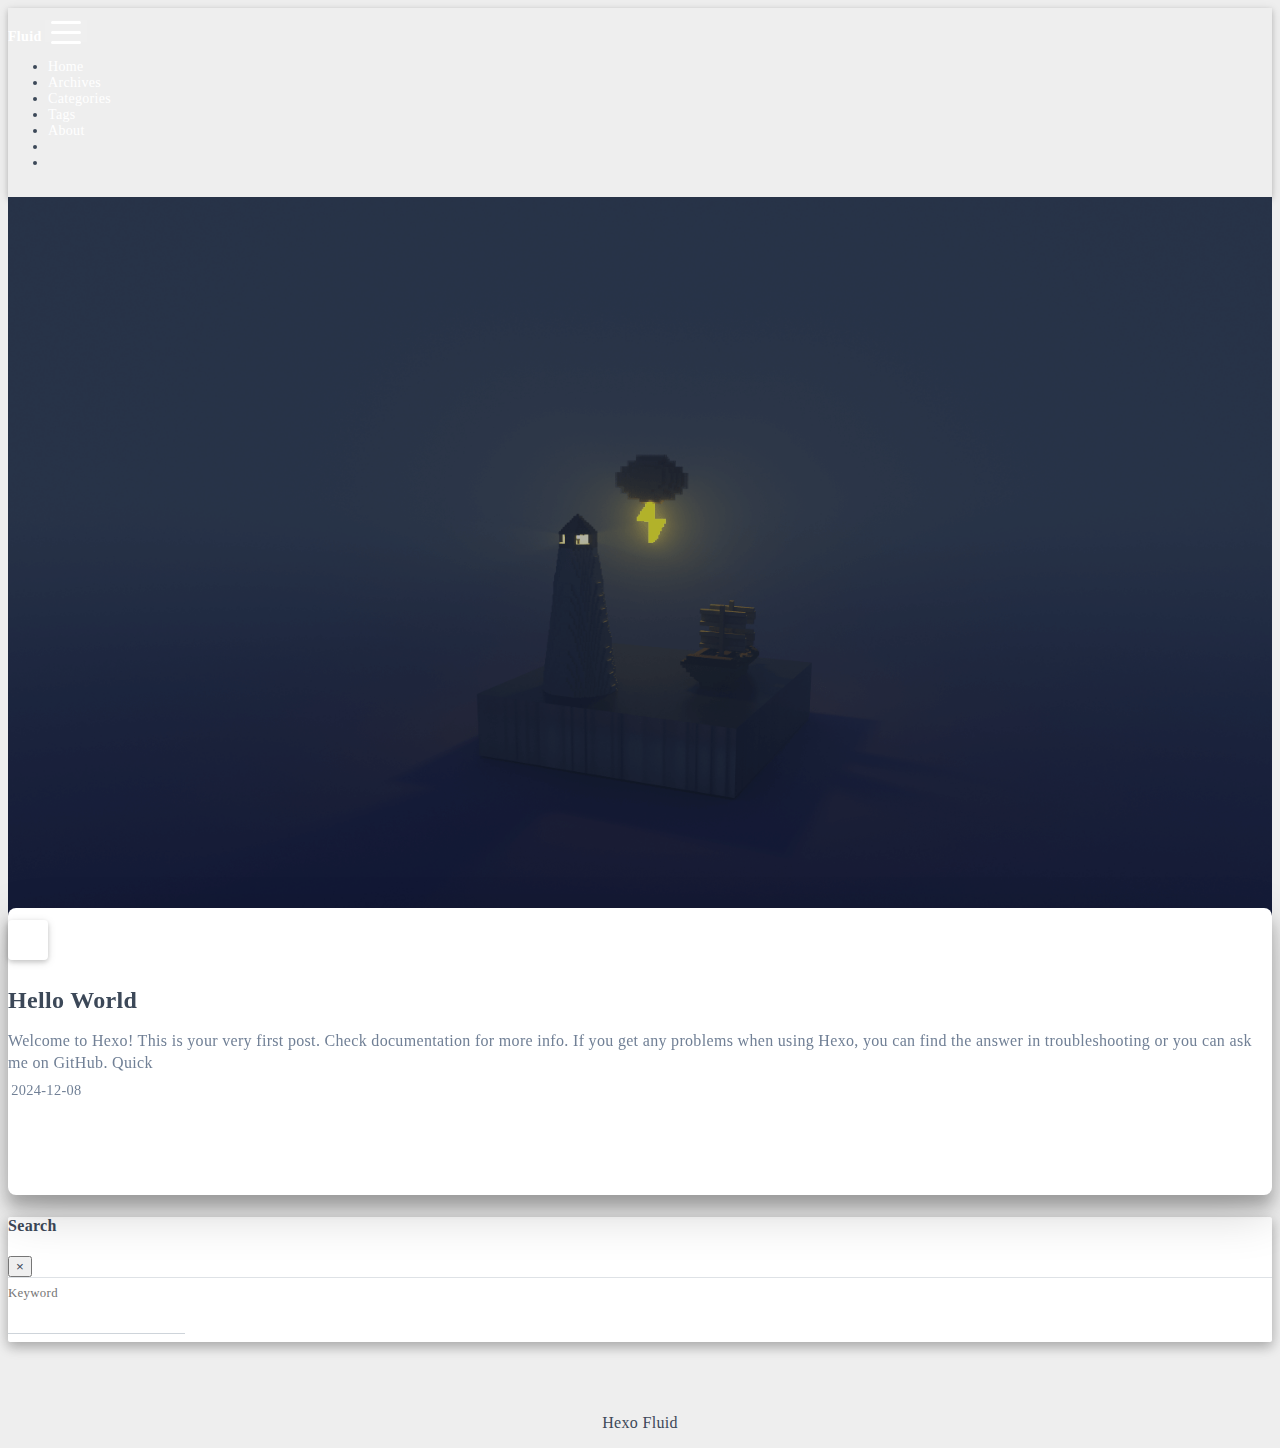
==== index.html @ 9b86484d "Site updated: 2024-12-08 21:12:47" ====
<!DOCTYPE html>
<html lang="en" data-default-color-scheme=auto>



<head>
  <meta charset="UTF-8">

  <link rel="apple-touch-icon" sizes="76x76" href="/img/fluid.png">
  <link rel="icon" href="/img/fluid.png">
  

  <meta name="viewport" content="width=device-width, initial-scale=1.0, maximum-scale=5.0, shrink-to-fit=no">
  <meta http-equiv="x-ua-compatible" content="ie=edge">
  
  <meta name="theme-color" content="#2f4154">
  <meta name="author" content="Aroma">
  <meta name="keywords" content="">
  
    <meta property="og:type" content="website">
<meta property="og:title" content="Blog test">
<meta property="og:url" content="http://example.com/">
<meta property="og:site_name" content="Blog test">
<meta property="og:locale" content="en_US">
<meta property="article:author" content="Aroma">
<meta name="twitter:card" content="summary_large_image">
  
  
  
  <title>Blog test</title>

  <link  rel="stylesheet" href="https://lib.baomitu.com/twitter-bootstrap/4.6.1/css/bootstrap.min.css" />





<!-- 主题依赖的图标库，不要自行修改 -->
<!-- Do not modify the link that theme dependent icons -->

<link rel="stylesheet" href="//at.alicdn.com/t/c/font_1749284_5i9bdhy70f8.css">



<link rel="stylesheet" href="//at.alicdn.com/t/c/font_1736178_k526ubmyhba.css">


<link  rel="stylesheet" href="/css/main.css" />


  <link id="highlight-css" rel="stylesheet" href="/css/highlight.css" />
  
    <link id="highlight-css-dark" rel="stylesheet" href="/css/highlight-dark.css" />
  




  <script id="fluid-configs">
    var Fluid = window.Fluid || {};
    Fluid.ctx = Object.assign({}, Fluid.ctx)
    var CONFIG = {"hostname":"example.com","root":"/","version":"1.9.8","typing":{"enable":true,"typeSpeed":70,"cursorChar":"𝅘𝅥𝅮","loop":false,"scope":[]},"anchorjs":{"enable":true,"element":"h1,h2,h3,h4,h5,h6","placement":"left","visible":"hover","icon":""},"progressbar":{"enable":true,"height_px":3,"color":"#29d","options":{"showSpinner":false,"trickleSpeed":100}},"code_language":{"enable":true,"default":"TEXT"},"copy_btn":true,"image_caption":{"enable":true},"image_zoom":{"enable":true,"img_url_replace":["",""]},"toc":{"enable":true,"placement":"right","headingSelector":"h1,h2,h3,h4,h5,h6","collapseDepth":0},"lazyload":{"enable":true,"loading_img":"/img/loading.gif","onlypost":false,"offset_factor":2},"web_analytics":{"enable":false,"follow_dnt":true,"baidu":null,"google":{"measurement_id":null},"tencent":{"sid":null,"cid":null},"leancloud":{"app_id":null,"app_key":null,"server_url":null,"path":"window.location.pathname","ignore_local":false},"umami":{"src":null,"website_id":null,"domains":null,"start_time":"2024-01-01T00:00:00.000Z","token":null,"api_server":null}},"search_path":"/local-search.xml","include_content_in_search":true};

    if (CONFIG.web_analytics.follow_dnt) {
      var dntVal = navigator.doNotTrack || window.doNotTrack || navigator.msDoNotTrack;
      Fluid.ctx.dnt = dntVal && (dntVal.startsWith('1') || dntVal.startsWith('yes') || dntVal.startsWith('on'));
    }
  </script>
  <script  src="/js/utils.js" ></script>
  <script  src="/js/color-schema.js" ></script>
  


  
<meta name="generator" content="Hexo 7.3.0"></head>


<body>
  

  <header>
    

<div class="header-inner" style="height: 100vh;">
  <nav id="navbar" class="navbar fixed-top  navbar-expand-lg navbar-dark scrolling-navbar">
  <div class="container">
    <a class="navbar-brand" href="/">
      <strong>Fluid</strong>
    </a>

    <button id="navbar-toggler-btn" class="navbar-toggler" type="button" data-toggle="collapse"
            data-target="#navbarSupportedContent"
            aria-controls="navbarSupportedContent" aria-expanded="false" aria-label="Toggle navigation">
      <div class="animated-icon"><span></span><span></span><span></span></div>
    </button>

    <!-- Collapsible content -->
    <div class="collapse navbar-collapse" id="navbarSupportedContent">
      <ul class="navbar-nav ml-auto text-center">
        
          
          
          
          
            <li class="nav-item">
              <a class="nav-link" href="/" target="_self">
                <i class="iconfont icon-home-fill"></i>
                <span>Home</span>
              </a>
            </li>
          
        
          
          
          
          
            <li class="nav-item">
              <a class="nav-link" href="/archives/" target="_self">
                <i class="iconfont icon-archive-fill"></i>
                <span>Archives</span>
              </a>
            </li>
          
        
          
          
          
          
            <li class="nav-item">
              <a class="nav-link" href="/categories/" target="_self">
                <i class="iconfont icon-category-fill"></i>
                <span>Categories</span>
              </a>
            </li>
          
        
          
          
          
          
            <li class="nav-item">
              <a class="nav-link" href="/tags/" target="_self">
                <i class="iconfont icon-tags-fill"></i>
                <span>Tags</span>
              </a>
            </li>
          
        
          
          
          
          
            <li class="nav-item">
              <a class="nav-link" href="/about/" target="_self">
                <i class="iconfont icon-user-fill"></i>
                <span>About</span>
              </a>
            </li>
          
        
        
          <li class="nav-item" id="search-btn">
            <a class="nav-link" target="_self" href="javascript:;" data-toggle="modal" data-target="#modalSearch" aria-label="Search">
              <i class="iconfont icon-search"></i>
            </a>
          </li>
          
        
        
          <li class="nav-item" id="color-toggle-btn">
            <a class="nav-link" target="_self" href="javascript:;" aria-label="Color Toggle">
              <i class="iconfont icon-dark" id="color-toggle-icon"></i>
            </a>
          </li>
        
      </ul>
    </div>
  </div>
</nav>

  

<div id="banner" class="banner" parallax=true
     style="background: url('/img/default.png') no-repeat center center; background-size: cover;">
  <div class="full-bg-img">
    <div class="mask flex-center" style="background-color: rgba(0, 0, 0, 0.3)">
      <div class="banner-text text-center fade-in-up">
        <div class="h2">
          
            <span id="subtitle" data-typed-text="An elegant Material-Design theme for Hexo"></span>
          
        </div>

        
      </div>

      
        <div class="scroll-down-bar">
          <i class="iconfont icon-arrowdown"></i>
        </div>
      
    </div>
  </div>
</div>

</div>

  </header>

  <main>
    
      <div class="container nopadding-x-md">
        <div id="board"
          style="margin-top: 0">
          
          <div class="container">
            <div class="row">
              <div class="col-12 col-md-10 m-auto">
                


  <div class="row mx-auto index-card">
    
    
    <article class="col-12 col-md-12 mx-auto index-info">
      <h2 class="index-header">
        
        <a href="/2024-12-08/hello-world/" target="_self">
          Hello World
        </a>
      </h2>

      
      <a class="index-excerpt index-excerpt__noimg" href="/2024-12-08/hello-world/" target="_self">
        <div>
          Welcome to Hexo! This is your very first post. Check documentation for more info. If you get any problems when using Hexo, you can find the answer in troubleshooting or you can ask me on GitHub. Quick
        </div>
      </a>

      <div class="index-btm post-metas">
        
          <div class="post-meta mr-3">
            <i class="iconfont icon-date"></i>
            <time datetime="2024-12-08 20:14" pubdate>
              2024-12-08
            </time>
          </div>
        
        
        
      </div>
    </article>
  </div>





              </div>
            </div>
          </div>
        </div>
      </div>
    

    
      <a id="scroll-top-button" aria-label="TOP" href="#" role="button">
        <i class="iconfont icon-arrowup" aria-hidden="true"></i>
      </a>
    

    
      <div class="modal fade" id="modalSearch" tabindex="-1" role="dialog" aria-labelledby="ModalLabel"
     aria-hidden="true">
  <div class="modal-dialog modal-dialog-scrollable modal-lg" role="document">
    <div class="modal-content">
      <div class="modal-header text-center">
        <h4 class="modal-title w-100 font-weight-bold">Search</h4>
        <button type="button" id="local-search-close" class="close" data-dismiss="modal" aria-label="Close">
          <span aria-hidden="true">&times;</span>
        </button>
      </div>
      <div class="modal-body mx-3">
        <div class="md-form mb-5">
          <input type="text" id="local-search-input" class="form-control validate">
          <label data-error="x" data-success="v" for="local-search-input">Keyword</label>
        </div>
        <div class="list-group" id="local-search-result"></div>
      </div>
    </div>
  </div>
</div>

    

    
  </main>

  <footer>
    <div class="footer-inner">
  
    <div class="footer-content">
       <a href="https://hexo.io" target="_blank" rel="nofollow noopener"><span>Hexo</span></a> <i class="iconfont icon-love"></i> <a href="https://github.com/fluid-dev/hexo-theme-fluid" target="_blank" rel="nofollow noopener"><span>Fluid</span></a> 
    </div>
  
  
  
</div>

  </footer>

  <!-- Scripts -->
  
  <script  src="https://lib.baomitu.com/nprogress/0.2.0/nprogress.min.js" ></script>
  <link  rel="stylesheet" href="https://lib.baomitu.com/nprogress/0.2.0/nprogress.min.css" />

  <script>
    NProgress.configure({"showSpinner":false,"trickleSpeed":100})
    NProgress.start()
    window.addEventListener('load', function() {
      NProgress.done();
    })
  </script>


<script  src="https://lib.baomitu.com/jquery/3.6.4/jquery.min.js" ></script>
<script  src="https://lib.baomitu.com/twitter-bootstrap/4.6.1/js/bootstrap.min.js" ></script>
<script  src="/js/events.js" ></script>
<script  src="/js/plugins.js" ></script>


  <script  src="https://lib.baomitu.com/typed.js/2.0.12/typed.min.js" ></script>
  <script>
    (function (window, document) {
      var typing = Fluid.plugins.typing;
      var subtitle = document.getElementById('subtitle');
      if (!subtitle || !typing) {
        return;
      }
      var text = subtitle.getAttribute('data-typed-text');
      
        typing(text);
      
    })(window, document);
  </script>




  
    <script  src="/js/img-lazyload.js" ></script>
  




  <script  src="/js/local-search.js" ></script>





<!-- 主题的启动项，将它保持在最底部 -->
<!-- the boot of the theme, keep it at the bottom -->
<script  src="/js/boot.js" ></script>


  

  <noscript>
    <div class="noscript-warning">Blog works best with JavaScript enabled</div>
  </noscript>
</body>
</html>
---- css/main.css ----
.anchorjs-link {
  text-decoration: none !important;
  transition: opacity 0.2s ease-in-out;
}
.markdown-body h1:hover > .anchorjs-link,
h2:hover > .anchorjs-link,
h3:hover > .anchorjs-link,
h4:hover > .anchorjs-link,
h5:hover > .anchorjs-link,
h6:hover > .anchorjs-link {
  opacity: 1;
}
.banner {
  height: 100%;
  position: relative;
  overflow: hidden;
  cursor: default;
}
.banner .mask {
  position: absolute;
  width: 100%;
  height: 100%;
  background-color: rgba(0,0,0,0.3);
}
.banner[parallax="true"] {
  will-change: transform;
  -webkit-transform-style: preserve-3d;
  -webkit-backface-visibility: hidden;
  transition: transform 0.05s ease-out;
}
@media (max-width: 100vh) {
  .header-inner {
    max-height: 100vw;
  }
  #board {
    margin-top: -1rem !important;
  }
}
@media (max-width: 79.99vh) {
  .scroll-down-bar {
    display: none;
  }
}
#board {
  position: relative;
  margin-top: -2rem;
  padding: 3rem 0;
  background-color: var(--board-bg-color);
  transition: background-color 0.2s ease-in-out;
  border-radius: 0.5rem;
  z-index: 3;
  -webkit-box-shadow: 0 12px 15px 0 rgba(0,0,0,0.24), 0 17px 50px 0 rgba(0,0,0,0.19);
  box-shadow: 0 12px 15px 0 rgba(0,0,0,0.24), 0 17px 50px 0 rgba(0,0,0,0.19);
}
.code-widget {
  display: inline-block;
  background-color: transparent;
  font-size: 0.75rem;
  line-height: 1;
  font-weight: bold;
  padding: 0.3rem 0.1rem 0.1rem 0.1rem;
  position: absolute;
  right: 0.45rem;
  top: 0.15rem;
  z-index: 1;
}
.code-widget-light {
  color: #999;
}
.code-widget-dark {
  color: #bababa;
}
.copy-btn {
  cursor: pointer;
  user-select: none;
  -webkit-appearance: none;
  outline: none;
}
.copy-btn > i {
  font-size: 0.75rem !important;
  font-weight: 400;
  margin-right: 0.15rem;
  opacity: 0;
  transition: opacity 0.2s ease-in-out;
}
.markdown-body pre:hover > .copy-btn > i {
  opacity: 0.9;
}
.markdown-body pre:hover > .copy-btn,
.markdown-body pre:not(:hover) > .copy-btn {
  outline: none;
}
.license-box {
  background-color: rgba(27,31,35,0.05);
  transition: background-color 0.2s ease-in-out;
  border-radius: 4px;
  font-size: 0.9rem;
  overflow: hidden;
  padding: 1.25rem;
  position: relative;
  z-index: 1;
}
.license-box .license-icon {
  position: absolute;
  top: 50%;
  left: 100%;
}
.license-box .license-icon::after {
  content: "\e8e4";
  font-size: 12.5rem;
  line-height: 1;
  opacity: 0.1;
  position: relative;
  left: -0.85em;
  bottom: 0.5em;
  z-index: -1;
}
.license-box .license-title {
  margin-bottom: 1rem;
}
.license-box .license-title div:nth-child(1) {
  line-height: 1.2;
  margin-bottom: 0.25rem;
}
.license-box .license-title div:nth-child(2) {
  color: var(--sec-text-color);
  font-size: 0.8rem;
}
.license-box .license-meta {
  align-items: center;
  display: flex;
  flex-wrap: wrap;
  justify-content: flex-start;
}
.license-box .license-meta .license-meta-item {
  align-items: center;
  justify-content: center;
  margin-right: 1.5rem;
}
.license-box .license-meta .license-meta-item div:nth-child(1) {
  color: var(--sec-text-color);
  font-size: 0.8rem;
  font-weight: normal;
}
.license-box .license-meta .license-meta-item i.iconfont {
  font-size: 1rem;
}
@media (max-width: 575px) and (min-width: 425px) {
  .license-box .license-meta .license-meta-item {
    display: flex;
    justify-content: flex-start;
    flex-wrap: wrap;
    font-size: 0.8rem;
    flex: 0 0 50%;
    max-width: 50%;
    margin-right: 0;
  }
  .license-box .license-meta .license-meta-item div:nth-child(1) {
    margin-right: 0.5rem;
  }
  .license-box .license-meta .license-meta-date {
    order: -1;
  }
}
@media (max-width: 424px) {
  .license-box::after {
    top: -65px;
  }
  .license-box .license-meta {
    flex-direction: column;
    align-items: flex-start;
  }
  .license-box .license-meta .license-meta-item {
    display: flex;
    flex-wrap: wrap;
    font-size: 0.8rem;
  }
  .license-box .license-meta .license-meta-item div:nth-child(1) {
    margin-right: 0.5rem;
  }
}
.footer-inner {
  padding: 3rem 0 1rem 0;
  text-align: center;
}
.footer-inner > div:not(:first-child) {
  margin: 0.25rem 0;
  font-size: 0.85rem;
}
.footer-inner .statistics {
  display: flex;
  flex-direction: row;
  justify-content: center;
}
.footer-inner .statistics > span {
  flex: 1;
  margin: 0 0.25rem;
}
.footer-inner .statistics > *:nth-last-child(2):first-child {
  text-align: right;
}
.footer-inner .statistics > *:nth-last-child(2):first-child ~ * {
  text-align: left;
}
.footer-inner .beian {
  display: flex;
  flex-direction: row;
  justify-content: center;
}
.footer-inner .beian > * {
  margin: 0 0.25rem;
}
.footer-inner .beian-police {
  position: relative;
  overflow: hidden;
  display: inline-flex;
  align-items: center;
  justify-content: left;
}
.footer-inner .beian-police img {
  margin-right: 3px;
  width: 1rem;
  height: 1rem;
  margin-bottom: 0.1rem;
}
@media (max-width: 424px) {
  .footer-inner .statistics {
    flex-direction: column;
  }
  .footer-inner .statistics > *:nth-last-child(2):first-child {
    text-align: center;
  }
  .footer-inner .statistics > *:nth-last-child(2):first-child ~ * {
    text-align: center;
  }
  .footer-inner .beian {
    flex-direction: column;
  }
  .footer-inner .beian .beian-police {
    justify-content: center;
  }
  .footer-inner .beian > *:nth-last-child(2):first-child {
    text-align: center;
  }
  .footer-inner .beian > *:nth-last-child(2):first-child ~ * {
    text-align: center;
  }
}
sup > a::before,
.footnote-text::before {
  display: block;
  content: "";
  margin-top: -5rem;
  height: 5rem;
  width: 1px;
  visibility: hidden;
}
sup > a::before,
.footnote-text::before {
  display: inline-block;
}
.footnote-item::before {
  display: block;
  content: "";
  margin-top: -5rem;
  height: 5rem;
  width: 1px;
  visibility: hidden;
}
.footnote-list ol {
  list-style-type: none;
  counter-reset: sectioncounter;
  padding-left: 0.5rem;
  font-size: 0.95rem;
}
.footnote-list ol li:before {
  font-family: "Helvetica Neue", monospace, "Monaco";
  content: "[" counter(sectioncounter) "]";
  counter-increment: sectioncounter;
}
.footnote-list ol li+li {
  margin-top: 0.5rem;
}
.footnote-text {
  padding-left: 0.5em;
}
.navbar {
  background-color: transparent;
  font-size: 0.875rem;
  box-shadow: 0 2px 5px 0 rgba(0,0,0,0.16), 0 2px 10px 0 rgba(0,0,0,0.12);
  -webkit-box-shadow: 0 2px 5px 0 rgba(0,0,0,0.16), 0 2px 10px 0 rgba(0,0,0,0.12);
}
.navbar .navbar-brand {
  color: var(--navbar-text-color);
}
.navbar .navbar-toggler .animated-icon span {
  background-color: var(--navbar-text-color);
}
.navbar .nav-item .nav-link {
  display: block;
  color: var(--navbar-text-color);
  transition: color 0.2s ease-in-out, background-color 0.2s ease-in-out;
}
.navbar .nav-item .nav-link:hover {
  color: var(--link-hover-color);
}
.navbar .nav-item .nav-link:focus {
  color: var(--navbar-text-color);
}
.navbar .nav-item .nav-link i {
  font-size: 0.875rem;
  line-height: inherit;
}
.navbar .nav-item .nav-link i:only-child {
  margin: 0 0.2rem;
}
.navbar .navbar-toggler {
  border-width: 0;
  outline: 0;
}
.navbar.scrolling-navbar {
  will-change: background, padding;
  -webkit-transition: background 0.5s ease-in-out, padding 0.5s ease-in-out;
  transition: background 0.5s ease-in-out, padding 0.5s ease-in-out;
}
@media (min-width: 600px) {
  .navbar.scrolling-navbar {
    padding-top: 12px;
    padding-bottom: 12px;
  }
  .navbar.scrolling-navbar .navbar-nav > li {
    -webkit-transition-duration: 1s;
    transition-duration: 1s;
  }
}
.navbar.scrolling-navbar.top-nav-collapse {
  padding-top: 5px;
  padding-bottom: 5px;
}
.navbar .dropdown-menu {
  font-size: 0.875rem;
  color: var(--navbar-text-color);
  background-color: rgba(0,0,0,0.3);
  border: none;
  min-width: 8rem;
  -webkit-transition: background 0.5s ease-in-out, padding 0.5s ease-in-out;
  transition: background 0.5s ease-in-out, padding 0.5s ease-in-out;
}
@media (max-width: 991.98px) {
  .navbar .dropdown-menu {
    text-align: center;
  }
}
.navbar .dropdown-item {
  color: var(--navbar-text-color);
}
.navbar .dropdown-item:hover,
.navbar .dropdown-item:focus {
  color: var(--link-hover-color);
  background-color: rgba(0,0,0,0.1);
}
@media (min-width: 992px) {
  .navbar .dropdown:hover > .dropdown-menu {
    display: block;
  }
  .navbar .dropdown > .dropdown-toggle:active {
    pointer-events: none;
  }
  .navbar .dropdown-menu {
    top: 95%;
  }
}
.navbar .animated-icon {
  width: 30px;
  height: 20px;
  position: relative;
  margin: 0;
  -webkit-transform: rotate(0deg);
  -moz-transform: rotate(0deg);
  -o-transform: rotate(0deg);
  transform: rotate(0deg);
  -webkit-transition: 0.5s ease-in-out;
  -moz-transition: 0.5s ease-in-out;
  -o-transition: 0.5s ease-in-out;
  transition: 0.5s ease-in-out;
  cursor: pointer;
}
.navbar .animated-icon span {
  display: block;
  position: absolute;
  height: 3px;
  width: 100%;
  border-radius: 9px;
  opacity: 1;
  left: 0;
  -webkit-transform: rotate(0deg);
  -moz-transform: rotate(0deg);
  -o-transform: rotate(0deg);
  transform: rotate(0deg);
  -webkit-transition: 0.25s ease-in-out;
  -moz-transition: 0.25s ease-in-out;
  -o-transition: 0.25s ease-in-out;
  transition: 0.25s ease-in-out;
  background: #fff;
}
.navbar .animated-icon span:nth-child(1) {
  top: 0;
}
.navbar .animated-icon span:nth-child(2) {
  top: 10px;
}
.navbar .animated-icon span:nth-child(3) {
  top: 20px;
}
.navbar .animated-icon.open span:nth-child(1) {
  top: 11px;
  -webkit-transform: rotate(135deg);
  -moz-transform: rotate(135deg);
  -o-transform: rotate(135deg);
  transform: rotate(135deg);
}
.navbar .animated-icon.open span:nth-child(2) {
  opacity: 0;
  left: -60px;
}
.navbar .animated-icon.open span:nth-child(3) {
  top: 11px;
  -webkit-transform: rotate(-135deg);
  -moz-transform: rotate(-135deg);
  -o-transform: rotate(-135deg);
  transform: rotate(-135deg);
}
@supports (-webkit-backdrop-filter: blur(3px)) or (backdrop-filter: blur(3px)) {
  .navbar .dropdown-collapse,
  .top-nav-collapse,
  .navbar-col-show {
    background: rgba(47,65,84,0.7);
    -webkit-backdrop-filter: blur(3px);
    backdrop-filter: blur(3px);
  }
}
@supports not ((-webkit-backdrop-filter: blur(3px)) or (backdrop-filter: blur(3px))) {
  .navbar .dropdown-collapse,
  .top-nav-collapse,
  .navbar-col-show {
    background: #2f4154;
  }
}
@media (max-width: 767px) {
  .navbar {
    font-size: 1rem;
    line-height: 2.5rem;
  }
}
.banner-text {
  color: var(--subtitle-color);
  max-width: calc(960px - 6rem);
  width: 80%;
  overflow-wrap: break-word;
}
.banner-text .typed-cursor {
  margin: 0 0.2rem;
}
@media (max-width: 767px) {
  #subtitle,
  .typed-cursor {
    font-size: 1.5rem;
  }
}
@media (max-width: 575px) {
  .banner-text {
    font-size: 0.9rem;
  }
  #subtitle,
  .typed-cursor {
    font-size: 1.35rem;
  }
}
.modal-dialog .modal-content {
  background-color: var(--board-bg-color);
  border: 0;
  border-radius: 0.125rem;
  -webkit-box-shadow: 0 5px 11px 0 rgba(0,0,0,0.18), 0 4px 15px 0 rgba(0,0,0,0.15);
  box-shadow: 0 5px 11px 0 rgba(0,0,0,0.18), 0 4px 15px 0 rgba(0,0,0,0.15);
}
.modal-dialog .modal-content .modal-header {
  border-bottom-color: var(--line-color);
  transition: border-bottom-color 0.2s ease-in-out;
}
.close {
  color: var(--text-color);
}
.close:hover {
  color: var(--link-hover-color);
}
.close:focus {
  outline: 0;
}
.modal-dialog .modal-content .modal-header {
  border-top-left-radius: 0.125rem;
  border-top-right-radius: 0.125rem;
  border-bottom: 1px solid #dee2e6;
}
.md-form {
  position: relative;
  margin-top: 1.5rem;
  margin-bottom: 1.5rem;
}
.md-form input[type] {
  -webkit-box-sizing: content-box;
  box-sizing: content-box;
  background-color: transparent;
  border: none;
  border-bottom: 1px solid #ced4da;
  border-radius: 0;
  outline: none;
  -webkit-box-shadow: none;
  box-shadow: none;
  transition: border-color 0.15s ease-in-out, box-shadow 0.15s ease-in-out, -webkit-box-shadow 0.15s ease-in-out;
}
.md-form input[type]:focus:not([readonly]) {
  border-bottom: 1px solid #4285f4;
  -webkit-box-shadow: 0 1px 0 0 #4285f4;
  box-shadow: 0 1px 0 0 #4285f4;
}
.md-form input[type]:focus:not([readonly]) + label {
  color: #4285f4;
}
.md-form input[type].valid,
.md-form input[type]:focus.valid {
  border-bottom: 1px solid #00c851;
  -webkit-box-shadow: 0 1px 0 0 #00c851;
  box-shadow: 0 1px 0 0 #00c851;
}
.md-form input[type].valid + label,
.md-form input[type]:focus.valid + label {
  color: #00c851;
}
.md-form input[type].invalid,
.md-form input[type]:focus.invalid {
  border-bottom: 1px solid #f44336;
  -webkit-box-shadow: 0 1px 0 0 #f44336;
  box-shadow: 0 1px 0 0 #f44336;
}
.md-form input[type].invalid + label,
.md-form input[type]:focus.invalid + label {
  color: #f44336;
}
.md-form input[type].validate {
  margin-bottom: 2.5rem;
}
.md-form input[type].form-control {
  height: auto;
  padding: 0.6rem 0 0.4rem 0;
  margin: 0 0 0.5rem 0;
  color: var(--text-color);
  background-color: transparent;
  border-radius: 0;
}
.md-form label {
  font-size: 0.8rem;
  position: absolute;
  top: -1rem;
  left: 0;
  color: #757575;
  cursor: text;
  transition: color 0.2s ease-out;
}
.modal-open[style] {
  padding-right: 0 !important;
  overflow: auto;
}
.modal-open[style] #navbar[style] {
  padding-right: 1rem !important;
}
#nprogress .bar {
  height: 3px !important;
  background-color: #29d !important;
}
#nprogress .peg {
  box-shadow: 0 0 14px #29d, 0 0 8px #29d !important;
}
@media (max-width: 575px) {
  #nprogress .bar {
    display: none;
  }
}
.noscript-warning {
  background-color: #f55;
  color: #fff;
  font-family: sans-serif;
  font-size: 1rem;
  font-weight: bold;
  position: fixed;
  left: 0;
  bottom: 0;
  text-align: center;
  width: 100%;
  z-index: 99;
}
.pagination {
  margin-top: 3rem;
  justify-content: center;
}
.pagination .space {
  align-self: flex-end;
}
.pagination .page-number,
.pagination .current,
.pagination .extend {
  outline: 0;
  border: 0;
  background-color: transparent;
  font-size: 0.9rem;
  padding: 0.5rem 0.75rem;
  line-height: 1.25;
  border-radius: 0.125rem;
}
.pagination .page-number {
  margin: 0 0.05rem;
}
.pagination .page-number:hover,
.pagination .current {
  transition: background-color 0.2s ease-in-out;
  background-color: var(--link-hover-bg-color);
}
.qr-trigger {
  cursor: pointer;
  position: relative;
}
.qr-trigger:hover .qr-img {
  display: block;
  transition: all 0.3s;
}
.qr-img {
  max-width: 12rem;
  position: absolute;
  right: -5.25rem;
  z-index: 99;
  display: none;
  border-radius: 0.2rem;
  background-color: transparent;
  box-shadow: 0 0 20px -5px rgba(158,158,158,0.2);
}
.scroll-down-bar {
  position: absolute;
  width: 100%;
  height: 6rem;
  text-align: center;
  cursor: pointer;
  bottom: 0;
}
.scroll-down-bar i.iconfont {
  font-size: 2rem;
  font-weight: bold;
  display: inline-block;
  position: relative;
  padding-top: 2rem;
  color: var(--subtitle-color);
  transform: translateZ(0);
  animation: scroll-down 1.5s infinite;
}
#scroll-top-button {
  position: fixed;
  z-index: 99;
  background: var(--board-bg-color);
  transition: background-color 0.2s ease-in-out, bottom 0.3s ease;
  border-radius: 4px;
  min-width: 40px;
  min-height: 40px;
  bottom: -60px;
  outline: none;
  display: flex;
  display: -webkit-flex;
  align-items: center;
  box-shadow: 0 2px 5px 0 rgba(0,0,0,0.16), 0 2px 10px 0 rgba(0,0,0,0.12);
}
#scroll-top-button i {
  font-size: 32px;
  margin: auto;
  color: var(--sec-text-color);
}
#scroll-top-button:hover i,
#scroll-top-button:active i {
  animation-name: scroll-top;
  animation-duration: 1s;
  animation-delay: 0.1s;
  animation-timing-function: ease-in-out;
  animation-iteration-count: infinite;
  animation-fill-mode: forwards;
  animation-direction: alternate;
}
#local-search-result .search-list-title {
  border-left: 3px solid #0d47a1;
}
#local-search-result .search-list-content {
  padding: 0 1.25rem;
}
#local-search-result .search-word {
  color: #ff4500;
}
#toc {
  visibility: hidden;
}
.toc-header {
  margin-bottom: 0.5rem;
  font-weight: bold;
  line-height: 1.2;
}
.toc-header,
.toc-header > i {
  font-size: 1.25rem;
}
.toc-body {
  max-height: 75vh;
  overflow-y: auto;
  overflow: -moz-scrollbars-none;
  -ms-overflow-style: none;
}
.toc-body ol {
  list-style: none;
  padding-inline-start: 1rem;
}
.toc-body::-webkit-scrollbar {
  display: none;
}
.tocbot-list {
  position: relative;
}
.tocbot-list ol {
  list-style: none;
  padding-left: 1rem;
}
.tocbot-list a {
  font-size: 0.95rem;
}
.tocbot-link {
  color: var(--text-color);
}
.tocbot-active-link {
  font-weight: bold;
  color: var(--link-hover-color);
}
.tocbot-is-collapsed {
  max-height: 0;
}
.tocbot-is-collapsible {
  overflow: hidden;
  transition: all 0.3s ease-in-out;
}
.toc-list-item {
  white-space: nowrap;
  overflow: hidden;
  text-overflow: ellipsis;
}
.toc-list-item.is-active-li::before {
  height: 1rem;
  margin: 0.25rem 0;
  visibility: visible;
}
.toc-list-item::before {
  width: 0.15rem;
  height: 0.2rem;
  position: absolute;
  left: 0.25rem;
  content: "";
  border-radius: 2px;
  margin: 0.65rem 0;
  background: var(--link-hover-color);
  visibility: hidden;
  transition: height 0.1s ease-in-out, margin 0.1s ease-in-out, visibility 0.1s ease-in-out;
}
.sidebar {
  position: -webkit-sticky;
  position: sticky;
  top: 2rem;
  padding: 3rem 0;
}
html {
  font-size: 16px;
  letter-spacing: 0.02em;
}
html,
body {
  height: 100%;
  font-family: var(--font-family-sans-serif);
  overflow-wrap: break-word;
}
body {
  transition: color 0.2s ease-in-out, background-color 0.2s ease-in-out;
  background-color: var(--body-bg-color);
  color: var(--text-color);
  -webkit-font-smoothing: antialiased;
  -moz-osx-font-smoothing: grayscale;
}
body a {
  color: var(--text-color);
  text-decoration: none;
  cursor: pointer;
  transition: color 0.2s ease-in-out, background-color 0.2s ease-in-out;
}
body a:hover {
  color: var(--link-hover-color);
  text-decoration: none;
  transition: color 0.2s ease-in-out, background-color 0.2s ease-in-out;
}
code {
  color: inherit;
}
table {
  font-size: inherit;
  color: var(--post-text-color);
}
img[lazyload] {
  object-fit: cover;
}
*[align="left"] {
  text-align: left;
}
*[align="center"] {
  text-align: center;
}
*[align="right"] {
  text-align: right;
}
::-webkit-scrollbar {
  width: 6px;
  height: 6px;
}
::-webkit-scrollbar-thumb {
  background-color: var(--scrollbar-color);
  border-radius: 6px;
}
::-webkit-scrollbar-thumb:hover {
  background-color: var(--scrollbar-hover-color);
}
::-webkit-scrollbar-corner {
  background-color: transparent;
}
label {
  margin-bottom: 0;
}
i.iconfont {
  font-size: 1em;
  line-height: 1;
}
:root {
  --color-mode: "light";
  --body-bg-color: #eee;
  --board-bg-color: #fff;
  --text-color: #3c4858;
  --sec-text-color: #718096;
  --post-text-color: #2c3e50;
  --post-heading-color: #1a202c;
  --post-link-color: #0366d6;
  --link-hover-color: #30a9de;
  --link-hover-bg-color: #f8f9fa;
  --line-color: #eaecef;
  --navbar-bg-color: #2f4154;
  --navbar-text-color: #fff;
  --subtitle-color: #fff;
  --scrollbar-color: #c4c6c9;
  --scrollbar-hover-color: #a6a6a6;
  --button-bg-color: transparent;
  --button-hover-bg-color: #f2f3f5;
  --highlight-bg-color: #f6f6f6;
  --inlinecode-bg-color: rgba(175,184,193,0.2);
  --fold-title-color: #3c4858;
  --fold-border-color: #eaecef;
}
@media (prefers-color-scheme: dark) {
  :root {
    --color-mode: "dark";
  }
  :root:not([data-user-color-scheme]) {
    --body-bg-color: #181c27;
    --board-bg-color: #252d38;
    --text-color: #c4c6c9;
    --sec-text-color: #a7a9ad;
    --post-text-color: #c4c6c9;
    --post-heading-color: #c4c6c9;
    --post-link-color: #1589e9;
    --link-hover-color: #30a9de;
    --link-hover-bg-color: #364151;
    --line-color: #435266;
    --navbar-bg-color: #1f3144;
    --navbar-text-color: #d0d0d0;
    --subtitle-color: #d0d0d0;
    --scrollbar-color: #687582;
    --scrollbar-hover-color: #9da8b3;
    --button-bg-color: transparent;
    --button-hover-bg-color: #46647e;
    --highlight-bg-color: #1a1b26;
    --inlinecode-bg-color: rgba(99,110,123,0.4);
    --fold-title-color: #c4c6c9;
    --fold-border-color: #435266;
  }
  :root:not([data-user-color-scheme]) img {
    -webkit-filter: brightness(0.9);
    filter: brightness(0.9);
    transition: filter 0.2s ease-in-out;
  }
  @supports (-webkit-backdrop-filter: blur(3px)) or (backdrop-filter: blur(3px)) {
    :root:not([data-user-color-scheme]) .navbar .dropdown-collapse,
    :root:not([data-user-color-scheme]) .top-nav-collapse,
    :root:not([data-user-color-scheme]) .navbar-col-show {
      background: rgba(31,49,68,0.7);
      -webkit-backdrop-filter: blur(3px);
      backdrop-filter: blur(3px);
    }
  }
  @supports not ((-webkit-backdrop-filter: blur(3px)) or (backdrop-filter: blur(3px))) {
    :root:not([data-user-color-scheme]) .navbar .dropdown-collapse,
    :root:not([data-user-color-scheme]) .top-nav-collapse,
    :root:not([data-user-color-scheme]) .navbar-col-show {
      background: #1f3144;
    }
  }
  :root:not([data-user-color-scheme]) .license-box {
    background-color: rgba(62,75,94,0.35);
    transition: background-color 0.2s ease-in-out;
  }
  :root:not([data-user-color-scheme]) .gt-comment-admin .gt-comment-content {
    background-color: transparent;
    transition: background-color 0.2s ease-in-out;
  }
}
@media not print {
  [data-user-color-scheme="dark"] {
    --body-bg-color: #181c27;
    --board-bg-color: #252d38;
    --text-color: #c4c6c9;
    --sec-text-color: #a7a9ad;
    --post-text-color: #c4c6c9;
    --post-heading-color: #c4c6c9;
    --post-link-color: #1589e9;
    --link-hover-color: #30a9de;
    --link-hover-bg-color: #364151;
    --line-color: #435266;
    --navbar-bg-color: #1f3144;
    --navbar-text-color: #d0d0d0;
    --subtitle-color: #d0d0d0;
    --scrollbar-color: #687582;
    --scrollbar-hover-color: #9da8b3;
    --button-bg-color: transparent;
    --button-hover-bg-color: #46647e;
    --highlight-bg-color: #1a1b26;
    --inlinecode-bg-color: rgba(99,110,123,0.4);
    --fold-title-color: #c4c6c9;
    --fold-border-color: #435266;
  }
  [data-user-color-scheme="dark"] img {
    -webkit-filter: brightness(0.9);
    filter: brightness(0.9);
    transition: filter 0.2s ease-in-out;
  }
  @supports (-webkit-backdrop-filter: blur(3px)) or (backdrop-filter: blur(3px)) {
    [data-user-color-scheme="dark"] .navbar .dropdown-collapse,
    [data-user-color-scheme="dark"] .top-nav-collapse,
    [data-user-color-scheme="dark"] .navbar-col-show {
      background: rgba(31,49,68,0.7);
      -webkit-backdrop-filter: blur(3px);
      backdrop-filter: blur(3px);
    }
  }
  @supports not ((-webkit-backdrop-filter: blur(3px)) or (backdrop-filter: blur(3px))) {
    [data-user-color-scheme="dark"] .navbar .dropdown-collapse,
    [data-user-color-scheme="dark"] .top-nav-collapse,
    [data-user-color-scheme="dark"] .navbar-col-show {
      background: #1f3144;
    }
  }
  [data-user-color-scheme="dark"] .license-box {
    background-color: rgba(62,75,94,0.35);
    transition: background-color 0.2s ease-in-out;
  }
  [data-user-color-scheme="dark"] .gt-comment-admin .gt-comment-content {
    background-color: transparent;
    transition: background-color 0.2s ease-in-out;
  }
}
@media print {
  :root {
    --color-mode: "light";
  }
}
.fade-in-up {
  -webkit-animation-name: fade-in-up;
  animation-name: fade-in-up;
}
.hidden-mobile {
  display: block;
}
.visible-mobile {
  display: none;
}
@media (max-width: 575px) {
  .hidden-mobile {
    display: none;
  }
  .visible-mobile {
    display: block;
  }
}
.nomargin-x {
  margin-left: 0 !important;
  margin-right: 0 !important;
}
.nopadding-x {
  padding-left: 0 !important;
  padding-right: 0 !important;
}
@media (max-width: 767px) {
  .nopadding-x-md {
    padding-left: 0 !important;
    padding-right: 0 !important;
  }
}
.flex-center {
  display: -webkit-box;
  display: -ms-flexbox;
  display: flex;
  -webkit-box-align: center;
  -ms-flex-align: center;
  align-items: center;
  -webkit-box-pack: center;
  -ms-flex-pack: center;
  justify-content: center;
  height: 100%;
}
.hover-with-bg {
  display: inline-block;
  line-height: 1;
}
.hover-with-bg:hover {
  background-color: var(--link-hover-bg-color);
  transition-duration: 0.2s;
  transition-timing-function: ease-in-out;
  border-radius: 0.2rem;
}
@-moz-keyframes fade-in-up {
  from {
    opacity: 0;
    -webkit-transform: translate3d(0, 100%, 0);
    transform: translate3d(0, 100%, 0);
  }
  to {
    opacity: 1;
    -webkit-transform: translate3d(0, 0, 0);
    transform: translate3d(0, 0, 0);
  }
}
@-webkit-keyframes fade-in-up {
  from {
    opacity: 0;
    -webkit-transform: translate3d(0, 100%, 0);
    transform: translate3d(0, 100%, 0);
  }
  to {
    opacity: 1;
    -webkit-transform: translate3d(0, 0, 0);
    transform: translate3d(0, 0, 0);
  }
}
@-o-keyframes fade-in-up {
  from {
    opacity: 0;
    -webkit-transform: translate3d(0, 100%, 0);
    transform: translate3d(0, 100%, 0);
  }
  to {
    opacity: 1;
    -webkit-transform: translate3d(0, 0, 0);
    transform: translate3d(0, 0, 0);
  }
}
@keyframes fade-in-up {
  from {
    opacity: 0;
    -webkit-transform: translate3d(0, 100%, 0);
    transform: translate3d(0, 100%, 0);
  }
  to {
    opacity: 1;
    -webkit-transform: translate3d(0, 0, 0);
    transform: translate3d(0, 0, 0);
  }
}
@-moz-keyframes scroll-down {
  0% {
    opacity: 0.8;
    top: 0;
  }
  50% {
    opacity: 0.4;
    top: -1em;
  }
  100% {
    opacity: 0.8;
    top: 0;
  }
}
@-webkit-keyframes scroll-down {
  0% {
    opacity: 0.8;
    top: 0;
  }
  50% {
    opacity: 0.4;
    top: -1em;
  }
  100% {
    opacity: 0.8;
    top: 0;
  }
}
@-o-keyframes scroll-down {
  0% {
    opacity: 0.8;
    top: 0;
  }
  50% {
    opacity: 0.4;
    top: -1em;
  }
  100% {
    opacity: 0.8;
    top: 0;
  }
}
@keyframes scroll-down {
  0% {
    opacity: 0.8;
    top: 0;
  }
  50% {
    opacity: 0.4;
    top: -1em;
  }
  100% {
    opacity: 0.8;
    top: 0;
  }
}
@-moz-keyframes scroll-top {
  0% {
    -webkit-transform: translateY(0);
    transform: translateY(0);
  }
  50% {
    -webkit-transform: translateY(-0.35rem);
    transform: translateY(-0.35rem);
  }
  100% {
    -webkit-transform: translateY(0);
    transform: translateY(0);
  }
}
@-webkit-keyframes scroll-top {
  0% {
    -webkit-transform: translateY(0);
    transform: translateY(0);
  }
  50% {
    -webkit-transform: translateY(-0.35rem);
    transform: translateY(-0.35rem);
  }
  100% {
    -webkit-transform: translateY(0);
    transform: translateY(0);
  }
}
@-o-keyframes scroll-top {
  0% {
    -webkit-transform: translateY(0);
    transform: translateY(0);
  }
  50% {
    -webkit-transform: translateY(-0.35rem);
    transform: translateY(-0.35rem);
  }
  100% {
    -webkit-transform: translateY(0);
    transform: translateY(0);
  }
}
@keyframes scroll-top {
  0% {
    -webkit-transform: translateY(0);
    transform: translateY(0);
  }
  50% {
    -webkit-transform: translateY(-0.35rem);
    transform: translateY(-0.35rem);
  }
  100% {
    -webkit-transform: translateY(0);
    transform: translateY(0);
  }
}
@media print {
  header,
  footer,
  .side-col,
  #scroll-top-button,
  .post-prevnext,
  #comments {
    display: none !important;
  }
  .markdown-body a:not([href^='#']):not([href^='javascript:']):not(.print-no-link)::after {
    content: ' (' attr(href) ')';
    font-size: 0.8rem;
    color: var(--post-text-color);
    opacity: 0.8;
  }
  .markdown-body > h1,
  .markdown-body h2 {
    border-bottom-color: transparent !important;
  }
  .markdown-body > h1,
  .markdown-body h2,
  .markdown-body h3,
  .markdown-body h4,
  .markdown-body h5,
  .markdown-body h6 {
    margin-top: 1.25em !important;
    margin-bottom: 0.25em !important;
  }
  .markdown-body [data-anchorjs-icon]::after {
    display: none;
  }
  .markdown-body figure.highlight table,
  .markdown-body figure.highlight tbody,
  .markdown-body figure.highlight tr,
  .markdown-body figure.highlight td.code,
  .markdown-body figure.highlight td.code pre {
    width: 100% !important;
    display: block !important;
  }
  .markdown-body figure.highlight pre > code {
    white-space: pre-wrap;
  }
  .markdown-body figure.highlight .gutter,
  .markdown-body figure.highlight .code-widget {
    display: none !important;
  }
  .post-metas a {
    text-decoration: none;
  }
}
@media not print {
  #seo-header {
    display: none;
  }
}
.index-card {
  margin-bottom: 2.5rem;
}
.index-img img {
  display: block;
  width: 100%;
  height: 10rem;
  object-fit: cover;
  box-shadow: 0 5px 11px 0 rgba(0,0,0,0.18), 0 4px 15px 0 rgba(0,0,0,0.15);
  border-radius: 0.25rem;
  background-color: transparent;
}
.index-info {
  display: flex;
  flex-direction: column;
  justify-content: space-between;
  padding-top: 0.5rem;
  padding-bottom: 0.5rem;
}
.index-header {
  color: var(--text-color);
  font-size: 1.5rem;
  font-weight: bold;
  line-height: 1.4;
  white-space: nowrap;
  overflow: hidden;
  text-overflow: ellipsis;
  margin-bottom: 0.25rem;
}
.index-header .index-pin {
  color: var(--text-color);
  font-size: 1.5rem;
  margin-right: 0.15rem;
}
.index-btm {
  color: var(--sec-text-color);
}
.index-btm a {
  color: var(--sec-text-color);
}
.index-excerpt {
  color: var(--sec-text-color);
  margin: 0.5rem 0;
  height: calc(1.4rem * 3);
  overflow: hidden;
  display: flex;
}
.index-excerpt > div {
  width: 100%;
  line-height: 1.4rem;
  word-break: break-word;
  display: -webkit-box;
  -webkit-box-orient: vertical;
  -webkit-line-clamp: 3;
}
.index-excerpt__noimg {
  height: auto;
  max-height: calc(1.4rem * 3);
}
@media (max-width: 767px) {
  .index-info {
    padding-top: 1.25rem;
  }
  .index-header {
    font-size: 1.25rem;
    white-space: normal;
    overflow: hidden;
    word-break: break-word;
    display: -webkit-box;
    -webkit-box-orient: vertical;
    -webkit-line-clamp: 2;
  }
  .index-header .index-pin {
    font-size: 1.25rem;
  }
  .index-excerpt {
    height: auto;
    max-height: calc(1.4rem * 3);
    margin: 0.25rem 0;
  }
}
#valine.v[data-class=v] .status-bar,
#valine.v[data-class=v] .veditor,
#valine.v[data-class=v] .vinput,
#valine.v[data-class=v] .vbtn,
#valine.v[data-class=v] p,
#valine.v[data-class=v] pre code {
  color: var(--text-color);
}
#valine.v[data-class=v] .vinput::placeholder {
  color: var(--sec-text-color);
}
#valine.v[data-class=v] .vicon {
  fill: var(--text-color);
}
.gt-container .gt-comment-content:hover {
  -webkit-box-shadow: none;
  box-shadow: none;
}
.gt-container .gt-comment-body {
  color: var(--text-color) !important;
  transition: color 0.2s ease-in-out;
}
#remark-km423lmfdslkm34-back {
  z-index: 1030;
}
#remark-km423lmfdslkm34-node {
  z-index: 1031;
}
.markdown-body .highlight pre,
.markdown-body pre {
  padding: 1.45rem 1rem;
}
.markdown-body pre code.hljs {
  padding: 0;
}
.markdown-body pre[class*="language-"] {
  padding-top: 1.45rem;
  padding-bottom: 1.45rem;
  padding-right: 1rem;
  line-height: 1.5;
  margin-bottom: 1rem;
}
.markdown-body .code-wrapper {
  position: relative;
  border-radius: 4px;
  margin-bottom: 1rem;
}
.markdown-body .hljs,
.markdown-body .highlight pre,
.markdown-body .code-wrapper pre,
.markdown-body figure.highlight td.gutter {
  transition: color 0.2s ease-in-out, background-color 0.2s ease-in-out;
  background-color: var(--highlight-bg-color);
}
pre[class*=language-].line-numbers {
  position: initial;
}
figure {
  margin: 1rem 0;
}
figure.highlight {
  position: relative;
}
figure.highlight table {
  border: 0;
  margin: 0;
  width: auto;
  border-radius: 4px;
}
figure.highlight td {
  border: 0;
  padding: 0;
}
figure.highlight tr {
  border: 0;
}
figure.highlight td.code {
  width: 100%;
}
figure.highlight td.gutter {
  display: table-cell;
  position: -webkit-sticky;
  position: sticky;
  left: 0;
  z-index: 1;
}
figure.highlight td.gutter pre {
  text-align: right;
  padding: 0 0.75rem;
  border-radius: initial;
  border-right: 1px solid #999;
}
figure.highlight td.gutter pre span.line {
  color: #999;
}
figure.highlight td.code > pre {
  border-top-left-radius: 0;
  border-bottom-left-radius: 0;
}
.markdown-body {
  font-size: 1rem;
  line-height: 1.6;
  font-family: var(--font-family-sans-serif);
  margin-bottom: 2rem;
  color: var(--post-text-color);
}
.markdown-body > h1,
.markdown-body h2 {
  border-bottom-color: var(--line-color);
}
.markdown-body > h1,
.markdown-body h2,
.markdown-body h3,
.markdown-body h4,
.markdown-body h5,
.markdown-body h6 {
  color: var(--post-heading-color);
  transition: color 0.2s ease-in-out, border-bottom-color 0.2s ease-in-out;
  font-weight: bold;
  margin-bottom: 0.75em;
  margin-top: 2em;
}
.markdown-body > h1::before,
.markdown-body h2::before,
.markdown-body h3::before,
.markdown-body h4::before,
.markdown-body h5::before,
.markdown-body h6::before {
  display: block;
  content: "";
  margin-top: -5rem;
  height: 5rem;
  width: 1px;
  visibility: hidden;
}
.markdown-body > h1:focus,
.markdown-body h2:focus,
.markdown-body h3:focus,
.markdown-body h4:focus,
.markdown-body h5:focus,
.markdown-body h6:focus {
  outline: none;
}
.markdown-body a {
  color: var(--post-link-color);
}
.markdown-body strong {
  font-weight: bold;
}
.markdown-body code {
  tab-size: 4;
  background-color: var(--inlinecode-bg-color);
  transition: background-color 0.2s ease-in-out;
}
.markdown-body table tr {
  background-color: var(--board-bg-color);
  transition: background-color 0.2s ease-in-out;
}
.markdown-body table tr:nth-child(2n) {
  background-color: var(--board-bg-color);
  transition: background-color 0.2s ease-in-out;
}
.markdown-body table th,
.markdown-body table td {
  border-color: var(--line-color);
  transition: border-color 0.2s ease-in-out;
}
.markdown-body pre {
  font-size: 85% !important;
}
.markdown-body pre .mermaid {
  text-align: center;
}
.markdown-body pre .mermaid > svg {
  min-width: 100%;
}
.markdown-body p > img,
.markdown-body p > a > img,
.markdown-body figure > img,
.markdown-body figure > a > img {
  max-width: 90%;
  margin: 1.5rem auto;
  display: block;
  box-shadow: 0 5px 11px 0 rgba(0,0,0,0.18), 0 4px 15px 0 rgba(0,0,0,0.15);
  border-radius: 4px;
  background-color: transparent;
}
.markdown-body blockquote {
  color: var(--sec-text-color);
}
.markdown-body details {
  cursor: pointer;
}
.markdown-body details summary {
  outline: none;
}
hr,
.markdown-body hr {
  background-color: initial;
  border-top: 1px solid var(--line-color);
  transition: border-top-color 0.2s ease-in-out;
}
.markdown-body hr {
  height: 0;
  margin: 2rem 0;
}
.markdown-body figcaption.image-caption {
  font-size: 0.8rem;
  color: var(--post-text-color);
  opacity: 0.65;
  line-height: 1;
  margin: -0.75rem auto 2rem;
  text-align: center;
}
.markdown-body figcaption:not(.image-caption) {
  display: none;
}
.post-content,
post-custom {
  box-sizing: border-box;
  padding-left: 10%;
  padding-right: 10%;
}
@media (max-width: 767px) {
  .post-content,
  post-custom {
    padding-left: 2rem;
    padding-right: 2rem;
  }
  .page-content,
  .post-content {
    overflow: hidden;
  }
}
@media (max-width: 424px) {
  .post-content,
  post-custom {
    padding-left: 1rem;
    padding-right: 1rem;
  }
  .page-content,
  .post-content {
    overflow: hidden;
  }
  .anchorjs-link-left {
    opacity: 0 !important;
  }
}
.page-content strong,
.post-content strong {
  font-weight: bold;
}
.page-content > *:nth-child(2),
.post-content > *:nth-child(2) {
  margin-top: 0;
}
.page-content img,
.post-content img {
  object-fit: cover;
  max-width: 100%;
}
.post-metas {
  display: flex;
  flex-wrap: wrap;
  font-size: 0.9rem;
}
.post-meta > *:not(.hover-with-bg) {
  margin-right: 0.2rem;
}
.post-prevnext {
  display: flex;
  flex-wrap: wrap;
  justify-content: space-between;
  font-size: 0.9rem;
  margin-left: -0.35rem;
  margin-right: -0.35rem;
}
.post-prevnext .post-prev,
.post-prevnext .post-next {
  display: flex;
  padding-left: 0;
  padding-right: 0;
}
.post-prevnext .post-prev i,
.post-prevnext .post-next i {
  font-size: 1.5rem;
}
.post-prevnext .post-prev a,
.post-prevnext .post-next a {
  display: flex;
  align-items: center;
}
.post-prevnext .post-prev .hidden-mobile,
.post-prevnext .post-next .hidden-mobile {
  display: -webkit-box;
  -webkit-box-orient: vertical;
  -webkit-line-clamp: 2;
  text-overflow: ellipsis;
  overflow: hidden;
}
@media (max-width: 575px) {
  .post-prevnext .post-prev .hidden-mobile,
  .post-prevnext .post-next .hidden-mobile {
    display: none;
  }
}
.post-prevnext .post-prev:hover i,
.post-prevnext .post-prev:active i,
.post-prevnext .post-next:hover i,
.post-prevnext .post-next:active i {
  -webkit-animation-duration: 1s;
  animation-duration: 1s;
  -webkit-animation-delay: 0.1s;
  animation-delay: 0.1s;
  -webkit-animation-timing-function: ease-in-out;
  animation-timing-function: ease-in-out;
  -webkit-animation-iteration-count: infinite;
  animation-iteration-count: infinite;
  -webkit-animation-fill-mode: forwards;
  animation-fill-mode: forwards;
  -webkit-animation-direction: alternate;
  animation-direction: alternate;
}
.post-prevnext .post-prev:hover i,
.post-prevnext .post-prev:active i {
  -webkit-animation-name: post-prev-anim;
  animation-name: post-prev-anim;
}
.post-prevnext .post-next:hover i,
.post-prevnext .post-next:active i {
  -webkit-animation-name: post-next-anim;
  animation-name: post-next-anim;
}
.post-prevnext .post-next {
  justify-content: flex-end;
}
.post-prevnext .fa-chevron-left {
  margin-right: 0.5rem;
}
.post-prevnext .fa-chevron-right {
  margin-left: 0.5rem;
}
#seo-header {
  color: var(--post-heading-color);
  font-weight: bold;
  margin-top: 0.5em;
  margin-bottom: 0.75em;
  border-bottom-color: var(--line-color);
  border-bottom-style: solid;
  border-bottom-width: 2px;
  line-height: 1.5;
}
.custom,
#comments {
  margin-top: 2rem;
}
#comments noscript {
  display: block;
  text-align: center;
  padding: 2rem 0;
}
.visitors {
  font-size: 0.8em;
  padding: 0.45rem;
  float: right;
}
a.fancybox:hover {
  text-decoration: none;
}
mjx-container,
.mjx-container {
  overflow-x: auto;
  overflow-y: hidden !important;
  padding: 0.5em 0;
}
mjx-container:focus,
.mjx-container:focus,
mjx-container svg:focus,
.mjx-container svg:focus {
  outline: none;
}
.mjx-char {
  line-height: 1;
}
.katex-block {
  overflow-x: auto;
}
.katex,
.mjx-mrow {
  white-space: pre-wrap !important;
}
.footnote-ref [class*=hint--][aria-label]:after {
  max-width: 12rem;
  white-space: nowrap;
  overflow: hidden;
  text-overflow: ellipsis;
}
@-moz-keyframes post-prev-anim {
  0% {
    -webkit-transform: translateX(0);
    transform: translateX(0);
  }
  50% {
    -webkit-transform: translateX(-0.35rem);
    transform: translateX(-0.35rem);
  }
  100% {
    -webkit-transform: translateX(0);
    transform: translateX(0);
  }
}
@-webkit-keyframes post-prev-anim {
  0% {
    -webkit-transform: translateX(0);
    transform: translateX(0);
  }
  50% {
    -webkit-transform: translateX(-0.35rem);
    transform: translateX(-0.35rem);
  }
  100% {
    -webkit-transform: translateX(0);
    transform: translateX(0);
  }
}
@-o-keyframes post-prev-anim {
  0% {
    -webkit-transform: translateX(0);
    transform: translateX(0);
  }
  50% {
    -webkit-transform: translateX(-0.35rem);
    transform: translateX(-0.35rem);
  }
  100% {
    -webkit-transform: translateX(0);
    transform: translateX(0);
  }
}
@keyframes post-prev-anim {
  0% {
    -webkit-transform: translateX(0);
    transform: translateX(0);
  }
  50% {
    -webkit-transform: translateX(-0.35rem);
    transform: translateX(-0.35rem);
  }
  100% {
    -webkit-transform: translateX(0);
    transform: translateX(0);
  }
}
@-moz-keyframes post-next-anim {
  0% {
    -webkit-transform: translateX(0);
    transform: translateX(0);
  }
  50% {
    -webkit-transform: translateX(0.35rem);
    transform: translateX(0.35rem);
  }
  100% {
    -webkit-transform: translateX(0);
    transform: translateX(0);
  }
}
@-webkit-keyframes post-next-anim {
  0% {
    -webkit-transform: translateX(0);
    transform: translateX(0);
  }
  50% {
    -webkit-transform: translateX(0.35rem);
    transform: translateX(0.35rem);
  }
  100% {
    -webkit-transform: translateX(0);
    transform: translateX(0);
  }
}
@-o-keyframes post-next-anim {
  0% {
    -webkit-transform: translateX(0);
    transform: translateX(0);
  }
  50% {
    -webkit-transform: translateX(0.35rem);
    transform: translateX(0.35rem);
  }
  100% {
    -webkit-transform: translateX(0);
    transform: translateX(0);
  }
}
@keyframes post-next-anim {
  0% {
    -webkit-transform: translateX(0);
    transform: translateX(0);
  }
  50% {
    -webkit-transform: translateX(0.35rem);
    transform: translateX(0.35rem);
  }
  100% {
    -webkit-transform: translateX(0);
    transform: translateX(0);
  }
}
.fold {
  margin: 1rem 0;
  border: 0.5px solid var(--fold-border-color);
  position: relative;
  clear: both;
  border-radius: 0.125rem;
}
.fold .fold-title {
  color: var(--fold-title-color);
  padding: 0.5rem 0.75rem;
  font-size: 0.9rem;
  font-weight: bold;
  border-radius: 0.125rem;
}
.fold .fold-title:not(.collapsed) > .fold-arrow {
  transform: rotate(90deg);
  transform-origin: center center;
}
.fold .fold-title .fold-arrow {
  display: inline-block;
  margin-right: 0.35rem;
  transition: transform 0.3s ease-out;
}
.fold .fold-content {
  padding: 1rem 1rem;
}
.fold .fold-content > *:last-child {
  margin-bottom: 0;
}
.fold-default,
.fold-secondary {
  background-color: rgba(187,187,187,0.25);
}
.fold-primary {
  background-color: rgba(183,160,224,0.25);
}
.fold-info {
  background-color: rgba(160,197,228,0.25);
}
.fold-success {
  background-color: rgba(174,220,174,0.25);
}
.fold-warning {
  background-color: rgba(248,214,166,0.25);
}
.fold-danger {
  background-color: rgba(236,169,167,0.25);
}
.fold-light {
  background-color: rgba(254,254,254,0.25);
}
.note {
  padding: 0.75rem;
  border-left: 0.35rem solid;
  border-radius: 0.25rem;
  margin: 1.5rem 0;
  color: var(--text-color);
  transition: color 0.2s ease-in-out;
  font-size: 0.9rem;
}
.note a {
  color: var(--text-color);
  transition: color 0.2s ease-in-out;
}
.note *:last-child {
  margin-bottom: 0;
}
.note-default,
.note-secondary {
  background-color: rgba(187,187,187,0.25);
  border-color: #777;
}
.note-primary {
  background-color: rgba(183,160,224,0.25);
  border-color: #6f42c1;
}
.note-success {
  background-color: rgba(174,220,174,0.25);
  border-color: #5cb85c;
}
.note-danger {
  background-color: rgba(236,169,167,0.25);
  border-color: #d9534f;
}
.note-warning {
  background-color: rgba(248,214,166,0.25);
  border-color: #f0ad4e;
}
.note-info {
  background-color: rgba(160,197,228,0.25);
  border-color: #428bca;
}
.note-light {
  background-color: rgba(254,254,254,0.25);
  border-color: #0f0f0f;
}
.label {
  display: inline;
  border-radius: 3px;
  font-size: 85%;
  margin: 0;
  padding: 0.2em 0.4em;
  color: var(--text-color);
  transition: color 0.2s ease-in-out;
}
.label-default,
.label-secondary {
  background-color: rgba(187,187,187,0.25);
}
.label-primary {
  background-color: rgba(183,160,224,0.25);
}
.label-info {
  background-color: rgba(160,197,228,0.25);
}
.label-success {
  background-color: rgba(174,220,174,0.25);
}
.label-warning {
  background-color: rgba(248,214,166,0.25);
}
.label-danger {
  background-color: rgba(236,169,167,0.25);
}
.markdown-body .btn {
  border: 1px solid var(--line-color);
  background-color: var(--button-bg-color);
  color: var(--text-color);
  transition: color 0.2s ease-in-out, background 0.2s ease-in-out, border-color 0.2s ease-in-out;
  border-radius: 0.25rem;
  display: inline-block;
  font-size: 0.875em;
  line-height: 2;
  padding: 0 0.75rem;
  margin-bottom: 1rem;
}
.markdown-body .btn:hover {
  background-color: var(--button-hover-bg-color);
  text-decoration: none;
}
.group-image-container {
  margin: 1.5rem auto;
}
.group-image-container img {
  margin: 0 auto;
  border-radius: 3px;
  background-color: transparent;
  box-shadow: 0 3px 9px 0 rgba(0,0,0,0.15), 0 3px 9px 0 rgba(0,0,0,0.15);
}
.group-image-row {
  margin-bottom: 0.5rem;
  display: flex;
  justify-content: center;
}
.group-image-wrap {
  flex: 1;
  display: flex;
  justify-content: center;
}
.group-image-wrap:not(:last-child) {
  margin-right: 0.25rem;
}
input[type=checkbox] {
  margin: 0 0.2em 0.2em 0;
  vertical-align: middle;
}
.list-group a ~ p.h5 {
  margin-top: 1rem;
}
.list-group-item {
  display: flex;
  background-color: transparent;
  border: 0;
}
.list-group-item time {
  flex: 0 0 5rem;
}
.list-group-item .list-group-item-title {
  white-space: nowrap;
  overflow: hidden;
  text-overflow: ellipsis;
}
@media (max-width: 575px) {
  .list-group-item {
    font-size: 0.95rem;
    padding: 0.5rem 0.75rem;
  }
  .list-group-item time {
    flex: 0 0 4rem;
  }
}
.list-group-item-action {
  color: var(--text-color);
}
.list-group-item-action:focus,
.list-group-item-action:hover {
  color: var(--link-hover-color);
  background-color: var(--link-hover-bg-color);
}
.about-avatar {
  position: relative;
  margin: -8rem auto 1rem;
  width: 10rem;
  height: 10rem;
  z-index: 3;
}
.about-avatar img {
  width: 100%;
  height: 100%;
  border-radius: 50%;
  background-color: transparent;
  object-fit: cover;
  box-shadow: 0 2px 5px 0 rgba(0,0,0,0.16), 0 2px 10px 0 rgba(0,0,0,0.12);
}
.about-info > div {
  margin-bottom: 0.5rem;
}
.about-name {
  font-size: 1.75rem;
  font-weight: bold;
}
.about-intro {
  font-size: 1rem;
}
.about-icons > a:not(:last-child) {
  margin-right: 0.5rem;
}
.about-icons > a > i {
  font-size: 1.5rem;
}
.category-bar .category-list {
  max-height: 85vh;
  overflow-y: auto;
  overflow-x: hidden;
}
.category-bar .category-list::-webkit-scrollbar {
  display: none;
}
.category-bar .category-list > .category-sub > a {
  font-weight: bold;
  font-size: 1.2rem;
}
.category-bar .category-list .category-item-action i {
  margin: 0;
}
.category-bar .category-list .category-subitem.list-group-item {
  padding-left: 0.5rem;
  padding-right: 0;
}
.category-bar .category-list .category-collapse .category-post-list {
  margin-top: 0.25rem;
  margin-bottom: 0.5rem;
}
.category-bar .category-list .category-collapse .category-post {
  font-size: 0.9rem;
  line-height: 1.75;
}
.category-bar .category-list .category-item-action:hover {
  background-color: initial;
}
.category-bar .list-group-item {
  padding: 0;
}
.category-bar .list-group-item.active {
  color: var(--link-hover-color);
  background-color: initial;
  font-weight: bold;
  font-family: "iconfont";
  font-style: normal;
  -webkit-font-smoothing: antialiased;
}
.category-bar .list-group-item.active::before {
  content: "\e61f";
  font-weight: initial;
  margin-right: 0.25rem;
}
.category-bar .list-group-count {
  margin-left: 0.2rem;
  margin-right: 0.2rem;
  font-size: 0.9em;
}
.category-bar .list-group-item-action:focus,
.category-bar .list-group-item-action:hover {
  background-color: initial;
}
.category-chains {
  display: flex;
  flex-wrap: wrap;
}
.category-chains > *:not(:last-child) {
  margin-right: 1em;
}
.category:not(:last-child) {
  margin-bottom: 1rem;
}
.category .category-item,
.category .category-subitem {
  font-weight: bold;
  display: flex;
  align-items: center;
}
.category .category-item {
  font-size: 1.25rem;
}
.category .category-subitem {
  font-size: 1.1rem;
}
.category .category-collapse {
  padding-left: 1.25rem;
  width: 100%;
}
.category .category-count {
  font-size: 0.9rem;
  font-weight: initial;
  min-width: 1.3em;
  line-height: 1.3em;
  display: flex;
  align-items: center;
}
.category .category-count i {
  padding-right: 0.25rem;
}
.category .category-count span {
  width: 2rem;
}
.category .category-post {
  white-space: nowrap;
  overflow: hidden;
  text-overflow: ellipsis;
}
.category .category-item-action:not(.collapsed) > i {
  transform: rotate(90deg);
  transform-origin: center center;
}
.category .category-item-action i {
  transition: transform 0.3s ease-out;
  display: inline-block;
  margin-left: 0.25rem;
}
.category .category-item-action .category:hover {
  z-index: 1;
  color: var(--link-hover-color);
  text-decoration: none;
  background-color: var(--link-hover-bg-color);
}
.category .row {
  margin-left: 0;
  margin-right: 0;
}
.tagcloud {
  padding: 1rem 5%;
}
.tagcloud a {
  display: inline-block;
  padding: 0.5rem;
}
.tagcloud a:hover {
  color: var(--link-hover-color) !important;
}
.links .card {
  box-shadow: none;
  min-width: 33%;
  background-color: transparent;
  border: 0;
}
.links .card-body {
  margin: 1rem 0;
  padding: 1rem;
  border-radius: 0.3rem;
  display: block;
  width: 100%;
  height: 100%;
}
.links .card-body:hover .link-avatar {
  transform: scale(1.1);
}
.links .card-content {
  display: flex;
  flex-wrap: nowrap;
  width: 100%;
  height: 3.5rem;
}
.link-avatar {
  flex: none;
  width: 3rem;
  height: 3rem;
  margin-right: 0.75rem;
  object-fit: cover;
  transition-duration: 0.2s;
  transition-timing-function: ease-in-out;
}
.link-avatar img {
  width: 100%;
  height: 100%;
  border-radius: 50%;
  background-color: transparent;
  object-fit: cover;
}
.link-text {
  flex: 1;
  display: grid;
  flex-direction: column;
  line-height: 1.5;
}
.link-title {
  overflow: hidden;
  text-overflow: ellipsis;
  white-space: nowrap;
  color: var(--text-color);
  font-weight: bold;
}
.link-intro {
  max-height: 2rem;
  font-size: 0.85rem;
  line-height: 1.2;
  color: var(--sec-text-color);
  display: -webkit-box;
  -webkit-box-orient: vertical;
  -webkit-line-clamp: 2;
  text-overflow: ellipsis;
  overflow: hidden;
}
@media (max-width: 767px) {
  .links {
    display: flex;
    flex-direction: column;
    justify-content: center;
    align-items: center;
  }
  .links .card {
    padding-left: 2rem;
    padding-right: 2rem;
  }
}
@media (min-width: 768px) {
  .link-text:only-child {
    margin-left: 1rem;
  }
}
---- css/highlight.css ----
pre code.hljs {
  display: block;
  overflow-x: auto;
  padding: 1em
}
code.hljs {
  padding: 3px 5px
}
/*!
  Theme: StackOverflow Light
  Description: Light theme as used on stackoverflow.com
  Author: stackoverflow.com
  Maintainer: @Hirse
  Website: https://github.com/StackExchange/Stacks
  License: MIT
  Updated: 2021-05-15

  Updated for @stackoverflow/stacks v0.64.0
  Code Blocks: /blob/v0.64.0/lib/css/components/_stacks-code-blocks.less
  Colors: /blob/v0.64.0/lib/css/exports/_stacks-constants-colors.less
*/
.hljs {
  /* var(--highlight-color) */
  color: #2f3337;
  /* var(--highlight-bg) */
  background: #f6f6f6
}
.hljs-subst {
  /* var(--highlight-color) */
  color: #2f3337
}
.hljs-comment {
  /* var(--highlight-comment) */
  color: #656e77
}
.hljs-keyword,
.hljs-selector-tag,
.hljs-meta .hljs-keyword,
.hljs-doctag,
.hljs-section {
  /* var(--highlight-keyword) */
  color: #015692
}
.hljs-attr {
  /* var(--highlight-attribute); */
  color: #015692
}
.hljs-attribute {
  /* var(--highlight-symbol) */
  color: #803378
}
.hljs-name,
.hljs-type,
.hljs-number,
.hljs-selector-id,
.hljs-quote,
.hljs-template-tag {
  /* var(--highlight-namespace) */
  color: #b75501
}
.hljs-selector-class {
  /* var(--highlight-keyword) */
  color: #015692
}
.hljs-string,
.hljs-regexp,
.hljs-symbol,
.hljs-variable,
.hljs-template-variable,
.hljs-link,
.hljs-selector-attr {
  /* var(--highlight-variable) */
  color: #54790d
}
.hljs-meta,
.hljs-selector-pseudo {
  /* var(--highlight-keyword) */
  color: #015692
}
.hljs-built_in,
.hljs-title,
.hljs-literal {
  /* var(--highlight-literal) */
  color: #b75501
}
.hljs-bullet,
.hljs-code {
  /* var(--highlight-punctuation) */
  color: #535a60
}
.hljs-meta .hljs-string {
  /* var(--highlight-variable) */
  color: #54790d
}
.hljs-deletion {
  /* var(--highlight-deletion) */
  color: #c02d2e
}
.hljs-addition {
  /* var(--highlight-addition) */
  color: #2f6f44
}
.hljs-emphasis {
  font-style: italic
}
.hljs-strong {
  font-weight: bold
}
.hljs-formula,
.hljs-operator,
.hljs-params,
.hljs-property,
.hljs-punctuation,
.hljs-tag {
  /* purposely ignored */
  
}
---- css/highlight-dark.css ----
pre code.hljs {
  display: block;
  overflow-x: auto;
  padding: 1em
}
code.hljs {
  padding: 3px 5px
}
/*!
  Theme: Tokyo-night-Dark
  origin: https://github.com/enkia/tokyo-night-vscode-theme
  Description: Original highlight.js style
  Author: (c) Henri Vandersleyen <hvandersleyen@gmail.com>
  License: see project LICENSE
  Touched: 2022
*/
/*  Comment */
.hljs-meta,
.hljs-comment {
  color: #565f89
}
/* Red */
/*INFO: This keyword, HTML elements, Regex group symbol, CSS units, Terminal Red */
.hljs-tag,
.hljs-doctag,
.hljs-selector-id,
.hljs-selector-class,
.hljs-regexp,
.hljs-template-tag,
.hljs-selector-pseudo,
.hljs-selector-attr,
.hljs-variable.language_,
.hljs-deletion {
  color: #f7768e
}
/*Orange */
/*INFO: Number and Boolean constants, Language support constants */
.hljs-variable,
.hljs-template-variable,
.hljs-number,
.hljs-literal,
.hljs-type,
.hljs-params,
.hljs-link {
  color: #ff9e64
}
/*  Yellow */
/* INFO:  	Function parameters, Regex character sets, Terminal Yellow */
.hljs-built_in,
.hljs-attribute {
  color: #e0af68
}
/* cyan */
/* INFO: Language support functions, CSS HTML elements */
.hljs-selector-tag {
  color: #2ac3de
}
/* light blue */
/* INFO: Object properties, Regex quantifiers and flags, Markdown headings, Terminal Cyan, Markdown code, Import/export keywords */
.hljs-keyword,
.hljs-title.function_,
.hljs-title,
.hljs-title.class_,
.hljs-title.class_.inherited__,
.hljs-subst,
.hljs-property {
  color: #7dcfff
}
/*Green*/
/* INFO: Object literal keys, Markdown links, Terminal Green */
.hljs-selector-tag {
  color: #73daca
}
/*Green(er) */
/* INFO: Strings, CSS class names */
.hljs-quote,
.hljs-string,
.hljs-symbol,
.hljs-bullet,
.hljs-addition {
  color: #9ece6a
}
/* Blue */
/* INFO:  	Function names, CSS property names, Terminal Blue */
.hljs-code,
.hljs-formula,
.hljs-section {
  color: #7aa2f7
}
/* Magenta */
/*INFO: Control Keywords, Storage Types, Regex symbols and operators, HTML Attributes, Terminal Magenta */
.hljs-name,
.hljs-keyword,
.hljs-operator,
.hljs-keyword,
.hljs-char.escape_,
.hljs-attr {
  color: #bb9af7
}
/* white*/
/* INFO: Variables, Class names, Terminal White */
.hljs-punctuation {
  color: #c0caf5
}
.hljs {
  background: #1a1b26;
  color: #9aa5ce
}
.hljs-emphasis {
  font-style: italic
}
.hljs-strong {
  font-weight: bold
}
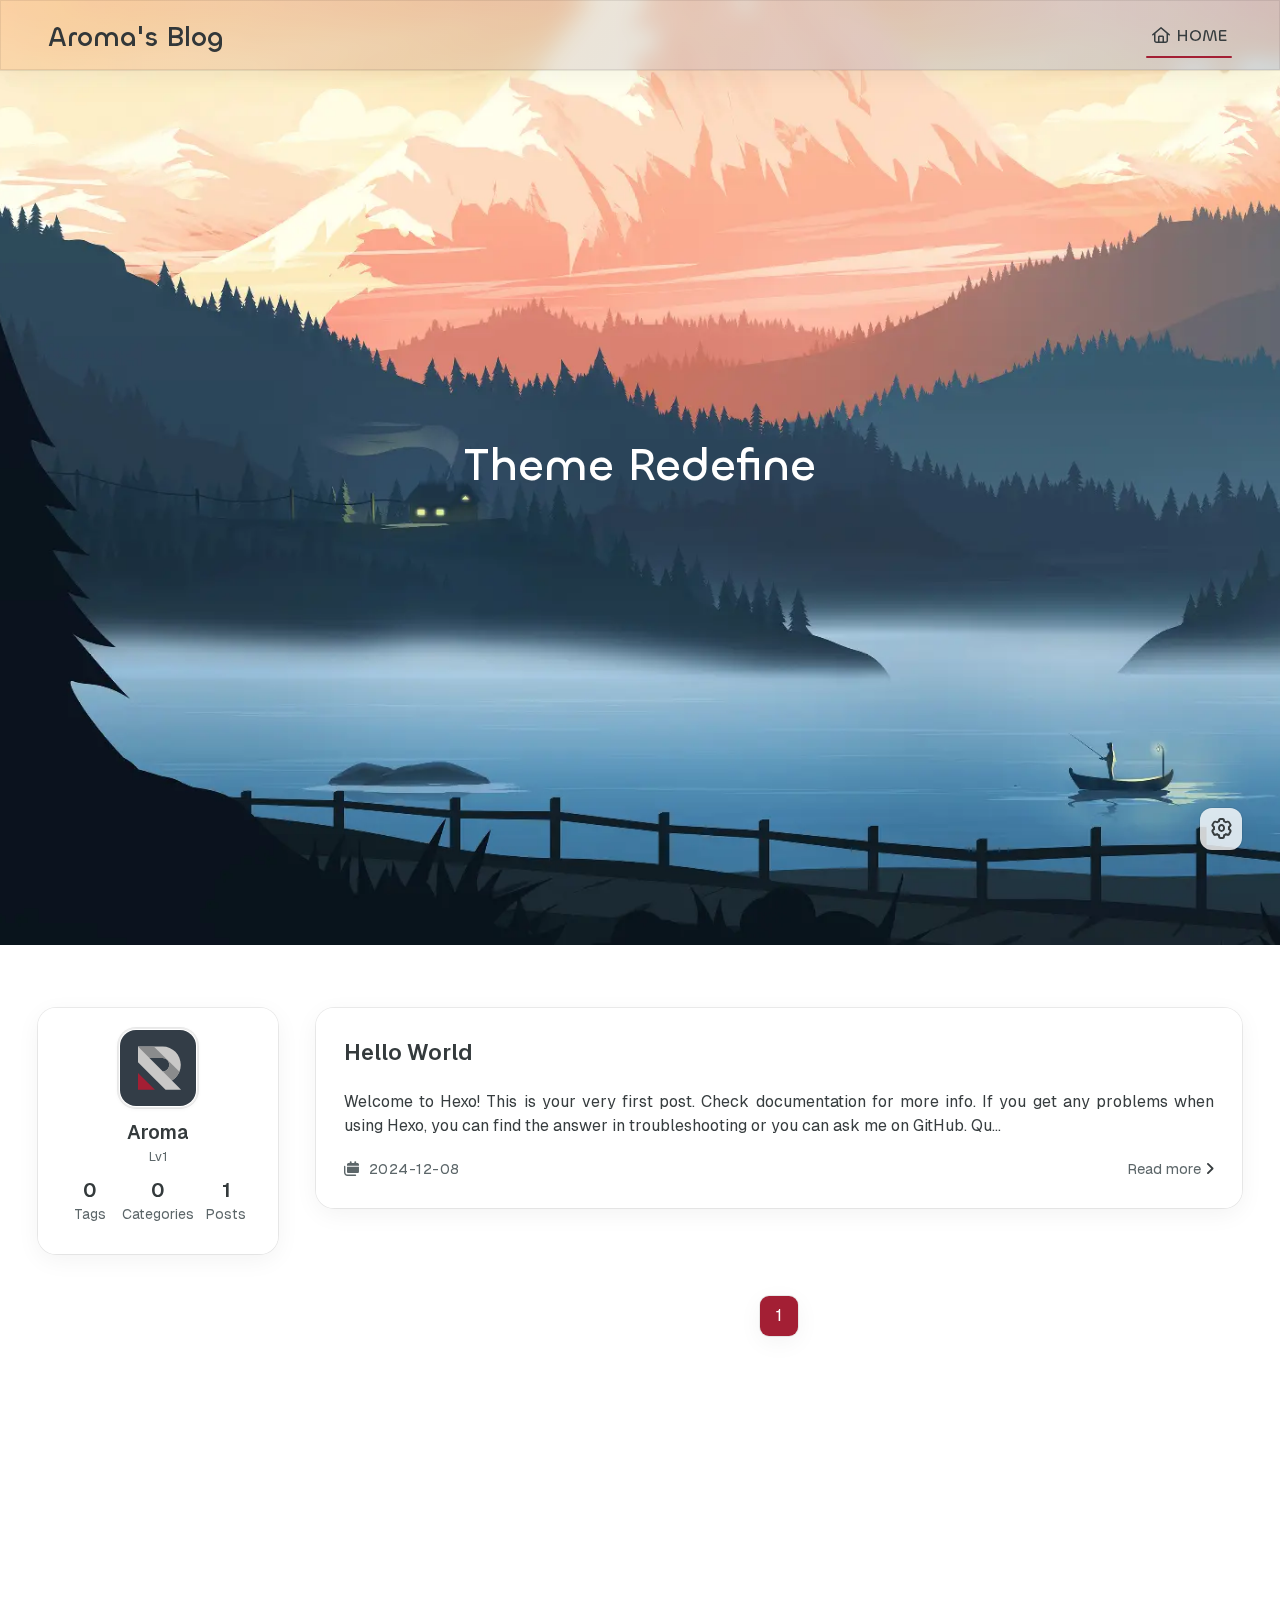
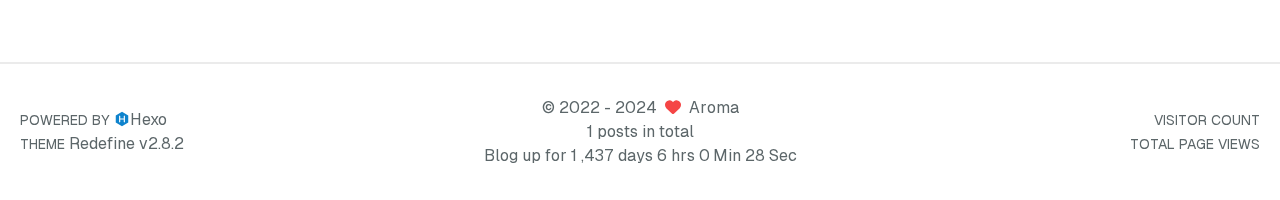
==== commit 8631aec7: "Site updated: 2024-12-19 12:42:32" ====
--- a/index.html
+++ b/index.html
@@ -1,376 +1,637 @@
-
-
 <!DOCTYPE html>
-<html lang="en" data-default-color-scheme=auto>
-
-
-
+<html lang="en">
 <head>
-  <meta charset="UTF-8">
-
-  <link rel="apple-touch-icon" sizes="76x76" href="/img/fluid.png">
-  <link rel="icon" href="/img/fluid.png">
+    <meta charset="utf-8">
+    <meta name="viewport" content="width=device-width, initial-scale=1">
+    <meta name="keywords" content="Hexo Theme Redefine">
+    
+    <meta name="author" content="Aroma">
+    <!-- preconnect -->
+    <link rel="preconnect" href="https://fonts.googleapis.com">
+    <link rel="preconnect" href="https://fonts.gstatic.com" crossorigin>
+
+    
+    <!--- Seo Part-->
+    
+    <link rel="canonical" href="https://recynie.github.io/"/>
+    <meta name="robots" content="index,follow">
+    <meta name="googlebot" content="index,follow">
+    <meta name="revisit-after" content="1 days">
+    
+    
+    
+        
+        <meta name="description" content="Welcome!">
+<meta property="og:type" content="website">
+<meta property="og:title" content="Blog">
+<meta property="og:url" content="https://recynie.github.io/">
+<meta property="og:site_name" content="Blog">
+<meta property="og:description" content="Welcome!">
+<meta property="og:locale" content="en_US">
+<meta property="og:image" content="https://recynie.github.io/images/redefine-og.webp">
+<meta property="article:author" content="Aroma">
+<meta name="twitter:card" content="summary">
+<meta name="twitter:image" content="https://recynie.github.io/images/redefine-og.webp">
+    
+    
+    <!--- Icon Part-->
+    <link rel="icon" type="image/png" href="/images/redefine-favicon.svg" sizes="192x192">
+    <link rel="apple-touch-icon" sizes="180x180" href="/images/redefine-favicon.svg">
+    <meta name="theme-color" content="#A31F34">
+    <link rel="shortcut icon" href="/images/redefine-favicon.svg">
+    <!--- Page Info-->
+    
+    <title>
+        
+            Aroma&#39;s Blog - Writer, Thinker.
+        
+    </title>
+
+    
+<link rel="stylesheet" href="/fonts/Chillax/chillax.css">
+
+
+    <!--- Inject Part-->
+    
+
+    
+<link rel="stylesheet" href="/css/style.css">
+
+
+    
+        
+<link rel="stylesheet" href="/css/build/tailwind.css">
+
+    
+
+    
+<link rel="stylesheet" href="/fonts/GeistMono/geist-mono.css">
+
+    
+<link rel="stylesheet" href="/fonts/Geist/geist.css">
+
+    <!--- Font Part-->
+    
+    
+    
+    
+    
+    
+
+    <script id="hexo-configurations">
+    window.config = {"hostname":"recynie.github.io","root":"/","language":"en"};
+    window.theme = {"articles":{"style":{"font_size":"16px","line_height":1.5,"image_border_radius":"14px","image_alignment":"center","image_caption":false,"link_icon":true,"delete_mask":false,"title_alignment":"left","headings_top_spacing":{"h1":"3.2rem","h2":"2.4rem","h3":"1.9rem","h4":"1.6rem","h5":"1.4rem","h6":"1.3rem"}},"word_count":{"enable":true,"count":true,"min2read":true},"author_label":{"enable":true,"auto":false,"list":[]},"code_block":{"copy":true,"style":"mac","highlight_theme":{"light":"github","dark":"vs2015"},"font":{"enable":false,"family":null,"url":null}},"toc":{"enable":true,"max_depth":3,"number":false,"expand":true,"init_open":true},"copyright":{"enable":true,"default":"cc_by_nc_sa"},"lazyload":true,"pangu_js":false,"recommendation":{"enable":false,"title":"推荐阅读","limit":3,"mobile_limit":2,"placeholder":"/images/wallhaven-wqery6-light.webp","skip_dirs":[]}},"colors":{"primary":"#A31F34","secondary":null,"default_mode":"light"},"global":{"fonts":{"chinese":{"enable":false,"family":null,"url":null},"english":{"enable":false,"family":null,"url":null},"title":{"enable":false,"family":null,"url":null}},"content_max_width":"1000px","sidebar_width":"210px","hover":{"shadow":true,"scale":false},"scroll_progress":{"bar":false,"percentage":true},"website_counter":{"url":"https://cn.vercount.one/js","enable":true,"site_pv":true,"site_uv":true,"post_pv":true},"single_page":true,"preloader":{"enable":false,"custom_message":null},"open_graph":{"enable":true,"image":"/images/redefine-og.webp","description":"Welcome!"},"google_analytics":{"enable":false,"id":null}},"home_banner":{"enable":true,"style":"fixed","image":{"light":"/images/wallhaven-wqery6-light.webp","dark":"/images/wallhaven-wqery6-dark.webp"},"title":"Theme Redefine","subtitle":{"text":[],"hitokoto":{"enable":false,"show_author":false,"api":"https://v1.hitokoto.cn"},"typing_speed":100,"backing_speed":80,"starting_delay":500,"backing_delay":1500,"loop":true,"smart_backspace":true},"text_color":{"light":"#fff","dark":"#d1d1b6"},"text_style":{"title_size":"2.8rem","subtitle_size":"1.5rem","line_height":1.2},"custom_font":{"enable":false,"family":null,"url":null},"social_links":{"enable":false,"style":"default","links":{"github":null,"instagram":null,"zhihu":null,"twitter":null,"email":null},"qrs":{"weixin":null}}},"plugins":{"feed":{"enable":false},"aplayer":{"enable":false,"type":"fixed","audios":[{"name":null,"artist":null,"url":null,"cover":null,"lrc":null}]},"mermaid":{"enable":true,"version":"11.4.1"}},"version":"2.8.2","navbar":{"auto_hide":false,"color":{"left":"#f78736","right":"#367df7","transparency":35},"width":{"home":"1200px","pages":"1000px"},"links":{"Home":{"path":"/","icon":"fa-regular fa-house"}},"search":{"enable":false,"preload":true}},"page_templates":{"friends_column":2,"tags_style":"blur"},"home":{"sidebar":{"enable":true,"position":"left","first_item":"menu","announcement":null,"show_on_mobile":true,"links":null},"article_date_format":"auto","excerpt_length":200,"categories":{"enable":true,"limit":3},"tags":{"enable":true,"limit":3}},"footerStart":"2022/8/17 11:45:14"};
+    window.lang_ago = {"second":"%s seconds ago","minute":"%s minutes ago","hour":"%s hours ago","day":"%s days ago","week":"%s weeks ago","month":"%s months ago","year":"%s years ago"};
+    window.data = {"masonry":false};
+  </script>
+    
+    <!--- Fontawesome Part-->
+    
+<link rel="stylesheet" href="/fontawesome/fontawesome.min.css">
+
+    
+<link rel="stylesheet" href="/fontawesome/brands.min.css">
+
+    
+<link rel="stylesheet" href="/fontawesome/solid.min.css">
+
+    
+<link rel="stylesheet" href="/fontawesome/regular.min.css">
+
+    
+    
+    
+    
+<meta name="generator" content="Hexo 7.3.0"></head>
+
+
+
+<body>
+	<div class="progress-bar-container">
+	
+
+	
+	<span class="pjax-progress-bar"></span>
+	<!--        <span class="swup-progress-icon">-->
+	<!--            <i class="fa-solid fa-circle-notch fa-spin"></i>-->
+	<!--        </span>-->
+	
+</div>
+
+<main class="page-container" id="swup">
+
+	
+	
+    <style>
+        .home-banner-container {
+            background: none !important;
+        }
+        .home-article-item,
+        .sidebar-links,
+        .sidebar-content,
+        a.page-number,
+        a.extend,
+        .sidebar-links .links:hover,
+        .right-bottom-tools,
+        footer.footer {
+            background-color: var(--background-color-transparent-80) !important;
+        }
+        .right-bottom-tools:hover,
+        a.page-number:hover,
+        a.extend:hover {
+            background-color: var(--primary-color) !important;
+        }
+        .site-info,
+        .home-article-sticky-label {
+            background-color: var(--background-color-transparent-15) !important;
+        }
+        .home-article-sticky-label {
+            backdrop-filter: none !important;
+        }
+    </style>
+    <div class="home-banner-background transition-fade fixed top-0 left-0 w-screen h-screen scale-125 sm:scale-110 box-border will-change-transform bg-cover">
+        <img src="/images/wallhaven-wqery6-light.webp" alt="home-banner-background" class="w-full h-full object-cover dark:hidden">
+        <img src="/images/wallhaven-wqery6-dark.webp" alt="home-banner-background" class="w-full h-full object-cover hidden dark:block">
+    </div>
+
+
+<div class="home-banner-container flex justify-center items-center transition-fade relative">
+    
+    <div class="content mt-8 flex flex-col justify-center items-center transition-fade-down">
+        <div class="description flex flex-col justify-center items-center w-screen font-medium text-center"
+        
+        >
+            Theme Redefine
+            
+            
+                <p><i id="subtitle"></i></p>
+            
+        </div>
+        
+    </div>
+    <script>
+        const scrollToMain = ()=> {
+            console.log('scroll');
+            const target = document.querySelector('.main-content-container');
+            target.scrollIntoView({ behavior: 'smooth'});
+        }
+    </script>
+</div>
+	
+
+	<div class="main-content-container flex flex-col justify-between min-h-dvh">
+		<div class="main-content-header">
+			<header class="navbar-container px-6 md:px-12">
+    <div class="navbar-content transition-navbar has-home-banner">
+        <div class="left">
+            
+            <a class="logo-title" href="/">
+                <h1>
+                Aroma&#39;s Blog
+                </h1>
+            </a>
+        </div>
+
+        <div class="right">
+            <!-- PC -->
+            <div class="desktop">
+                <ul class="navbar-list">
+                    
+                        
+                            
+
+                            <li class="navbar-item">
+                                <!-- Menu -->
+                                <a class="active"
+                                   href="/"
+                                        >
+                                    <i class="fa-regular fa-house fa-fw"></i>
+                                    HOME
+                                    
+                                </a>
+
+                                <!-- Submenu -->
+                                
+                            </li>
+                    
+                    
+                </ul>
+            </div>
+            <!-- Mobile -->
+            <div class="mobile">
+                
+                <div class="icon-item navbar-bar">
+                    <div class="navbar-bar-middle"></div>
+                </div>
+            </div>
+        </div>
+    </div>
+
+    <!-- Mobile sheet -->
+    <div class="navbar-drawer h-dvh w-full absolute top-0 left-0 bg-background-color flex flex-col justify-between">
+        <ul class="drawer-navbar-list flex flex-col px-4 justify-center items-start">
+            
+                
+                    
+
+                    <li class="drawer-navbar-item text-base my-1.5 flex flex-col w-full">
+                        
+                        <a class="py-1.5 px-2 flex flex-row items-center justify-between gap-1 hover:!text-primary active:!text-primary text-2xl font-semibold group border-b border-border-color hover:border-primary w-full active"
+                           href="/"
+                        >
+                            <span>
+                                HOME
+                            </span>
+                            
+                                <i class="fa-regular fa-house fa-sm fa-fw"></i>
+                            
+                        </a>
+                        
+
+                        
+                    </li>
+            
+
+            
+            
+        </ul>
+
+        <div class="statistics flex justify-around my-2.5">
+    <a class="item tag-count-item flex flex-col justify-center items-center w-20" href="/tags">
+        <div class="number text-2xl sm:text-xl text-second-text-color font-semibold">0</div>
+        <div class="label text-third-text-color text-sm">Tags</div>
+    </a>
+    <a class="item tag-count-item flex flex-col justify-center items-center w-20" href="/categories">
+        <div class="number text-2xl sm:text-xl text-second-text-color font-semibold">0</div>
+        <div class="label text-third-text-color text-sm">Categories</div>
+    </a>
+    <a class="item tag-count-item flex flex-col justify-center items-center w-20" href="/archives">
+        <div class="number text-2xl sm:text-xl text-second-text-color font-semibold">1</div>
+        <div class="label text-third-text-color text-sm">Posts</div>
+    </a>
+</div>
+    </div>
+
+    <div class="window-mask"></div>
+
+</header>
+
+
+		</div>
+
+		<div class="main-content-body transition-fade-up">
+			
+			<div class="home-sidebar-container">
+    <div class="sticky-container sticky">
+        
+        
+            
+            <div class="sidebar-content" >
+                <div class="avatar flex justify-center">
+    <img src="/images/redefine-avatar.svg">
+</div>
+                <div class="author flex flex-col justify-center my-2.5 mx-0">
+    <div class="name">Aroma</div>
+    
+        <div class="label">Lv1</div>
+    
+</div>
+                <div class="statistics flex justify-around my-2.5">
+    <a class="item tag-count-item flex flex-col justify-center items-center w-20" href="/tags">
+        <div class="number text-2xl sm:text-xl text-second-text-color font-semibold">0</div>
+        <div class="label text-third-text-color text-sm">Tags</div>
+    </a>
+    <a class="item tag-count-item flex flex-col justify-center items-center w-20" href="/categories">
+        <div class="number text-2xl sm:text-xl text-second-text-color font-semibold">0</div>
+        <div class="label text-third-text-color text-sm">Categories</div>
+    </a>
+    <a class="item tag-count-item flex flex-col justify-center items-center w-20" href="/archives">
+        <div class="number text-2xl sm:text-xl text-second-text-color font-semibold">1</div>
+        <div class="label text-third-text-color text-sm">Posts</div>
+    </a>
+</div>
+            </div>
+        
+
+    </div>
+</div>
+
+			
+
+			<div class="main-content">
+				<div class="home-content-container">
+    <ul class="home-article-list">
+        
+            <li class="home-article-item">
+
+                
+
+                
+
+                
+                <div class="flex flex-col gap-5 px-7 pb-7 pt-7">
+                    <h3 class="home-article-title">
+                        <a href="/2024-12-08/hello-world/">
+                            Hello World
+                        </a>
+                    </h3>
+
+                    <div class="home-article-content markdown-body">
+                        
+                            
+                            Welcome to Hexo! This is your very
+first post. Check documentation for
+more info. If you get any problems when using Hexo, you can find the
+answer in troubleshooting or
+you can ask me on GitHub.
+Qu...
+                        
+                    </div>
+
+                    <div class="home-article-meta-info-container">
+    <div class="home-article-meta-info">
+        <span><i class="fa-solid fa-calendars"></i>&nbsp;
+            <span class="home-article-date" data-date="Sun Dec 08 2024 20:14:41 GMT+0800">
+                
+                    2024-12-08
+                
+            </span>
+        </span>
+        
+        
+    </div>
+
+    <a href="/2024-12-08/hello-world/">Read more<span class="seo-reader-text">Hello World</span>&nbsp;<i class="fa-solid fa-angle-right"></i></a>
+</div>
+
+                </div>
+            </li>
+        
+    </ul>
+
+    <div class="home-paginator px-7 py-5">
+        <div class="paginator">
+	<span class="page-number current">1</span>
+</div>
   
-
-  <meta name="viewport" content="width=device-width, initial-scale=1.0, maximum-scale=5.0, shrink-to-fit=no">
-  <meta http-equiv="x-ua-compatible" content="ie=edge">
+    </div>
+</div>
+
+			</div>
+
+			
+		</div>
+
+		<div class="main-content-footer">
+			<footer class="footer mt-5 py-5 h-auto text-base text-third-text-color relative border-t-2 border-t-border-color">
+    <div class="info-container py-3 text-center">
+        
+        <div class="text-center">
+            &copy;
+            
+              <span>2022</span>
+              -
+            
+            2024&nbsp;&nbsp;<i class="fa-solid fa-heart fa-beat" style="--fa-animation-duration: 0.5s; color: #f54545"></i>&nbsp;&nbsp;<a href="/">Aroma</a>
+            
+                
+                <p class="post-count space-x-0.5">
+                    <span>
+                        1 posts in total
+                    </span>
+                    
+                </p>
+            
+        </div>
+        
+            <script data-swup-reload-script src="https://cn.vercount.one/js"></script>
+            <div class="relative text-center lg:absolute lg:right-[20px] lg:top-1/2 lg:-translate-y-1/2 lg:text-right">
+                
+                    <span id="busuanzi_container_site_uv" class="lg:!block">
+                        <span class="text-sm">VISITOR COUNT</span>
+                        <span id="busuanzi_value_site_uv"></span>
+                    </span>
+                
+                
+                    <span id="busuanzi_container_site_pv" class="lg:!block">
+                        <span class="text-sm">TOTAL PAGE VIEWS</span>
+                        <span id="busuanzi_value_site_pv"></span>
+                    </span>
+                
+            </div>
+        
+        <div class="relative text-center lg:absolute lg:left-[20px] lg:top-1/2 lg:-translate-y-1/2 lg:text-left">
+            <span class="lg:block text-sm">POWERED BY <?xml version="1.0" encoding="utf-8"?><!DOCTYPE svg PUBLIC "-//W3C//DTD SVG 1.1//EN" "http://www.w3.org/Graphics/SVG/1.1/DTD/svg11.dtd"><svg class="relative top-[2px] inline-block align-baseline" version="1.1" id="圖層_1" xmlns="http://www.w3.org/2000/svg" xmlns:xlink="http://www.w3.org/1999/xlink" x="0px" y="0px" width="1rem" height="1rem" viewBox="0 0 512 512" enable-background="new 0 0 512 512" xml:space="preserve"><path fill="#0E83CD" d="M256.4,25.8l-200,115.5L56,371.5l199.6,114.7l200-115.5l0.4-230.2L256.4,25.8z M349,354.6l-18.4,10.7l-18.6-11V275H200v79.6l-18.4,10.7l-18.6-11v-197l18.5-10.6l18.5,10.8V237h112v-79.6l18.5-10.6l18.5,10.8V354.6z"/></svg><a target="_blank" class="text-base" href="https://hexo.io">Hexo</a></span>
+            <span class="text-sm lg:block">THEME&nbsp;<a class="text-base" target="_blank" href="https://github.com/EvanNotFound/hexo-theme-redefine">Redefine v2.8.2</a></span>
+        </div>
+        
+        
+            <div>
+                Blog up for <span class="odometer" id="runtime_days" ></span> days <span class="odometer" id="runtime_hours"></span> hrs <span class="odometer" id="runtime_minutes"></span> Min <span class="odometer" id="runtime_seconds"></span> Sec
+            </div>
+        
+        
+            <script data-swup-reload-script>
+                try {
+                    function odometer_init() {
+                    const elements = document.querySelectorAll('.odometer');
+                    elements.forEach(el => {
+                        new Odometer({
+                            el,
+                            format: '( ddd).dd',
+                            duration: 200
+                        });
+                    });
+                    }
+                    odometer_init();
+                } catch (error) {}
+            </script>
+        
+        
+        
+    </div>  
+</footer>
+		</div>
+	</div>
+
+	
+
+	<div class="right-side-tools-container">
+		<div class="side-tools-container">
+	<ul class="hidden-tools-list">
+		<li class="right-bottom-tools tool-font-adjust-plus flex justify-center items-center">
+			<i class="fa-regular fa-magnifying-glass-plus"></i>
+		</li>
+
+		<li class="right-bottom-tools tool-font-adjust-minus flex justify-center items-center">
+			<i class="fa-regular fa-magnifying-glass-minus"></i>
+		</li>
+
+		<li class="right-bottom-tools tool-dark-light-toggle flex justify-center items-center">
+			<i class="fa-regular fa-moon"></i>
+		</li>
+
+		<!-- rss -->
+		
+
+		
+
+		<li class="right-bottom-tools tool-scroll-to-bottom flex justify-center items-center">
+			<i class="fa-regular fa-arrow-down"></i>
+		</li>
+	</ul>
+
+	<ul class="visible-tools-list">
+		<li class="right-bottom-tools toggle-tools-list flex justify-center items-center">
+			<i class="fa-regular fa-cog fa-spin"></i>
+		</li>
+		
+		<li class="right-bottom-tools tool-scroll-to-top flex justify-center items-center">
+			<i class="arrow-up fas fa-arrow-up"></i>
+			<span class="percent"></span>
+		</li>
+		
+		
+	</ul>
+</div>
+	</div>
+
+	<div class="image-viewer-container">
+	<img src="">
+</div>
+
+	
+
+</main>
+
+
+
+<script src="/js/build/libs/Swup.min.js"></script>
+
+<script src="/js/build/libs/SwupSlideTheme.min.js"></script>
+
+<script src="/js/build/libs/SwupScriptsPlugin.min.js"></script>
+
+<script src="/js/build/libs/SwupProgressPlugin.min.js"></script>
+
+<script src="/js/build/libs/SwupScrollPlugin.min.js"></script>
+
+<script src="/js/build/libs/SwupPreloadPlugin.min.js"></script>
+
+<script>
+    const swup = new Swup({
+        plugins: [
+            new SwupScriptsPlugin({
+                optin: true,
+            }),
+            new SwupProgressPlugin(),
+            new SwupScrollPlugin({
+                offset: 80,
+            }),
+            new SwupSlideTheme({
+                mainElement: ".main-content-body",
+            }),
+            new SwupPreloadPlugin(),
+        ],
+        containers: ["#swup"],
+    });
+</script>
+
+
+
+
+	
+<script src="/js/build/tools/imageViewer.js" type="module"></script>
+
+<script src="/js/build/utils.js" type="module"></script>
+
+<script src="/js/build/main.js" type="module"></script>
+
+<script src="/js/build/layouts/navbarShrink.js" type="module"></script>
+
+<script src="/js/build/tools/scrollTopBottom.js" type="module"></script>
+
+<script src="/js/build/tools/lightDarkSwitch.js" type="module"></script>
+
+<script src="/js/build/layouts/categoryList.js" type="module"></script>
+
+
+
+
+
+    
+<script src="/js/build/tools/codeBlock.js" type="module"></script>
+
+
+
+
+    
+<script src="/js/build/layouts/lazyload.js" type="module"></script>
+
+
+
+
+    
+<script src="/js/build/tools/runtime.js"></script>
+
+    
+<script src="/js/build/libs/odometer.min.js"></script>
+
+    
+<link rel="stylesheet" href="/assets/odometer-theme-minimal.css">
+
+
+
+
   
-  <meta name="theme-color" content="#2f4154">
-  <meta name="author" content="Aroma">
-  <meta name="keywords" content="">
+<script src="/js/build/libs/Typed.min.js"></script>
+
   
-    <meta property="og:type" content="website">
-<meta property="og:title" content="Blog test">
-<meta property="og:url" content="http://example.com/">
-<meta property="og:site_name" content="Blog test">
-<meta property="og:locale" content="en_US">
-<meta property="article:author" content="Aroma">
-<meta name="twitter:card" content="summary_large_image">
-  
-  
-  
-  <title>Blog test</title>
-
-  <link  rel="stylesheet" href="https://lib.baomitu.com/twitter-bootstrap/4.6.1/css/bootstrap.min.css" />
-
-
-
-
-
-<!-- 主题依赖的图标库，不要自行修改 -->
-<!-- Do not modify the link that theme dependent icons -->
-
-<link rel="stylesheet" href="//at.alicdn.com/t/c/font_1749284_5i9bdhy70f8.css">
-
-
-
-<link rel="stylesheet" href="//at.alicdn.com/t/c/font_1736178_k526ubmyhba.css">
-
-
-<link  rel="stylesheet" href="/css/main.css" />
-
-
-  <link id="highlight-css" rel="stylesheet" href="/css/highlight.css" />
-  
-    <link id="highlight-css-dark" rel="stylesheet" href="/css/highlight-dark.css" />
-  
-
-
-
-
-  <script id="fluid-configs">
-    var Fluid = window.Fluid || {};
-    Fluid.ctx = Object.assign({}, Fluid.ctx)
-    var CONFIG = {"hostname":"example.com","root":"/","version":"1.9.8","typing":{"enable":true,"typeSpeed":70,"cursorChar":"𝅘𝅥𝅮","loop":false,"scope":[]},"anchorjs":{"enable":true,"element":"h1,h2,h3,h4,h5,h6","placement":"left","visible":"hover","icon":""},"progressbar":{"enable":true,"height_px":3,"color":"#29d","options":{"showSpinner":false,"trickleSpeed":100}},"code_language":{"enable":true,"default":"TEXT"},"copy_btn":true,"image_caption":{"enable":true},"image_zoom":{"enable":true,"img_url_replace":["",""]},"toc":{"enable":true,"placement":"right","headingSelector":"h1,h2,h3,h4,h5,h6","collapseDepth":0},"lazyload":{"enable":true,"loading_img":"/img/loading.gif","onlypost":false,"offset_factor":2},"web_analytics":{"enable":false,"follow_dnt":true,"baidu":null,"google":{"measurement_id":null},"tencent":{"sid":null,"cid":null},"leancloud":{"app_id":null,"app_key":null,"server_url":null,"path":"window.location.pathname","ignore_local":false},"umami":{"src":null,"website_id":null,"domains":null,"start_time":"2024-01-01T00:00:00.000Z","token":null,"api_server":null}},"search_path":"/local-search.xml","include_content_in_search":true};
-
-    if (CONFIG.web_analytics.follow_dnt) {
-      var dntVal = navigator.doNotTrack || window.doNotTrack || navigator.msDoNotTrack;
-      Fluid.ctx.dnt = dntVal && (dntVal.startsWith('1') || dntVal.startsWith('yes') || dntVal.startsWith('on'));
-    }
-  </script>
-  <script  src="/js/utils.js" ></script>
-  <script  src="/js/color-schema.js" ></script>
-  
-
-
-  
-<meta name="generator" content="Hexo 7.3.0"></head>
-
-
-<body>
-  
-
-  <header>
-    
-
-<div class="header-inner" style="height: 100vh;">
-  <nav id="navbar" class="navbar fixed-top  navbar-expand-lg navbar-dark scrolling-navbar">
-  <div class="container">
-    <a class="navbar-brand" href="/">
-      <strong>Fluid</strong>
-    </a>
-
-    <button id="navbar-toggler-btn" class="navbar-toggler" type="button" data-toggle="collapse"
-            data-target="#navbarSupportedContent"
-            aria-controls="navbarSupportedContent" aria-expanded="false" aria-label="Toggle navigation">
-      <div class="animated-icon"><span></span><span></span><span></span></div>
-    </button>
-
-    <!-- Collapsible content -->
-    <div class="collapse navbar-collapse" id="navbarSupportedContent">
-      <ul class="navbar-nav ml-auto text-center">
-        
-          
-          
-          
-          
-            <li class="nav-item">
-              <a class="nav-link" href="/" target="_self">
-                <i class="iconfont icon-home-fill"></i>
-                <span>Home</span>
-              </a>
-            </li>
-          
-        
-          
-          
-          
-          
-            <li class="nav-item">
-              <a class="nav-link" href="/archives/" target="_self">
-                <i class="iconfont icon-archive-fill"></i>
-                <span>Archives</span>
-              </a>
-            </li>
-          
-        
-          
-          
-          
-          
-            <li class="nav-item">
-              <a class="nav-link" href="/categories/" target="_self">
-                <i class="iconfont icon-category-fill"></i>
-                <span>Categories</span>
-              </a>
-            </li>
-          
-        
-          
-          
-          
-          
-            <li class="nav-item">
-              <a class="nav-link" href="/tags/" target="_self">
-                <i class="iconfont icon-tags-fill"></i>
-                <span>Tags</span>
-              </a>
-            </li>
-          
-        
-          
-          
-          
-          
-            <li class="nav-item">
-              <a class="nav-link" href="/about/" target="_self">
-                <i class="iconfont icon-user-fill"></i>
-                <span>About</span>
-              </a>
-            </li>
-          
-        
-        
-          <li class="nav-item" id="search-btn">
-            <a class="nav-link" target="_self" href="javascript:;" data-toggle="modal" data-target="#modalSearch" aria-label="Search">
-              <i class="iconfont icon-search"></i>
-            </a>
-          </li>
-          
-        
-        
-          <li class="nav-item" id="color-toggle-btn">
-            <a class="nav-link" target="_self" href="javascript:;" aria-label="Color Toggle">
-              <i class="iconfont icon-dark" id="color-toggle-icon"></i>
-            </a>
-          </li>
-        
-      </ul>
-    </div>
-  </div>
-</nav>
-
-  
-
-<div id="banner" class="banner" parallax=true
-     style="background: url('/img/default.png') no-repeat center center; background-size: cover;">
-  <div class="full-bg-img">
-    <div class="mask flex-center" style="background-color: rgba(0, 0, 0, 0.3)">
-      <div class="banner-text text-center fade-in-up">
-        <div class="h2">
-          
-            <span id="subtitle" data-typed-text="An elegant Material-Design theme for Hexo"></span>
-          
-        </div>
-
-        
-      </div>
-
-      
-        <div class="scroll-down-bar">
-          <i class="iconfont icon-arrowdown"></i>
-        </div>
-      
-    </div>
-  </div>
-</div>
-
-</div>
-
-  </header>
-
-  <main>
-    
-      <div class="container nopadding-x-md">
-        <div id="board"
-          style="margin-top: 0">
-          
-          <div class="container">
-            <div class="row">
-              <div class="col-12 col-md-10 m-auto">
-                
-
-
-  <div class="row mx-auto index-card">
-    
-    
-    <article class="col-12 col-md-12 mx-auto index-info">
-      <h2 class="index-header">
-        
-        <a href="/2024-12-08/hello-world/" target="_self">
-          Hello World
-        </a>
-      </h2>
-
-      
-      <a class="index-excerpt index-excerpt__noimg" href="/2024-12-08/hello-world/" target="_self">
-        <div>
-          Welcome to Hexo! This is your very first post. Check documentation for more info. If you get any problems when using Hexo, you can find the answer in troubleshooting or you can ask me on GitHub. Quick
-        </div>
-      </a>
-
-      <div class="index-btm post-metas">
-        
-          <div class="post-meta mr-3">
-            <i class="iconfont icon-date"></i>
-            <time datetime="2024-12-08 20:14" pubdate>
-              2024-12-08
-            </time>
-          </div>
-        
-        
-        
-      </div>
-    </article>
-  </div>
-
-
-
-
-
-              </div>
-            </div>
-          </div>
-        </div>
-      </div>
-    
-
-    
-      <a id="scroll-top-button" aria-label="TOP" href="#" role="button">
-        <i class="iconfont icon-arrowup" aria-hidden="true"></i>
-      </a>
-    
-
-    
-      <div class="modal fade" id="modalSearch" tabindex="-1" role="dialog" aria-labelledby="ModalLabel"
-     aria-hidden="true">
-  <div class="modal-dialog modal-dialog-scrollable modal-lg" role="document">
-    <div class="modal-content">
-      <div class="modal-header text-center">
-        <h4 class="modal-title w-100 font-weight-bold">Search</h4>
-        <button type="button" id="local-search-close" class="close" data-dismiss="modal" aria-label="Close">
-          <span aria-hidden="true">&times;</span>
-        </button>
-      </div>
-      <div class="modal-body mx-3">
-        <div class="md-form mb-5">
-          <input type="text" id="local-search-input" class="form-control validate">
-          <label data-error="x" data-success="v" for="local-search-input">Keyword</label>
-        </div>
-        <div class="list-group" id="local-search-result"></div>
-      </div>
-    </div>
-  </div>
-</div>
-
-    
-
-    
-  </main>
-
-  <footer>
-    <div class="footer-inner">
-  
-    <div class="footer-content">
-       <a href="https://hexo.io" target="_blank" rel="nofollow noopener"><span>Hexo</span></a> <i class="iconfont icon-love"></i> <a href="https://github.com/fluid-dev/hexo-theme-fluid" target="_blank" rel="nofollow noopener"><span>Fluid</span></a> 
-    </div>
-  
-  
-  
-</div>
-
-  </footer>
-
-  <!-- Scripts -->
-  
-  <script  src="https://lib.baomitu.com/nprogress/0.2.0/nprogress.min.js" ></script>
-  <link  rel="stylesheet" href="https://lib.baomitu.com/nprogress/0.2.0/nprogress.min.css" />
-
-  <script>
-    NProgress.configure({"showSpinner":false,"trickleSpeed":100})
-    NProgress.start()
-    window.addEventListener('load', function() {
-      NProgress.done();
-    })
-  </script>
-
-
-<script  src="https://lib.baomitu.com/jquery/3.6.4/jquery.min.js" ></script>
-<script  src="https://lib.baomitu.com/twitter-bootstrap/4.6.1/js/bootstrap.min.js" ></script>
-<script  src="/js/events.js" ></script>
-<script  src="/js/plugins.js" ></script>
-
-
-  <script  src="https://lib.baomitu.com/typed.js/2.0.12/typed.min.js" ></script>
-  <script>
-    (function (window, document) {
-      var typing = Fluid.plugins.typing;
-      var subtitle = document.getElementById('subtitle');
-      if (!subtitle || !typing) {
-        return;
-      }
-      var text = subtitle.getAttribute('data-typed-text');
-      
-        typing(text);
-      
-    })(window, document);
-  </script>
-
-
-
-
-  
-    <script  src="/js/img-lazyload.js" ></script>
-  
-
-
-
-
-  <script  src="/js/local-search.js" ></script>
-
-
-
-
-
-<!-- 主题的启动项，将它保持在最底部 -->
-<!-- the boot of the theme, keep it at the bottom -->
-<script  src="/js/boot.js" ></script>
-
-
-  
-
-  <noscript>
-    <div class="noscript-warning">Blog works best with JavaScript enabled</div>
-  </noscript>
+<script src="/js/build/plugins/typed.js" type="module"></script>
+
+
+
+
+    
+        
+<script src="/js/build/libs/mermaid.min.js"></script>
+
+    
+    
+<script src="/js/build/plugins/mermaid.js"></script>
+
+
+
+
+
+
+    
+<script src="/js/build/libs/anime.min.js"></script>
+
+
+
+
+
+    
+<script src="/js/build/tools/tocToggle.js" type="module" data-swup-reload-script=""></script>
+
+<script src="/js/build/layouts/toc.js" type="module" data-swup-reload-script=""></script>
+
+<script src="/js/build/plugins/tabs.js" type="module" data-swup-reload-script=""></script>
+
+
+
+
+<script src="/js/build/libs/moment-with-locales.min.js" data-swup-reload-script=""></script>
+
+
+<script src="/js/build/layouts/essays.js" type="module" data-swup-reload-script=""></script>
+
+
+
+
+
+	
 </body>
-</html>
+
+</html>--- a/fonts/Chillax/chillax.css
+++ b/fonts/Chillax/chillax.css
@@ -0,0 +1,39 @@
+/**
+ * @license
+ *
+ * Font Family: Chillax
+ * Designed by: Manushi Parikh
+ * URL: https://www.fontshare.com/fonts/chillax
+ * © 2023 Indian Type Foundry
+ *
+ * Font Style:
+ * Chillax Variable(Variable font)
+ *
+*/
+
+
+/**
+* This is a variable font
+* You can controll variable axes as shown below:
+* font-variation-settings: 'wght' 700.0;
+*
+* available axes:
+
+* 'wght' (range from 200.0 to 700.0)
+
+*/
+
+@font-face {
+    font-family: 'Chillax-Variable';
+    src:local('Chillax-Variable'),
+        local('ChillaxVariable'),
+        local('Chillax Variable'),
+        local('Chillax'),
+        url('Chillax-Variable.woff2') format('woff2'),
+        url('Chillax-Variable.woff') format('woff'),
+        url('Chillax-Variable.ttf') format('truetype');
+    font-weight: 200 700;
+    font-display: swap;
+    font-style: normal;
+}
+
--- a/css/style.css
+++ b/css/style.css
@@ -0,0 +1,6171 @@
+.title-hover-animation {
+  display: inline-block;
+  position: relative;
+  border-bottom: none;
+  line-height: 1.3;
+  vertical-align: top;
+  color: var(--second-text-color);
+}
+.title-hover-animation::before {
+  content: '';
+  position: absolute;
+  width: 100%;
+  height: 2px;
+  bottom: -4px;
+  left: 0;
+  background-color: var(--second-text-color);
+  visibility: hidden;
+  transform: scaleX(0);
+  transition-property: color, background, box-shadow, border-color, visibility, transform;
+  transition-delay: 0s, 0s, 0s, 0s, 0s, 0s;
+  transition-duration: 0.2s, 0.2s, 0.2s, 0.2s, 0.2s, 0.2s;
+  transition-timing-function: ease, ease, ease, ease, ease-in-out, ease-in-out;
+}
+@-moz-keyframes fade-in-down {
+  0% {
+    opacity: 0;
+    transform: translateY(-50px);
+  }
+  100% {
+    opacity: 1;
+    transform: translateY(0);
+  }
+}
+@-webkit-keyframes fade-in-down {
+  0% {
+    opacity: 0;
+    transform: translateY(-50px);
+  }
+  100% {
+    opacity: 1;
+    transform: translateY(0);
+  }
+}
+@-o-keyframes fade-in-down {
+  0% {
+    opacity: 0;
+    transform: translateY(-50px);
+  }
+  100% {
+    opacity: 1;
+    transform: translateY(0);
+  }
+}
+@keyframes fade-in-down {
+  0% {
+    opacity: 0;
+    transform: translateY(-50px);
+  }
+  100% {
+    opacity: 1;
+    transform: translateY(0);
+  }
+}
+@-moz-keyframes icon-animate {
+  0%, 100% {
+    transform: scale(1);
+  }
+  10%, 30% {
+    transform: scale(0.88);
+  }
+  20%, 40%, 60%, 80% {
+    transform: scale(1.08);
+  }
+  50%, 70% {
+    transform: scale(1.08);
+  }
+}
+@-webkit-keyframes icon-animate {
+  0%, 100% {
+    transform: scale(1);
+  }
+  10%, 30% {
+    transform: scale(0.88);
+  }
+  20%, 40%, 60%, 80% {
+    transform: scale(1.08);
+  }
+  50%, 70% {
+    transform: scale(1.08);
+  }
+}
+@-o-keyframes icon-animate {
+  0%, 100% {
+    transform: scale(1);
+  }
+  10%, 30% {
+    transform: scale(0.88);
+  }
+  20%, 40%, 60%, 80% {
+    transform: scale(1.08);
+  }
+  50%, 70% {
+    transform: scale(1.08);
+  }
+}
+@keyframes icon-animate {
+  0%, 100% {
+    transform: scale(1);
+  }
+  10%, 30% {
+    transform: scale(0.88);
+  }
+  20%, 40%, 60%, 80% {
+    transform: scale(1.08);
+  }
+  50%, 70% {
+    transform: scale(1.08);
+  }
+}
+:root {
+  --background-color: #fff;
+  --background-color-transparent: rgba(255,255,255,0.6);
+  --background-color-transparent-15: rgba(255,255,255,0.15);
+  --background-color-transparent-40: rgba(255,255,255,0.4);
+  --background-color-transparent-80: rgba(255,255,255,0.8);
+  --second-background-color: #fafafa;
+  --third-background-color: #f7f7f7;
+  --third-background-color-transparent: rgba(241,241,241,0.6);
+  --primary-color: #a31f34;
+  --first-text-color: #323739;
+  --second-text-color: #343a3c;
+  --third-text-color: #5c6669;
+  --fourth-text-color: #eaeced;
+  --default-text-color: #373d3f;
+  --invert-text-color: #bebec6;
+  --border-color: rgba(0,0,0,0.08);
+  --selection-color: #be243c;
+  --shadow-color-1: rgba(0,0,0,0.08);
+  --shadow-color-2: rgba(0,0,0,0.05);
+  --shadow-hover-color: rgba(0,0,0,0.28);
+  --scrollbar-color: #c1c1c1;
+  --scrollbar-color-hover: #a1a1a1;
+  --scroll-bar-bg-color: #fafafa;
+  --link-color: #323739;
+  --copyright-info-color: #c03;
+  --avatar-background-color: #06c;
+  --pjax-progress-bar-color: linear-gradient(45deg, #f10006, #ef5b00, #e59c01, #19ca05, #00cab5, #0264c8, #c303c3);
+  --archive-timeline-last-child-color: linear-gradient(to bottom, #e8e8e8 60%, rgba(0,0,0,0) 100%) 1 100%;
+  --note-blue-title-bg: #d6f7fb;
+  --note-red-title-bg: #fde9e9;
+  --note-cyan-title-bg: #e9fdf9;
+  --note-green-title-bg: #e9fde9;
+  --note-yellow-title-bg: #fdf9e9;
+  --note-gray-title-bg: #f9f9f9;
+  --note-type-title-bg: #fdf3e9;
+  --note-black-title-bg: #e9e9e9;
+  --note-purple-title-bg: #f9e9fd;
+  --home-banner-text-color: #fff;
+  --home-banner-icons-container-border-color: rgba(255,255,255,0.35);
+  --home-banner-icons-container-background-color: rgba(255,255,255,0.3);
+  --redefine-box-shadow: var(--shadow-color-2) 0px 6px 24px 0px, var(--shadow-color-1) 0px 0px 0px 1px;
+  --redefine-box-shadow-hover: var(--shadow-color-2) 0px 6px 24px 0px, var(--shadow-color-1) 0px 0px 0px 1px, var(--shadow-color-1) 0px 0px 0px 1px inset;
+  --redefine-box-shadow-flat: var(--shadow-color-2) 0px 1px 4px 0px, var(--shadow-color-1) 0px 0px 0px 1px;
+  --redefine-box-shadow-flat-hover: var(--shadow-color-2) 0px 1px 4px 0px, var(--shadow-color-1) 0px 0px 0px 1px, var(--shadow-color-1) 0px 0px 0px 1px inset;
+  --mermaid-theme: $mermaid-theme;
+}
+.light-mode {
+  --background-color: #fff;
+  --background-color-transparent: rgba(255,255,255,0.6);
+  --background-color-transparent-15: rgba(255,255,255,0.15);
+  --background-color-transparent-40: rgba(255,255,255,0.4);
+  --background-color-transparent-80: rgba(255,255,255,0.8);
+  --second-background-color: #fafafa;
+  --third-background-color: #f7f7f7;
+  --third-background-color-transparent: rgba(241,241,241,0.6);
+  --primary-color: #a31f34;
+  --first-text-color: #323739;
+  --second-text-color: #343a3c;
+  --third-text-color: #5c6669;
+  --fourth-text-color: #eaeced;
+  --default-text-color: #373d3f;
+  --invert-text-color: #bebec6;
+  --border-color: rgba(0,0,0,0.08);
+  --selection-color: #be243c;
+  --shadow-color-1: rgba(0,0,0,0.08);
+  --shadow-color-2: rgba(0,0,0,0.05);
+  --shadow-hover-color: rgba(0,0,0,0.28);
+  --scrollbar-color: #c1c1c1;
+  --scrollbar-color-hover: #a1a1a1;
+  --scroll-bar-bg-color: #fafafa;
+  --link-color: #323739;
+  --copyright-info-color: #c03;
+  --avatar-background-color: #06c;
+  --pjax-progress-bar-color: linear-gradient(45deg, #f10006, #ef5b00, #e59c01, #19ca05, #00cab5, #0264c8, #c303c3);
+  --archive-timeline-last-child-color: linear-gradient(to bottom, #e8e8e8 60%, rgba(0,0,0,0) 100%) 1 100%;
+  --note-blue-title-bg: #d6f7fb;
+  --note-red-title-bg: #fde9e9;
+  --note-cyan-title-bg: #e9fdf9;
+  --note-green-title-bg: #e9fde9;
+  --note-yellow-title-bg: #fdf9e9;
+  --note-gray-title-bg: #f9f9f9;
+  --note-type-title-bg: #fdf3e9;
+  --note-black-title-bg: #e9e9e9;
+  --note-purple-title-bg: #f9e9fd;
+  --home-banner-text-color: #fff;
+  --home-banner-icons-container-border-color: rgba(255,255,255,0.35);
+  --home-banner-icons-container-background-color: rgba(255,255,255,0.3);
+  --redefine-box-shadow: var(--shadow-color-2) 0px 6px 24px 0px, var(--shadow-color-1) 0px 0px 0px 1px;
+  --redefine-box-shadow-hover: var(--shadow-color-2) 0px 6px 24px 0px, var(--shadow-color-1) 0px 0px 0px 1px, var(--shadow-color-1) 0px 0px 0px 1px inset;
+  --redefine-box-shadow-flat: var(--shadow-color-2) 0px 1px 4px 0px, var(--shadow-color-1) 0px 0px 0px 1px;
+  --redefine-box-shadow-flat-hover: var(--shadow-color-2) 0px 1px 4px 0px, var(--shadow-color-1) 0px 0px 0px 1px, var(--shadow-color-1) 0px 0px 0px 1px inset;
+  --mermaid-theme: $mermaid-theme;
+}
+.dark-mode {
+  --background-color: #202124;
+  --background-color-transparent: rgba(32,33,36,0.4);
+  --background-color-transparent-15: rgba(32,33,36,0.15);
+  --background-color-transparent-40: rgba(32,33,36,0.4);
+  --background-color-transparent-80: rgba(32,33,36,0.8);
+  --second-background-color: #242529;
+  --third-background-color: #292b2f;
+  --third-background-color-transparent: rgba(32,33,36,0.6);
+  --primary-color: #a31f34;
+  --first-text-color: #d2d2d7;
+  --second-text-color: #cbcbd1;
+  --third-text-color: #9595a2;
+  --fourth-text-color: #36363e;
+  --default-text-color: #bebec6;
+  --invert-text-color: #373d3f;
+  --border-color: rgba(255,255,255,0.08);
+  --selection-color: #be243c;
+  --shadow-color-1: rgba(255,255,255,0.08);
+  --shadow-color-2: rgba(255,255,255,0.05);
+  --shadow-hover-color: rgba(69,69,69,0.28);
+  --scrollbar-color: #898989;
+  --scrollbar-color-hover: #a1a1a1;
+  --scroll-bar-bg-color: #2a2c30;
+  --link-color: #c5c5cc;
+  --copyright-info-color: #a30029;
+  --avatar-background-color: #005cb8;
+  --pjax-progress-bar-color: linear-gradient(45deg, #ea404a, #ea722f, #e9a71f, #67e559, #18ecec, #1b85f1, #ee1dee);
+  --archive-timeline-last-child-color: linear-gradient(to bottom, #323232 60%, rgba(255,255,255,0) 100%) 1 100%;
+  --note-blue-title-bg: #1e3e46;
+  --note-red-title-bg: #4e1e1e;
+  --note-cyan-title-bg: #1e4e4e;
+  --note-green-title-bg: #1e4e1e;
+  --note-yellow-title-bg: #4e4e1e;
+  --note-gray-title-bg: #4e4e4e;
+  --note-type-title-bg: #4e3a1e;
+  --note-black-title-bg: #1e1e1e;
+  --note-purple-title-bg: #4e1e4e;
+  --home-banner-text-color: #d1d1b6;
+  --home-banner-icons-container-border-color: rgba(197,197,197,0.35);
+  --home-banner-icons-container-background-color: rgba(197,197,197,0.3);
+  --redefine-box-shadow: var(--shadow-color-2) 0px 6px 24px 0px, var(--shadow-color-1) 0px 0px 0px 1px;
+  --redefine-box-shadow-hover: var(--shadow-color-2) 0px 6px 24px 0px, var(--shadow-color-1) 0px 0px 0px 1px, var(--shadow-color-1) 0px 0px 0px 1px inset;
+  --redefine-box-shadow-flat: var(--shadow-color-2) 0px 1px 4px 0px, var(--shadow-color-1) 0px 0px 0px 1px;
+  --redefine-box-shadow-flat-hover: var(--shadow-color-2) 0px 1px 4px 0px, var(--shadow-color-1) 0px 0px 0px 1px, var(--shadow-color-1) 0px 0px 0px 1px inset;
+  --mermaid-theme: $dark-mermaid-theme;
+}
+.redefine-box-shadow {
+  box-shadow: var(--redefine-box-shadow);
+}
+.redefine-box-shadow-flat {
+  box-shadow: var(--redefine-box-shadow-flat);
+}
+@media (min-width: 640px) {
+  .redefine-box-shadow:hover {
+    box-shadow: var(--redefine-box-shadow-hover);
+  }
+  .redefine-box-shadow-flat:hover {
+    box-shadow: var(--redefine-box-shadow);
+  }
+}
+.ellipsis {
+  overflow: hidden;
+  text-overflow: ellipsis;
+  white-space: nowrap;
+  width: 100%;
+}
+* {
+  transition-property: color, background, box-shadow, border-color;
+  transition-delay: 0s, 0s, 0s, 0s;
+  transition-duration: 0.2s, 0.2s, 0.2s, 0.2s;
+  transition-timing-function: ease, ease, ease, ease;
+}
+html,
+body {
+  position: relative;
+  width: 100%;
+  height: 100%;
+  margin: 0;
+  padding: 0;
+  color: var(--default-text-color);
+  background: var(--background-color);
+  font-family: Geist Variable, Noto Sans SC, -apple-system, system-ui, Segoe UI, Roboto, Ubuntu, Cantarell, Noto Sans, sans-serif, BlinkMacSystemFont, Helvetica Neue, PingFang SC, Hiragino Sans GB, Microsoft YaHei, Arial;
+  font-weight: 400;
+  font-size: 16px;
+  line-height: 1.5;
+  --navbar-height: 70px;
+}
+html::-webkit-scrollbar,
+body::-webkit-scrollbar {
+  width: 14px;
+  height: 8px;
+  transition: all 0.2s ease;
+  display: block;
+}
+html::-webkit-scrollbar-thumb,
+body::-webkit-scrollbar-thumb {
+  background: var(--scrollbar-color);
+  border-radius: 18px;
+  background-clip: content-box;
+  border: 3px solid transparent;
+}
+html::-webkit-scrollbar-track,
+body::-webkit-scrollbar-track {
+  background-color: var(--scroll-bar-bg-color);
+  border: 1px solid var(--shadow-color-1);
+}
+html::-webkit-scrollbar-thumb:hover,
+body::-webkit-scrollbar-thumb:hover {
+  background: var(--scrollbar-color-hover);
+  border-radius: 18px;
+  background-clip: content-box;
+  border: 3px solid transparent;
+}
+@media (max-width: 768px) {
+  html,
+  body {
+    font-size: 15.36px;
+    line-height: 1.44;
+  }
+}
+@media (max-width: 640px) {
+  html,
+  body {
+    font-size: 14.4px;
+    line-height: 1.35;
+  }
+}
+html .navbar-shrink,
+body .navbar-shrink {
+  --navbar-height: 50.4px;
+}
+::selection {
+  background: var(--selection-color);
+  color: #fff;
+}
+ul,
+ol,
+li {
+  padding: 0;
+  margin: 0;
+  list-style: none;
+}
+a {
+  text-decoration: none;
+  color: var(--default-text-color);
+}
+a i,
+a span {
+  color: var(--default-text-color);
+}
+a:hover,
+a:active {
+  text-decoration: none !important;
+  color: var(--primary-color);
+}
+a:hover i,
+a:active i,
+a:hover span,
+a:active span {
+  color: var(--primary-color);
+}
+img[lazyload] {
+  padding: 10px;
+  margin: 20px auto !important;
+  cursor: not-allowed;
+  pointer-events: none;
+}
+button {
+  padding: 0;
+  margin: 0;
+  border: 0;
+  outline: none;
+  cursor: pointer;
+  background: transparent;
+}
+.btn {
+  display: inline-block;
+  position: relative;
+  text-align: center;
+  cursor: pointer;
+  white-space: nowrap;
+  padding: 8px 16px;
+  background-color: var(--second-background-color) !important;
+  border-radius: 14px !important;
+  padding: 12px 16px !important;
+  text-decoration: none !important;
+  padding: 0;
+  border-radius: 18px;
+  box-sizing: border-box;
+  background: var(--background-color);
+  margin-bottom: 1rem;
+  box-shadow: var(--redefine-box-shadow);
+  box-shadow: var(--redefine-box-shadow-flat) !important;
+  user-select: none;
+  -moz-user-select: none;
+  -webkit-user-select: none;
+  -ms-user-select: none;
+  box-shadow: var(--redefine-box-shadow);
+  transition-property: color, background, box-shadow, border-color, transform;
+  transition-delay: 0s, 0s, 0s, 0s, 0s;
+  transition-duration: 0.2s, 0.2s, 0.2s, 0.2s, 0.2s;
+  transition-timing-function: ease, ease, ease, ease, linear;
+}
+@media (max-width: 768px) {
+  .btn {
+    margin-bottom: 0.8rem;
+  }
+}
+@media (max-width: 640px) {
+  .btn {
+    margin-bottom: 0.6rem;
+  }
+}
+.btn:hover {
+  box-shadow: var(--redefine-box-shadow-hover);
+}
+@media (max-width: 768px) {
+  .btn {
+    padding: -4;
+    border-radius: 18px;
+  }
+}
+@media (max-width: 640px) {
+  .btn {
+    padding: -8;
+    border-radius: 18px;
+  }
+}
+.btn:hover {
+  box-shadow: var(--redefine-box-shadow-hover);
+}
+.btn:hover,
+.btn:focus {
+  color: var(--primary-color);
+  background-color: var(--background-color) !important;
+  box-shadow: var(--redefine-box-shadow) !important;
+}
+.btn:active {
+  box-shadow: var(--redefine-box-shadow-flat) !important;
+  transform: scale(0.95);
+  transition: transform 0.1s ease;
+  background-color: var(--third-background-color) !important;
+}
+.clear {
+  clear: both;
+}
+.markdown-body {
+  font-family: 'Geist Variable', -apple-system, BlinkMacSystemFont, 'PingFang SC', 'Microsoft YaHei', 'Heiti SC', 'WenQuanYi Micro Hei', sans-serif, sans-serif;
+  font-size: 16px;
+}
+.markdown-body blockquote {
+  box-sizing: border-box;
+  margin: 20px 0;
+  color: var(--default-text-color);
+  background: var(--third-background-color);
+  padding: 0 1rem 0 0.5rem;
+  border-radius: 0 14px 14px 0;
+  position: relative;
+  border-left: 5px solid var(--default-text-color);
+}
+.markdown-body blockquote p,
+.markdown-body blockquote ul,
+.markdown-body blockquote ol {
+  padding: 5px 5px 5px 10px;
+}
+.markdown-body p {
+  line-height: 1.5;
+  color: var(--default-text-color);
+  font-weight: 400;
+  margin-bottom: 1rem;
+  margin-top: 0;
+}
+.markdown-body a {
+  position: relative;
+  outline: 0;
+  text-decoration: underline;
+  overflow-wrap: break-word;
+  cursor: pointer;
+  box-sizing: border-box;
+  padding-bottom: 2px;
+  text-underline-offset: 2px;
+  text-decoration-color: var(--fourth-text-color);
+  transition: text-decoration-color 0.2s ease;
+}
+.markdown-body a.link {
+  padding-right: 0.1em;
+}
+.markdown-body a .fas,
+.markdown-body a .far,
+.markdown-body a fab {
+  margin: 0 2px 0 6px;
+  position: relative;
+  color: var(--third-text-color);
+  font-size: 0.88rem;
+}
+.markdown-body a .link-icon {
+  transition: transform 0.2s ease;
+}
+.markdown-body a:hover,
+.markdown-body a:focus {
+  text-decoration: underline !important;
+  text-decoration-color: var(--primary-color) !important;
+}
+.markdown-body a:hover .link-icon,
+.markdown-body a:focus .link-icon {
+  transform: translate(0.1em, -0.1em);
+}
+.markdown-body a:hover::after,
+.markdown-body a:focus::after {
+  background: var(--primary-color);
+  text-decoration: underline;
+}
+.markdown-body strong {
+  color: var(--default-text-color);
+}
+.markdown-body hr {
+  margin: 2rem 0;
+  border: 0;
+  border-top: 2px solid var(--shadow-color-1);
+}
+.markdown-body em {
+  color: var(--default-text-color);
+}
+.markdown-body ul > li,
+.markdown-body ol > li {
+  margin-left: 20px;
+  line-height: 2rem;
+}
+.markdown-body ul {
+  margin-bottom: 1.2rem;
+}
+.markdown-body ul li {
+  list-style: disc;
+}
+.markdown-body ul li ul li {
+  list-style: circle;
+}
+.markdown-body ul li ul li ul li {
+  list-style: square;
+}
+.markdown-body ol {
+  margin-bottom: 1.2rem;
+}
+.markdown-body ol li {
+  list-style: decimal;
+}
+.markdown-body ol li ul li {
+  list-style: disc;
+}
+.markdown-body ol li ul ul li {
+  list-style: circle;
+}
+.markdown-body ol li ol li {
+  list-style: upper-alpha;
+}
+.markdown-body ol li ol li ol li {
+  list-style: upper-roman;
+}
+.markdown-body li {
+  color: var(--default-text-color);
+}
+.markdown-body h1,
+.markdown-body h2,
+.markdown-body h3,
+.markdown-body h4,
+.markdown-body h5,
+.markdown-body h6,
+.markdown-body .h1,
+.markdown-body .h2,
+.markdown-body .h3,
+.markdown-body .h4,
+.markdown-body .h5,
+.markdown-body .h6 {
+  font-family: 'Geist Variable', -apple-system, BlinkMacSystemFont, 'PingFang SC', 'Microsoft YaHei', 'Heiti SC', 'WenQuanYi Micro Hei', sans-serif, sans-serif;
+  color: var(--second-text-color);
+  line-height: 1.5;
+}
+@media (max-width: 768px) {
+  .markdown-body h1,
+  .markdown-body h2,
+  .markdown-body h3,
+  .markdown-body h4,
+  .markdown-body h5,
+  .markdown-body h6,
+  .markdown-body .h1,
+  .markdown-body .h2,
+  .markdown-body .h3,
+  .markdown-body .h4,
+  .markdown-body .h5,
+  .markdown-body .h6 {
+    line-height: 1.44;
+  }
+}
+.markdown-body h1,
+.markdown-body .h1 {
+  font-size: 3.2rem;
+  font-weight: 650;
+  border-bottom: solid 2px var(--fourth-text-color);
+  margin-top: 3.2rem;
+  margin-bottom: 1rem;
+  letter-spacing: -0.025em;
+  line-height: 1.2;
+}
+@media (max-width: 768px) {
+  .markdown-body h1,
+  .markdown-body .h1 {
+    font-size: 1.7rem;
+    line-height: 1.2;
+  }
+}
+.markdown-body h2,
+.markdown-body .h2 {
+  font-size: 2.5rem;
+  font-weight: 650;
+  padding: 3px 0;
+  border-bottom: solid 2px var(--fourth-text-color);
+  margin-top: 2.4rem;
+  margin-bottom: 1rem;
+  letter-spacing: -0.025em;
+  line-height: 1.1;
+}
+@media (max-width: 768px) {
+  .markdown-body h2,
+  .markdown-body .h2 {
+    font-size: 1.6rem;
+    line-height: 1.1;
+  }
+}
+.markdown-body h3,
+.markdown-body .h3 {
+  font-size: 1.8rem;
+  font-weight: 600;
+  margin-top: 1.9rem;
+  margin-bottom: 0.75rem;
+  letter-spacing: -0.025em;
+  line-height: 1.3;
+}
+@media (max-width: 768px) {
+  .markdown-body h3,
+  .markdown-body .h3 {
+    font-size: 1.5rem;
+    line-height: 1.2;
+  }
+}
+.markdown-body h4,
+.markdown-body .h4 {
+  font-size: 1.5rem;
+  font-weight: 600;
+  margin-top: 1.6rem;
+  margin-bottom: 0.75rem;
+  line-height: 1.4;
+}
+@media (max-width: 768px) {
+  .markdown-body h4,
+  .markdown-body .h4 {
+    font-size: 1.4rem;
+    line-height: 1.3;
+  }
+}
+.markdown-body h5,
+.markdown-body .h5 {
+  font-size: 1.28rem;
+  font-weight: 600;
+  margin-top: 1.4rem;
+  margin-bottom: 0.5rem;
+  line-height: 1.3;
+}
+@media (max-width: 768px) {
+  .markdown-body h5,
+  .markdown-body .h5 {
+    font-size: 1.18rem;
+    line-height: 1.2;
+  }
+}
+.markdown-body h6,
+.markdown-body .h6 {
+  font-size: 1.2rem;
+  font-weight: 600;
+  margin-top: 1.3rem;
+  margin-bottom: 0.5rem;
+  line-height: 1.2;
+}
+@media (max-width: 768px) {
+  .markdown-body h6,
+  .markdown-body .h6 {
+    font-size: 1.1rem;
+    line-height: 1.1;
+  }
+}
+.markdown-body img {
+  box-sizing: border-box;
+  border-radius: 14px;
+  max-width: 100%;
+  cursor: zoom-in;
+  display: block;
+  transition-property: color, background, box-shadow, border-color, padding, margin;
+  transition-delay: 0s, 0s, 0s, 0s, 0s, 0s;
+  transition-duration: 0.2s, 0.2s, 0.2s, 0.2s, 0.2s, 0.2s;
+  transition-timing-function: ease, ease, ease, ease, linear, linear;
+  margin: 1rem auto 1rem;
+}
+.markdown-body del.mask {
+  text-decoration: none !important;
+  transition: 0.2s cubic-bezier(0.25, 0.46, 0.45, 0.94) color, 0.2s cubic-bezier(0.25, 0.46, 0.45, 0.94) background;
+}
+.markdown-body del.mask * {
+  transition: 0.35s cubic-bezier(0.25, 0.46, 0.45, 0.94) opacity;
+}
+.markdown-body del.mask:not(:hover) {
+  color: transparent !important;
+  background: #000 !important;
+}
+.markdown-body del.mask:not(:hover) * {
+  opacity: 0 !important;
+}
+.markdown-body del.mask:not(:hover),
+.markdown-body del.mask:not(:hover) * {
+  border: none !important;
+}
+.markdown-body > table,
+.markdown-body .tab-pane > table {
+  border-spacing: 0;
+  border-collapse: collapse;
+  width: 100%;
+  overflow: auto;
+  margin-bottom: 1.2rem;
+  box-shadow: var(--redefine-box-shadow-flat);
+  border-radius: 14px;
+}
+.markdown-body > table thead th,
+.markdown-body .tab-pane > table thead th {
+  border-bottom: 1px solid var(--shadow-color-1);
+  background-color: var(--third-background-color) !important;
+}
+.markdown-body > table thead th:first-child,
+.markdown-body .tab-pane > table thead th:first-child {
+  border-top-left-radius: 14px;
+}
+.markdown-body > table thead th:last-child,
+.markdown-body .tab-pane > table thead th:last-child {
+  border-top-right-radius: 14px;
+}
+.markdown-body > table tbody tr:last-child td:first-child,
+.markdown-body .tab-pane > table tbody tr:last-child td:first-child {
+  border-bottom-left-radius: 14px;
+}
+.markdown-body > table tbody tr:last-child td:last-child,
+.markdown-body .tab-pane > table tbody tr:last-child td:last-child {
+  border-bottom-right-radius: 14px;
+}
+.markdown-body > table td,
+.markdown-body .tab-pane > table td,
+.markdown-body > table th,
+.markdown-body .tab-pane > table th {
+  padding: 8px 16px;
+  border-left: 1px solid var(--shadow-color-1);
+}
+.markdown-body > table td:first-child,
+.markdown-body .tab-pane > table td:first-child,
+.markdown-body > table th:first-child,
+.markdown-body .tab-pane > table th:first-child {
+  border-left: none;
+}
+.markdown-body > table tr,
+.markdown-body .tab-pane > table tr {
+  background-color: var(--background-color);
+}
+.markdown-body > table tr:nth-child(2n),
+.markdown-body .tab-pane > table tr:nth-child(2n) {
+  background-color: var(--second-background-color);
+}
+.markdown-body mjx-container {
+  display: inline;
+  overflow-x: auto;
+  white-space: nowrap;
+  margin: 0 0.2rem;
+}
+.markdown-body mjx-container:hover::-webkit-scrollbar-thumb {
+  border: 3px solid rgba(183,183,183,0.3);
+}
+.markdown-body mjx-container::-webkit-scrollbar {
+  width: 6px;
+  height: 6px;
+  transition: all 0.2s ease;
+  display: block;
+}
+.markdown-body mjx-container::-webkit-scrollbar-track {
+  background: transparent;
+  border: none;
+}
+.markdown-body mjx-container::-webkit-scrollbar-thumb {
+  border-radius: 20px;
+  border: 3px solid rgba(183,183,183,0);
+  transition: all 0.2s ease;
+}
+.markdown-body mjx-container svg {
+  display: inline-block /* Allow content to be centered properly */;
+}
+.markdown-body mjx-container[display="true"] {
+  display: block;
+  justify-content: center;
+  vertical-align: baseline;
+  overflow-x: auto;
+  text-align: center;
+  white-space: nowrap;
+  scrollbar-width: thin;
+  padding-bottom: 8px;
+}
+.markdown-body mjx-container[display="true"]:hover::-webkit-scrollbar-thumb {
+  border: 3px solid rgba(183,183,183,0.3);
+}
+.markdown-body mjx-container[display="true"]::-webkit-scrollbar {
+  width: 6px;
+  height: 6px;
+  transition: all 0.2s ease;
+  display: block;
+}
+.markdown-body mjx-container[display="true"]::-webkit-scrollbar-track {
+  background: transparent;
+  border: none;
+}
+.markdown-body mjx-container[display="true"]::-webkit-scrollbar-thumb {
+  border-radius: 20px;
+  border: 3px solid rgba(183,183,183,0);
+  transition: all 0.2s ease;
+}
+.markdown-body mjx-container[display="true"] svg {
+  display: inline-block;
+}
+:root {
+  --inline-code-foreground: #24292e;
+  --inline-code-background: #f1f1f1;
+  --highlight-background: #fdfdfd;
+  --highlight-foreground: #24292e;
+  --highlight-keyword: #d73a49;
+  --highlight-link: #d73a49 /* Following the pattern, link should have the same color as keyword */;
+  --highlight-built-in: #e36209;
+  --highlight-number: #005cc5;
+  --highlight-string: #032f62;
+  --highlight-regexp: #032f62;
+  --highlight-subst: #24292e;
+  --highlight-comment: #6a737d;
+  --highlight-doctag: #d73a49;
+  --highlight-meta: #005cc5 /* Mapped based on the pattern for constant */;
+  --highlight-variable: #005cc5;
+  --highlight-attr: #005cc5;
+  --highlight-section: #005cc5;
+  --highlight-bullet: #735c0f;
+  --highlight-addition: #22863a;
+  --highlight-deletion: #b31d28;
+}
+@media (prefers-color-scheme: light) {
+  :root {
+    --inline-code-foreground: #24292e;
+    --inline-code-background: #f1f1f1;
+    --highlight-background: #fdfdfd;
+    --highlight-foreground: #24292e;
+    --highlight-keyword: #d73a49;
+    --highlight-link: #d73a49 /* Following the pattern, link should have the same color as keyword */;
+    --highlight-built-in: #e36209;
+    --highlight-number: #005cc5;
+    --highlight-string: #032f62;
+    --highlight-regexp: #032f62;
+    --highlight-subst: #24292e;
+    --highlight-comment: #6a737d;
+    --highlight-doctag: #d73a49;
+    --highlight-meta: #005cc5 /* Mapped based on the pattern for constant */;
+    --highlight-variable: #005cc5;
+    --highlight-attr: #005cc5;
+    --highlight-section: #005cc5;
+    --highlight-bullet: #735c0f;
+    --highlight-addition: #22863a;
+    --highlight-deletion: #b31d28;
+  }
+}
+@media (prefers-color-scheme: dark) {
+  :root {
+    --inline-code-foreground: #c9d1d9;
+    --inline-code-background: #313131;
+    --highlight-background: #1e1e1e;
+    --highlight-foreground: #dcdcdc;
+    --highlight-keyword: #569cd6;
+    --highlight-link: #569cd6;
+    --highlight-built-in: #4ec9b0;
+    --highlight-number: #b8d7a3;
+    --highlight-string: #d69d85;
+    --highlight-regexp: #9a5334;
+    --highlight-subst: #dcdcdc;
+    --highlight-comment: #57a64a;
+    --highlight-doctag: #608b4e;
+    --highlight-meta: #9b9b9b;
+    --highlight-variable: #bd63c5;
+    --highlight-attr: #9cdcfe;
+    --highlight-section: #ffd700;
+    --highlight-bullet: #d7ba7d;
+    --highlight-addition: #144212;
+    --highlight-deletion: #600;
+  }
+}
+.light-mode {
+  --inline-code-foreground: #24292e;
+  --inline-code-background: #f1f1f1;
+  --highlight-background: #fdfdfd;
+  --highlight-foreground: #24292e;
+  --highlight-keyword: #d73a49;
+  --highlight-link: #d73a49 /* Following the pattern, link should have the same color as keyword */;
+  --highlight-built-in: #e36209;
+  --highlight-number: #005cc5;
+  --highlight-string: #032f62;
+  --highlight-regexp: #032f62;
+  --highlight-subst: #24292e;
+  --highlight-comment: #6a737d;
+  --highlight-doctag: #d73a49;
+  --highlight-meta: #005cc5 /* Mapped based on the pattern for constant */;
+  --highlight-variable: #005cc5;
+  --highlight-attr: #005cc5;
+  --highlight-section: #005cc5;
+  --highlight-bullet: #735c0f;
+  --highlight-addition: #22863a;
+  --highlight-deletion: #b31d28;
+}
+.dark-mode {
+  --inline-code-foreground: #c9d1d9;
+  --inline-code-background: #313131;
+  --highlight-background: #1e1e1e;
+  --highlight-foreground: #dcdcdc;
+  --highlight-keyword: #569cd6;
+  --highlight-link: #569cd6;
+  --highlight-built-in: #4ec9b0;
+  --highlight-number: #b8d7a3;
+  --highlight-string: #d69d85;
+  --highlight-regexp: #9a5334;
+  --highlight-subst: #dcdcdc;
+  --highlight-comment: #57a64a;
+  --highlight-doctag: #608b4e;
+  --highlight-meta: #9b9b9b;
+  --highlight-variable: #bd63c5;
+  --highlight-attr: #9cdcfe;
+  --highlight-section: #ffd700;
+  --highlight-bullet: #d7ba7d;
+  --highlight-addition: #144212;
+  --highlight-deletion: #600;
+}
+pre,
+.highlight {
+  -webkit-text-size-adjust: none;
+  overflow: auto;
+  margin: 20px 0;
+  padding: 0;
+  font-size: 1rem;
+  line-height: 1.5rem;
+  color: var(--highlight-foreground);
+  background: var(--highlight-background);
+}
+pre,
+code {
+  line-height: 1.5 !important;
+  font-family: 'Geist Mono', Courier, monospace !important;
+}
+pre.mermaid {
+  background-color: var(--background-color);
+}
+pre.mermaid svg {
+  display: block;
+  margin: auto;
+}
+code {
+  padding: 3px 4px;
+  word-wrap: break-word;
+  border-radius: 4px;
+  color: var(--inline-code-foreground);
+  background: var(--inline-code-background);
+}
+.main-content code {
+  font-size: 0.9em;
+}
+pre {
+  font-size: 0.9rem !important;
+  padding-top: 14px !important;
+  tab-size: 4;
+}
+pre code {
+  padding: 0;
+  color: var(--highlight-foreground);
+  background: none;
+  text-shadow: none;
+}
+.highlight {
+  border-radius: 0px 0px 18px 18px;
+  padding-bottom: 5px;
+  overflow: auto;
+  margin: 0 !important;
+  border-top: 1px solid var(--shadow-color-1);
+}
+.highlight:hover::-webkit-scrollbar-thumb {
+  border: 3px solid rgba(183,183,183,0.3);
+}
+.highlight::-webkit-scrollbar {
+  width: 6px;
+  height: 6px;
+  transition: all 0.2s ease;
+  display: block;
+}
+.highlight::-webkit-scrollbar-track {
+  background: transparent;
+  border: none;
+}
+.highlight::-webkit-scrollbar-thumb {
+  border-radius: 20px;
+  border: 3px solid rgba(183,183,183,0);
+  transition: all 0.2s ease;
+}
+.highlight pre {
+  border: none;
+  margin: 0;
+  padding: 10px 0;
+}
+.highlight table {
+  margin: 0;
+  width: auto;
+  border: none;
+  border-spacing: unset;
+}
+.highlight td {
+  border: none;
+  padding: 0;
+}
+.highlight figcaption {
+  font-size: 1rem;
+  color: var(--highlight-foreground);
+  line-height: 1rem;
+  margin-bottom: 1rem;
+}
+.highlight figcaption a {
+  float: right;
+  color: var(--highlight-foreground);
+}
+.highlight figcaption a:hover {
+  border-bottom-color: var(--highlight-foreground);
+}
+.highlight .gutter pre {
+  padding-left: 10px;
+  padding-right: 10px;
+  color: var(--highlight-gutter-color);
+  text-align: center;
+  background-color: var(--highlight-gutter-bg-color);
+}
+.highlight .code pre {
+  width: 100%;
+  padding-left: 10px;
+  padding-right: 10px;
+  background-color: var(--highlight-background);
+}
+.gutter {
+  -webkit-user-select: none;
+  -moz-user-select: none;
+  -ms-user-select: none;
+  user-select: none;
+}
+.gist table {
+  width: auto;
+}
+.gist table td {
+  border: none;
+}
+pre .keyword,
+pre .literal,
+pre .symbol,
+pre .name {
+  color: var(--highlight-keyword);
+}
+pre .link {
+  color: var(--highlight-link);
+  text-decoration: underline;
+}
+pre .built_in,
+pre .type {
+  color: var(--highlight-built-in);
+}
+pre .number,
+pre .class {
+  color: var(--highlight-number);
+}
+pre .string,
+pre .meta .string {
+  color: var(--highlight-string);
+}
+pre .regexp,
+pre .template-tag {
+  color: var(--highlight-regexp);
+}
+pre .subst,
+pre .function,
+pre .title,
+pre .params,
+pre .formula {
+  color: var(--highlight-subst);
+}
+pre .comment,
+pre .quote {
+  color: var(--highlight-comment);
+  font-style: italic;
+}
+pre .doctag {
+  color: var(--highlight-doctag);
+}
+pre .meta,
+pre .meta .keyword,
+pre .tag {
+  color: var(--highlight-meta);
+}
+pre .variable,
+pre .template-variable {
+  color: var(--highlight-variable);
+}
+pre .attr,
+pre .attribute {
+  color: var(--highlight-attr);
+}
+pre .section {
+  color: var(--highlight-section);
+}
+pre .emphasis {
+  font-style: italic;
+}
+pre .strong {
+  font-weight: bold;
+}
+pre .bullet,
+pre .selector-tag,
+pre .selector-id,
+pre .selector-class,
+pre .selector-attr,
+pre .selector-pseudo {
+  color: var(--highlight-bullet);
+}
+pre .addition {
+  color: var(--highlight-addition);
+  display: inline-block;
+  width: 100%;
+}
+pre .deletion {
+  color: var(--highlight-deletion);
+  display: inline-block;
+  width: 100%;
+}
+.code-container {
+  position: relative;
+}
+.code-container:hover .copy-button,
+.code-container .copy-button:focus,
+.code-container:hover .fold-button,
+.code-container .fold-button:focus {
+  opacity: 1;
+}
+.fold-button {
+  cursor: pointer;
+  border-radius: 0 0 0 0;
+  display: inline-block;
+  font-weight: bold;
+  line-height: 1.8;
+  opacity: 0;
+  outline: 0;
+  padding: 6px 15px;
+  position: absolute;
+  vertical-align: middle;
+  white-space: nowrap;
+  font-size: 1rem;
+  color: var(--default-text-color);
+  -moz-user-select: none;
+  -ms-user-select: none;
+  -webkit-user-select: none;
+  user-select: none;
+  transition-property: color, background, box-shadow, border-color, opacity;
+  transition-delay: 0s, 0s, 0s, 0s, 0s;
+  transition-duration: 0.2s, 0.2s, 0.2s, 0.2s, 0.2s;
+  transition-timing-function: ease, ease, ease, ease, ease-in-out;
+  background: var(--scond-background-color);
+  border: 0;
+  right: 40px;
+  top: 0;
+}
+.copy-button {
+  cursor: pointer;
+  border-radius: 0 18px 0 0;
+  display: inline-block;
+  font-weight: bold;
+  line-height: 1.8;
+  opacity: 0;
+  outline: 0;
+  padding: 6px 15px;
+  position: absolute;
+  vertical-align: middle;
+  white-space: nowrap;
+  font-size: 1rem;
+  color: var(--default-text-color);
+  -moz-user-select: none;
+  -ms-user-select: none;
+  -webkit-user-select: none;
+  user-select: none;
+  transition-property: color, background, box-shadow, border-color, opacity;
+  transition-delay: 0s, 0s, 0s, 0s, 0s;
+  transition-duration: 0.2s, 0.2s, 0.2s, 0.2s, 0.2s;
+  transition-timing-function: ease, ease, ease, ease, ease-in-out;
+  background: var(--scond-background-color);
+  border: 0;
+  right: 0;
+  top: 0;
+}
+.code-container {
+  background: var(--third-background-color);
+  border-radius: 18px;
+  box-shadow: var(--redefine-box-shadow-flat);
+  padding-top: 40px;
+  margin-top: 10px;
+  margin-bottom: 1.2rem;
+  position: relative;
+}
+.code-container figcaption {
+  font-weight: bold;
+  font-size: 16px;
+  position: absolute;
+  top: 12px;
+  left: 50%;
+  transform: translateX(-50%);
+}
+.code-container figcaption a {
+  margin-left: 10px;
+}
+.code-container::before {
+  position: absolute;
+  content: attr(data-rel);
+  line-height: 38px;
+  border-radius: 50%;
+  box-shadow: none;
+  height: 12px;
+  left: 12px;
+  position: absolute;
+  width: auto;
+  margin-left: 80px;
+  top: 0;
+  color: var(--default-text-color);
+  font-weight: bold;
+  font-size: 16px;
+}
+.code-container .folded {
+  height: 0 !important;
+}
+.code-container .folded figure {
+  height: 0 !important;
+  width: 0 !important;
+  overflow: hidden !important;
+}
+.code-container::after {
+  content: ' ';
+  position: absolute;
+  -webkit-border-radius: 50%;
+  border-radius: 50%;
+  background: #fc625d;
+  width: 12px;
+  height: 12px;
+  top: 0;
+  left: 20px;
+  margin-top: 13px;
+  -webkit-box-shadow: 20px 0px #fdbc40, 40px 0px #35cd4b;
+  box-shadow: 20px 0px #fdbc40, 40px 0px #35cd4b;
+  z-index: 3;
+}
+.nf-container {
+  width: 100%;
+  text-align: center;
+}
+.nf-text {
+  vertical-align: middle;
+}
+.nf-text h1 {
+  line-height: 1;
+  font-size: 100px;
+  vertical-align: baseline;
+  display: inline-block;
+  padding-right: 12px;
+  color: var(first-text-color);
+}
+.archive-list-container .article-item::before {
+  content: attr(date-is);
+  position: absolute;
+  left: 2em;
+  font-weight: bold;
+  top: 1em;
+  display: block;
+  font-size: 0.785rem;
+  color: var(--third-text-color);
+}
+.archive-list-container .article-item::after {
+  width: 12px;
+  height: 12px;
+  display: block;
+  top: 20px;
+  position: absolute;
+  left: -7px;
+  border-radius: 10px;
+  content: '';
+  border: 2px solid var(--third-text-color);
+  background: var(--background-color);
+  transition: background 0.2s ease-in-out;
+}
+.archive-list-container .article-item:last-child {
+  border-image: var(--archive-timeline-last-child-color);
+}
+.archive-list-container .article-item span.article-title {
+  position: relative;
+  display: block;
+}
+.archive-list-container .article-item span.article-title::after {
+  content: "";
+  width: 7px;
+  height: 7px;
+  background: var(--fourth-text-color);
+  border: 1px solid var(--border-color);
+  position: absolute;
+  left: -1.79rem;
+  top: 0.5em;
+  border-radius: 50px;
+}
+.article-copyright-info-container {
+  font-family: 'Geist Variable', -apple-system, BlinkMacSystemFont, 'PingFang SC', 'Microsoft YaHei', 'Heiti SC', 'WenQuanYi Micro Hei', sans-serif;
+  position: relative;
+  width: 100%;
+  box-sizing: border-box;
+  padding: 10px 6px;
+  font-size: 1rem;
+  background: var(--third-background-color);
+  border-radius: 14px;
+  border: 1px solid var(--shadow-color-1);
+}
+.article-copyright-info-container ul {
+  margin-left: 10px;
+}
+.article-copyright-info-container ul li {
+  margin-bottom: 5px;
+  overflow: hidden;
+  text-overflow: ellipsis;
+  white-space: nowrap;
+  color: var(--default-text-color);
+}
+.article-copyright-info-container ul li .license {
+  font-weight: bold;
+}
+.article-copyright-info-container ul li:last-child {
+  margin-bottom: 0;
+}
+.article-meta-info {
+  font-size: 0.8rem;
+  color: var(--third-text-color);
+}
+.article-meta-info .article-meta-item {
+  margin-right: 10px;
+}
+.article-meta-info .article-meta-item:last-child {
+  margin-right: 0;
+}
+.article-meta-info .article-date {
+  position: relative;
+}
+.article-meta-info .article-date .hover-info {
+  opacity: 0;
+  position: absolute;
+  transition: opacity 0.3s;
+  top: 1.5rem;
+  left: 50%;
+  width: auto;
+  transform: translateX(-50%);
+  border: 1px solid var(--border-color);
+  padding: 0 5px;
+  border-radius: 9px;
+  background-color: var(--second-background-color);
+}
+.article-meta-info .article-date:hover .hover-info {
+  opacity: 1;
+  transition: opacity 0.2s;
+}
+.article-meta-info .article-date .mobile {
+  display: none;
+}
+@media (max-width: 768px) {
+  .article-meta-info .article-date .desktop {
+    display: none;
+  }
+  .article-meta-info .article-date .mobile {
+    display: inline;
+  }
+}
+.article-meta-info .article-tags,
+.article-meta-info .article-categories {
+  display: inline;
+}
+.article-meta-info .article-tags ul,
+.article-meta-info .article-categories ul,
+.article-meta-info .article-tags li,
+.article-meta-info .article-categories li {
+  display: inline;
+}
+.article-meta-info .article-tags a,
+.article-meta-info .article-categories a {
+  color: var(--third-text-color);
+}
+.article-meta-info .article-tags a:hover,
+.article-meta-info .article-categories a:hover {
+  color: var(--primary-color);
+}
+@media (max-width: 768px) {
+  .article-meta-info .article-tags {
+    display: none;
+  }
+}
+.footer .odometer.odometer-auto-theme,
+.footer .odometer.odometer-theme-default {
+  display: inline-block;
+  vertical-align: baseline;
+  position: relative;
+}
+.footer .odometer.odometer-auto-theme .odometer-digit,
+.footer .odometer.odometer-theme-default .odometer-digit {
+  display: inline-block;
+  vertical-align: baseline;
+  position: relative;
+}
+.footer .odometer.odometer-auto-theme .odometer-digit .odometer-digit-spacer,
+.footer .odometer.odometer-theme-default .odometer-digit .odometer-digit-spacer {
+  display: inline-block;
+  vertical-align: baseline;
+  visibility: hidden;
+}
+.footer .odometer.odometer-auto-theme .odometer-digit .odometer-digit-inner,
+.footer .odometer.odometer-theme-default .odometer-digit .odometer-digit-inner {
+  text-align: left;
+  display: block;
+  position: absolute;
+  top: 0;
+  left: 0;
+  right: 0;
+  bottom: 0;
+  overflow: hidden;
+}
+.footer .odometer.odometer-auto-theme .odometer-digit .odometer-ribbon,
+.footer .odometer.odometer-theme-default .odometer-digit .odometer-ribbon {
+  display: block;
+}
+.footer .odometer.odometer-auto-theme .odometer-digit .odometer-ribbon-inner,
+.footer .odometer.odometer-theme-default .odometer-digit .odometer-ribbon-inner {
+  display: block;
+  -webkit-backface-visibility: hidden;
+}
+.footer .odometer.odometer-auto-theme .odometer-digit .odometer-value,
+.footer .odometer.odometer-theme-default .odometer-digit .odometer-value {
+  display: block;
+}
+.footer .odometer.odometer-auto-theme .odometer-digit .odometer-value.odometer-last-value,
+.footer .odometer.odometer-theme-default .odometer-digit .odometer-value.odometer-last-value {
+  position: absolute;
+}
+.footer .odometer.odometer-auto-theme.odometer-animating-up .odometer-ribbon-inner,
+.footer .odometer.odometer-theme-default.odometer-animating-up .odometer-ribbon-inner {
+  transition: transform 999ms;
+}
+.footer .odometer.odometer-auto-theme.odometer-animating-up.odometer-animating .odometer-ribbon-inner,
+.footer .odometer.odometer-theme-default.odometer-animating-up.odometer-animating .odometer-ribbon-inner {
+  transform: translateY(-100%);
+}
+.footer .odometer.odometer-auto-theme.odometer-animating-down .odometer-ribbon-inner,
+.footer .odometer.odometer-theme-default.odometer-animating-down .odometer-ribbon-inner {
+  transform: translateY(-100%);
+}
+.footer .odometer.odometer-auto-theme.odometer-animating-down.odometer-animating .odometer-ribbon-inner,
+.footer .odometer.odometer-theme-default.odometer-animating-down.odometer-animating .odometer-ribbon-inner {
+  transition: transform 999ms;
+  transform: translateY(0);
+}
+.footer .odometer.odometer-auto-theme,
+.footer .odometer.odometer-theme-default {
+  line-height: 1.1em;
+}
+.footer .odometer.odometer-auto-theme .odometer-value,
+.footer .odometer.odometer-theme-default .odometer-value {
+  text-align: center;
+}
+.home-banner-background {
+  transition: filter 0.3s ease;
+}
+.home-banner-container {
+  font-family: 'Chillax-Variable', sans-serif;
+  position: relative;
+  box-sizing: border-box;
+  width: 100%;
+  min-height: 100vh;
+  overflow: hidden;
+  will-change: transform;
+}
+.home-banner-container .content {
+  position: relative;
+  box-sizing: border-box;
+  min-height: 90vh;
+}
+.home-banner-container .content .description {
+  font-size: 2.8rem;
+  line-height: 1.2;
+  color: var(--home-banner-text-color);
+}
+.home-banner-container .content .description p {
+  margin: 0;
+  opacity: 0.9;
+  font-family: 'Geist Variable', sans-serif;
+  font-weight: 350;
+}
+.home-banner-container .content .description p i {
+  font-size: 1.5rem;
+  font-style: normal;
+}
+.home-banner-container .content .description p span {
+  font-size: 1.575rem;
+}
+@media (max-width: 768px) {
+  .home-banner-container .content .description {
+    font-size: 2.52rem;
+  }
+}
+.image-viewer-container {
+  position: fixed;
+  left: 0;
+  top: 0;
+  width: 100%;
+  height: 100%;
+  display: flex;
+  align-items: center;
+  justify-content: center;
+  background: rgba(0,0,0,0);
+  visibility: hidden;
+  z-index: 1008;
+  padding: 6%;
+  box-sizing: border-box;
+  backdrop-filter: blur(0px);
+  -webkit-backdrop-filter: blur(0px);
+  transition-property: color, background, box-shadow, border-color, visibility, background, backdrop-filter;
+  transition-delay: 0s, 0s, 0s, 0s, 0s, 0s, 0s;
+  transition-duration: 0.2s, 0.2s, 0.2s, 0.2s, 0.3s, 0.3s, 0.3s;
+  transition-timing-function: ease, ease, ease, ease, ease, ease, ease;
+}
+.image-viewer-container.active {
+  background: rgba(0,0,0,0.3);
+  backdrop-filter: blur(10px);
+  -webkit-backdrop-filter: blur(10px);
+  visibility: visible;
+}
+.image-viewer-container.active img {
+  cursor: grab;
+  transform: scale(1);
+  opacity: 1;
+  padding: 2px;
+  background: var(--background-color);
+}
+.image-viewer-container img {
+  max-width: 100%;
+  max-height: 100%;
+  transform: scale(0.5);
+  opacity: 0;
+  transition-property: color, background, box-shadow, border-color, transform, opacity;
+  transition-delay: 0s, 0s, 0s, 0s, 0s, 0s;
+  transition-duration: 0.2s, 0.2s, 0.2s, 0.2s, 0.3s, 0.3s;
+  transition-timing-function: ease, ease, ease, ease, ease;
+}
+.search-pop-overlay {
+  position: fixed;
+  display: flex;
+  height: 100%;
+  width: 100%;
+  left: 0;
+  top: 0;
+  background: rgba(0,0,0,0);
+  visibility: hidden;
+  z-index: 1008;
+  transition-property: color, background, box-shadow, border-color, visibility, background;
+  transition-delay: 0s, 0s, 0s, 0s, 0s, 0s;
+  transition-duration: 0.2s, 0.2s, 0.2s, 0.2s, 0.3s, 0.3s;
+  transition-timing-function: ease, ease, ease, ease, ease, ease;
+}
+.search-pop-overlay.active {
+  visibility: visible;
+  background: rgba(0,0,0,0.35);
+}
+.search-pop-overlay.active .search-popup {
+  transform: scale(1);
+}
+.search-pop-overlay .search-popup {
+  background: var(--background-color);
+  border-radius: 5px;
+  height: 80%;
+  width: 70%;
+  margin: auto;
+  transform: scale(0);
+  z-index: 1006;
+  transition-property: color, background, box-shadow, border-color, transform;
+  transition-delay: 0s, 0s, 0s, 0s, 0s;
+  transition-duration: 0.2s, 0.2s, 0.2s, 0.2s, 0.3s;
+  transition-timing-function: ease, ease, ease, ease, ease;
+}
+@media (max-width: 768px) {
+  .search-pop-overlay .search-popup {
+    width: 80%;
+  }
+}
+@media (max-width: 640px) {
+  .search-pop-overlay .search-popup {
+    width: 90%;
+  }
+}
+.search-pop-overlay .search-popup .search-header {
+  background: var(--fourth-text-color);
+  border-top-left-radius: 2px;
+  border-top-right-radius: 2px;
+  display: flex;
+  padding: 10px;
+}
+.search-pop-overlay .search-popup .search-header .search-input-field-pre,
+.search-pop-overlay .search-popup .search-header .popup-btn-close {
+  font-size: 1.2rem;
+  padding: 0 10px;
+  display: flex;
+  align-items: center;
+}
+.search-pop-overlay .search-popup .search-header .search-input-field-pre {
+  cursor: pointer;
+  color: var(--third-text-color);
+}
+.search-pop-overlay .search-popup .search-header .popup-btn-close {
+  color: var(--default-text-color);
+}
+.search-pop-overlay .search-popup .search-header .search-input-container {
+  flex-grow: 1;
+  padding: 2px;
+}
+.search-pop-overlay .search-popup .search-header .search-input-container .search-input {
+  background: transparent;
+  border: 0;
+  outline: 0;
+  width: 100%;
+  font-size: 1.2rem;
+  color: var(--default-text-color);
+}
+.search-pop-overlay .search-popup .search-header .search-input-container .search-input::-webkit-search-cancel-button {
+  display: none;
+}
+.search-pop-overlay .search-popup .search-header .popup-btn-close {
+  cursor: pointer;
+}
+.search-pop-overlay .search-popup .search-header .popup-btn-close:hover .fas,
+.search-pop-overlay .search-popup .search-header .popup-btn-close far,
+.search-pop-overlay .search-popup .search-header .popup-btn-close fab {
+  color: var(--first-text-color);
+}
+.search-pop-overlay .search-popup #search-result {
+  display: flex;
+  height: calc(100% - 55px);
+  overflow: auto;
+  padding: 5px 25px;
+}
+.search-pop-overlay .search-popup #search-result .search-result-list {
+  width: 100%;
+  height: 100%;
+  font-size: 1rem;
+}
+.search-pop-overlay .search-popup #search-result .search-result-list li {
+  border-bottom: 1px dashed var(--border-color);
+  padding: 10px 0;
+  margin: 10px 0;
+  box-sizing: border-box;
+}
+.search-pop-overlay .search-popup #search-result .search-result-list li:last-child {
+  border-bottom: none;
+}
+.search-pop-overlay .search-popup #search-result .search-result-list li .search-result-title {
+  position: relative;
+  font-weight: bold;
+  margin-bottom: 10px;
+  padding-left: 16px;
+  display: flex;
+  align-items: center;
+}
+.search-pop-overlay .search-popup #search-result .search-result-list li .search-result-title::after {
+  content: '';
+  position: absolute;
+  width: 5px;
+  height: 5px;
+  border-radius: 50%;
+  top: 50%;
+  transform: translateY(-50%);
+  left: 0;
+  background: var(--default-text-color);
+}
+.search-pop-overlay .search-popup #search-result .search-result-list li .search-result {
+  line-height: 2rem;
+  margin: 0;
+  padding-left: 16px;
+  word-wrap: break-word;
+}
+.search-pop-overlay .search-popup #search-result .search-result-list li a:hover {
+  color: var(--default-text-color);
+}
+.search-pop-overlay .search-popup #search-result .search-result-list li .search-keyword {
+  border-bottom: 1px dashed var(--primary-color);
+  color: var(--primary-color);
+  font-weight: bold;
+}
+.search-pop-overlay .search-popup #search-result #no-result {
+  color: var(--third-text-color);
+  margin: auto;
+}
+.navbar-container {
+  font-family: 'Chillax-Variable', sans-serif;
+  width: 100%;
+  height: 100%;
+  box-sizing: border-box;
+  display: flex;
+  align-items: center;
+  justify-content: center;
+  background: linear-gradient(120deg, rgba(247,135,54,0.208) 0%, rgba(54,125,247,0.208) 100%);
+  -webkit-backdrop-filter: blur(10px);
+  backdrop-filter: blur(10px);
+  padding-top: 2px;
+  box-shadow: var(--redefine-box-shadow);
+}
+.navbar-container:hover {
+  box-shadow: var(--redefine-box-shadow-hover);
+}
+.navbar-container .navbar-content {
+  position: relative;
+  height: 100%;
+  width: 100%;
+  max-width: 1000px;
+  display: flex;
+  flex-direction: row;
+  justify-content: space-between;
+  align-items: center;
+  z-index: 1005;
+  transition: max-width 0.3s ease;
+}
+.navbar-container .navbar-content.has-home-banner {
+  max-width: 1200px;
+}
+.navbar-container .navbar-content .left {
+  display: flex;
+  align-items: center;
+}
+.navbar-container .navbar-content .logo-title {
+  font-size: 1.7rem;
+  font-weight: 520;
+  line-height: 1;
+  color: var(--first-text-color);
+  transform: translateY(1px);
+}
+.navbar-container .navbar-content .logo-title h1 {
+  margin: 0;
+  font-size: 1.7rem;
+  font-weight: 520;
+  line-height: 1;
+  color: var(--first-text-color);
+  transform: translateY(1px);
+}
+@media (max-width: 768px) {
+  .navbar-container .navbar-content .logo-title h1 {
+    font-size: 1.53rem;
+  }
+}
+@media (max-width: 640px) {
+  .navbar-container .navbar-content .logo-title h1 {
+    font-size: 1.36rem;
+  }
+}
+@media (max-width: 768px) {
+  .navbar-container .navbar-content .logo-title {
+    font-size: 1.53rem;
+  }
+}
+@media (max-width: 640px) {
+  .navbar-container .navbar-content .logo-title {
+    font-size: 1.36rem;
+  }
+}
+.navbar-container .right .desktop .navbar-list {
+  display: flex;
+  gap: 24px;
+  align-items: center;
+}
+@media (max-width: 768px) {
+  .navbar-container .right .desktop .navbar-list {
+    display: none;
+  }
+}
+.navbar-container .right .desktop .navbar-list .navbar-item {
+  float: left;
+  position: relative;
+  font-size: 1rem;
+  font-weight: 500;
+  cursor: pointer;
+  color: var(--default-text-color);
+}
+.navbar-container .right .desktop .navbar-list .navbar-item a {
+  display: block;
+  padding: 5px;
+}
+.navbar-container .right .desktop .navbar-list .navbar-item a .fa-chevron-down {
+  transform: rotate(0deg);
+  transition: transform 0.3s ease;
+}
+.navbar-container .right .desktop .navbar-list .navbar-item a::after,
+.navbar-container .right .desktop .navbar-list .navbar-item .active::after {
+  content: '';
+  position: absolute;
+  bottom: -5px;
+  left: 50%;
+  width: 100%;
+  height: 2px;
+  transform: translate3d(-50%, -5px, 0);
+  border-radius: 18px;
+  background: var(--primary-color);
+  opacity: 0;
+  transition-property: color, background, box-shadow, border-color, transform, bottom, opacity;
+  transition-delay: 0s, 0s, 0s, 0s, 0.2s, 0.2s, 0.2s;
+  transition-duration: 0.2s, 0.2s, 0.2s, 0.2s, 0.2s, 0.2s, 0.2s;
+  transition-timing-function: ease, ease, ease, ease, ease, ease, ease;
+}
+.navbar-shrink .navbar-container .right .desktop .navbar-list .navbar-item a::after,
+.navbar-shrink .navbar-container .right .desktop .navbar-list .navbar-item .active::after {
+  bottom: -8.2px;
+}
+.navbar-container .right .desktop .navbar-list .navbar-item:hover a .fa-chevron-down {
+  transform: rotate(180deg);
+}
+.navbar-container .right .desktop .navbar-list .navbar-item:hover .has-dropdown::after {
+  display: none !important;
+}
+.navbar-container .right .desktop .navbar-list .navbar-item:hover a::after,
+.navbar-container .right .desktop .navbar-list .navbar-item .active::after {
+  transform: translate3d(-50%, 0, 0);
+  opacity: 1;
+  transition-property: color, background, box-shadow, border-color, transform, bottom, opacity;
+  transition-delay: 0s, 0s, 0s, 0s, 0s, 0s, 0s;
+  transition-duration: 0.2s, 0.2s, 0.2s, 0.2s, 0.2s, 0.2s, 0.2s;
+  transition-timing-function: ease, ease, ease, ease, ease, ease, ease;
+}
+.navbar-shrink .navbar-container .right .desktop .navbar-list .navbar-item:hover a::after,
+.navbar-shrink .navbar-container .right .desktop .navbar-list .navbar-item .active::after {
+  bottom: -8.2px;
+}
+.navbar-container .right .desktop .navbar-list .navbar-item.search {
+  font-size: 1.5rem;
+  margin-left: 26px;
+}
+.navbar-container .right .desktop .navbar-list .navbar-item.search i {
+  color: var(--default-text-color);
+}
+.navbar-container .right .desktop .navbar-list .navbar-item .sub-menu {
+  position: absolute;
+  right: auto;
+  left: 50%;
+  -webkit-transform: translate(-50%, 0);
+  -o-transform: translate(-50%, 0);
+  transform: translate(-50%, 0);
+  margin-top: 0px;
+  width: auto;
+  text-align: center;
+  list-style: none;
+  padding: 0 10px;
+  border-radius: 18px;
+  max-height: 0px;
+  overflow: hidden;
+  transition-property: color, background, box-shadow, border-color, all;
+  transition-delay: 0s, 0s, 0s, 0s, 0s;
+  transition-duration: 0.2s, 0.2s, 0.2s, 0.2s, 0.2s;
+  transition-timing-function: ease, ease, ease, ease, linear;
+}
+.navbar-container .right .desktop .navbar-list .navbar-item .sub-menu li a {
+  white-space: nowrap;
+  color: var(--default-text-color);
+  font-size: 1rem;
+  padding: 3px 15px;
+  display: block;
+  text-align: center;
+  border-radius: 8px;
+  transition-property: color, background, box-shadow, border-color, all;
+  transition-delay: 0s, 0s, 0s, 0s, 0s;
+  transition-duration: 0.2s, 0.2s, 0.2s, 0.2s, 0.2s;
+  transition-timing-function: ease, ease, ease, ease, linear;
+}
+.navbar-container .right .desktop .navbar-list .navbar-item .sub-menu li a:hover {
+  color: var(--primary-color);
+  background-color: var(--third-background-color);
+}
+.navbar-container .right .desktop .navbar-list .navbar-item:hover .sub-menu {
+  max-height: 500px;
+  transition-property: color, background, box-shadow, border-color, all;
+  transition-delay: 0s, 0s, 0s, 0s, 0s;
+  transition-duration: 0.2s, 0.2s, 0.2s, 0.2s, 0.2s;
+  transition-timing-function: ease, ease, ease, ease, ease;
+  padding: 10px;
+  border-radius: 18px;
+  box-sizing: border-box;
+  background: var(--background-color);
+  margin-bottom: 5px;
+  box-shadow: var(--redefine-box-shadow);
+}
+@media (max-width: 768px) {
+  .navbar-container .right .desktop .navbar-list .navbar-item:hover .sub-menu {
+    margin-bottom: 4px;
+  }
+}
+@media (max-width: 640px) {
+  .navbar-container .right .desktop .navbar-list .navbar-item:hover .sub-menu {
+    margin-bottom: 3px;
+  }
+}
+.navbar-container .right .desktop .navbar-list .navbar-item:hover .sub-menu:hover {
+  box-shadow: var(--redefine-box-shadow-hover);
+}
+@media (max-width: 768px) {
+  .navbar-container .right .desktop .navbar-list .navbar-item:hover .sub-menu {
+    padding: 6px;
+    border-radius: 18px;
+  }
+}
+@media (max-width: 640px) {
+  .navbar-container .right .desktop .navbar-list .navbar-item:hover .sub-menu {
+    padding: 2px;
+    border-radius: 18px;
+  }
+}
+.navbar-container .right .mobile {
+  display: flex;
+  justify-content: space-between;
+  align-items: center;
+}
+.navbar-container .right .mobile .icon-item {
+  display: none;
+  position: relative;
+  cursor: pointer;
+  font-size: 18px;
+  margin-left: 12px;
+  width: 20px;
+  height: 20px;
+  color: var(--default-text-color);
+}
+.navbar-container .right .mobile .icon-item i {
+  color: var(--default-text-color);
+}
+.navbar-container .right .mobile .icon-item:first-child {
+  margin-left: 0;
+}
+@media (max-width: 768px) {
+  .navbar-container .right .mobile .icon-item {
+    display: flex;
+    justify-content: center;
+    align-items: center;
+  }
+}
+.navbar-container .right .mobile .navbar-bar .navbar-bar-middle {
+  width: 18px;
+  height: 2.5px;
+  position: relative;
+  background: var(--default-text-color);
+}
+.navbar-drawer-show .navbar-container .right .mobile .navbar-bar .navbar-bar-middle {
+  background: transparent;
+}
+.navbar-container .right .mobile .navbar-bar .navbar-bar-middle::before,
+.navbar-container .right .mobile .navbar-bar .navbar-bar-middle::after {
+  content: '';
+  position: absolute;
+  left: 0;
+  width: 100%;
+  height: 2.5px;
+  background: var(--default-text-color);
+  transition-property: color, background, box-shadow, border-color, transform;
+  transition-delay: 0s, 0s, 0s, 0s, 0s;
+  transition-duration: 0.2s, 0.2s, 0.2s, 0.2s, 0.38s;
+  transition-timing-function: ease, ease, ease, ease, ease;
+}
+.navbar-container .right .mobile .navbar-bar .navbar-bar-middle::before {
+  top: -6px;
+}
+.navbar-drawer-show .navbar-container .right .mobile .navbar-bar .navbar-bar-middle::before {
+  transform: translateY(6px) rotate(45deg);
+}
+.navbar-container .right .mobile .navbar-bar .navbar-bar-middle::after {
+  bottom: -6px;
+}
+.navbar-drawer-show .navbar-container .right .mobile .navbar-bar .navbar-bar-middle::after {
+  transform: translateY(-6px) rotate(-45deg);
+}
+.navbar-drawer {
+  padding: 70px 0 20px 0;
+  transform: translateX(100%);
+  transform-origin: top;
+  z-index: 1002;
+  height: 100vh;
+  overflow-y: auto;
+  transition-property: color, background, box-shadow, border-color, transform;
+  transition-delay: 0s, 0s, 0s, 0s, 0s;
+  transition-duration: 0.2s, 0.2s, 0.2s, 0.2s, 0.38s;
+  transition-timing-function: ease, ease, ease, ease, ease;
+}
+.navbar-drawer-show .navbar-drawer {
+  transform: translateX(0);
+}
+.window-mask {
+  position: absolute;
+  top: 0;
+  width: 100%;
+  height: 100vh;
+  background: rgba(0,0,0,0.4);
+  z-index: 1001;
+  visibility: hidden;
+  opacity: 0;
+  transition-property: color, background, box-shadow, border-color, transform, opacity;
+  transition-delay: 0s, 0s, 0s, 0s, 0s, 0s;
+  transition-duration: 0.2s, 0.2s, 0.2s, 0.2s, 0.38s, 0.38s;
+  transition-timing-function: ease, ease, ease, ease, ease, ease;
+}
+.navbar-drawer-show .window-mask {
+  visibility: visible;
+  opacity: 1;
+}
+.navbar-drawer-show {
+  overflow: hidden;
+}
+[data-target] {
+  display: block; /* or flex, depending on your layout */
+  overflow: hidden;
+}
+[data-target] .submenu-item {
+  opacity: 0;
+}
+.icon-rotated {
+  transform: rotate(90deg);
+}
+.transition-navbar {
+  transition: max-width 0.3s ease-out;
+}
+html.is-animating .transition-navbar {
+  max-width: 1000px !important;
+  transition: max-width 0.2s ease-out;
+}
+.page-template-container {
+  padding: 30px;
+  border-radius: 18px;
+  box-sizing: border-box;
+  background: var(--background-color);
+  margin-bottom: 30px;
+  box-shadow: var(--redefine-box-shadow);
+/* Loading */
+/* Images */
+}
+@media (max-width: 768px) {
+  .page-template-container {
+    margin-bottom: 24px;
+  }
+}
+@media (max-width: 640px) {
+  .page-template-container {
+    margin-bottom: 18px;
+  }
+}
+.page-template-container:hover {
+  box-shadow: var(--redefine-box-shadow-hover);
+}
+@media (max-width: 768px) {
+  .page-template-container {
+    padding: 26px;
+    border-radius: 18px;
+  }
+}
+@media (max-width: 640px) {
+  .page-template-container {
+    padding: 22px;
+    border-radius: 18px;
+  }
+}
+@media (max-width: 640px) {
+  .page-template-container {
+    padding: 1.2rem 0.2rem;
+    box-shadow: none;
+  }
+  .page-template-container:hover {
+    box-shadow: none;
+  }
+}
+.page-template-container .page-template-content {
+  color: var(--default-text-color);
+}
+.page-template-container .page-template-content h1:first-child,
+.page-template-container .page-template-content h2:first-child,
+.page-template-container .page-template-content h3:first-child,
+.page-template-container .page-template-content h4:first-child,
+.page-template-container .page-template-content h5:first-child,
+.page-template-container .page-template-content h6:first-child {
+  margin: 6px 0 36px 0;
+  border-bottom: none;
+  line-height: 1;
+}
+.page-template-container #shuoshuo-content img:hover {
+  cursor: zoom-in;
+}
+.page-template-container #masonry-container {
+  position: relative;
+  display: none;
+  opacity: 0;
+  transition: opacity 0.1s ease-in;
+}
+.page-template-container #masonry-container .masonry-item {
+  position: absolute;
+  box-sizing: border-box;
+}
+.page-template-container #masonry-container .masonry-item:hover img {
+  box-shadow: var(--redefine-box-shadow);
+}
+.page-template-container #masonry-container .masonry-item img {
+  width: 100%;
+  border-radius: 14px;
+  box-shadow: var(--redefine-box-shadow-flat);
+  cursor: zoom-in;
+}
+.page-template-container .loading-placeholder {
+  display: block;
+  justify-content: center;
+  align-items: center;
+  opacity: 1;
+  transition: opacity 0.1s ease-out;
+}
+.page-template-container .loading {
+  -webkit-animation: gradient-slide 1.1s ease infinite;
+  animation: gradient-slide 1.1s ease infinite;
+  background: 0 0/300% 300% linear-gradient(120deg, rgba(156,156,156,0.125) 40%, rgba(131,131,131,0.145) 50%, rgba(156,156,156,0.125) 60%);
+}
+.page-template-container .flex-grid {
+  display: grid;
+  grid-template-columns: repeat(auto-fill, minmax(150px, 1fr));
+  gap: 10px;
+}
+@media screen and (min-width: 768px) {
+  .page-template-container .flex-grid {
+    grid-template-columns: repeat(auto-fill, minmax(255px, 1fr));
+  }
+}
+.page-template-container .card {
+  border: 1px solid var(--border-color);
+  border-radius: 14px;
+  box-sizing: border-box;
+  min-height: 80vh;
+  padding: 30px;
+}
+.page-template-container .image-container {
+  position: relative;
+}
+.page-template-container .image-title {
+  position: absolute;
+  top: 5px;
+  left: 5px;
+  color: var(--default-text-color);
+  background-color: var(--background-color-transparent-40);
+  padding: 5px 10px;
+  font-size: 14px;
+  opacity: 0;
+  backdrop-filter: blur(10px);
+  -webkit-backdrop-filter: blur(10px);
+  border-radius: 9px;
+  transition: opacity 0.2s ease-out;
+}
+.page-template-container .image-description {
+  position: absolute;
+  bottom: 11px;
+  right: 5px;
+  color: var(--default-text-color);
+  background-color: var(--background-color-transparent-40);
+  padding: 5px 10px;
+  font-size: 14px;
+  opacity: 0;
+  max-width: 80%;
+  backdrop-filter: blur(10px);
+  -webkit-backdrop-filter: blur(10px);
+  border-radius: 9px;
+  transition: opacity 0.2s ease-out;
+}
+.page-template-container figure.image-caption img {
+  margin-bottom: 0;
+}
+.page-template-container figure.image-caption figcaption {
+  margin-top: 5px;
+  margin-bottom: 10px;
+  text-align: center;
+  font-size: 0.9rem;
+  color: var(--third-text-color);
+}
+.page-template-container .image-container:hover .image-title,
+.page-template-container .image-container:hover .image-description {
+  opacity: 1;
+}
+.page-template-container .image-container img {
+  width: 100%;
+  height: auto;
+  transition: box-shadow 0.3s ease-in-out;
+  overflow: hidden;
+}
+.page-template-container .image-container:hover img {
+  box-shadow: var(--redefine-box-shadow-hover);
+}
+@-moz-keyframes gradient-slide {
+  0% {
+    background-position: 100% 50%;
+  }
+  to {
+    background-position: 0% 50%;
+  }
+}
+@-webkit-keyframes gradient-slide {
+  0% {
+    background-position: 100% 50%;
+  }
+  to {
+    background-position: 0% 50%;
+  }
+}
+@-o-keyframes gradient-slide {
+  0% {
+    background-position: 100% 50%;
+  }
+  to {
+    background-position: 0% 50%;
+  }
+}
+@keyframes gradient-slide {
+  0% {
+    background-position: 100% 50%;
+  }
+  to {
+    background-position: 0% 50%;
+  }
+}
+.paginator {
+  font-size: 1rem;
+  margin-top: 30px;
+  border-radius: 12px;
+  display: flex;
+  justify-content: center;
+}
+.paginator a {
+  margin: 0 0.3rem;
+}
+.paginator a.active {
+  color: var(--background-color);
+  background: var(--primary-color);
+}
+.paginator a.prev {
+  float: left;
+}
+@media (max-width: 640px) {
+  .paginator a.prev {
+    display: none;
+  }
+}
+.paginator a.next {
+  float: right;
+}
+@media (max-width: 640px) {
+  .paginator a.next {
+    display: none;
+  }
+}
+.paginator .space {
+  padding: 8px 10px;
+}
+@media (max-width: 640px) {
+  .paginator .space {
+    padding: 8px 2px;
+  }
+}
+.paginator a.page-number,
+.paginator span.page-number,
+.paginator a.prev,
+.paginator a.next {
+  display: inline-block;
+  position: relative;
+  text-align: center;
+  cursor: pointer;
+  white-space: nowrap;
+  border-radius: 9px;
+  padding: 8px 16px;
+  background: var(--background-color);
+  box-shadow: var(--redefine-box-shadow);
+  transition-property: color, background, box-shadow, border-color, transform;
+  transition-delay: 0s, 0s, 0s, 0s, 0s;
+  transition-duration: 0.2s, 0.2s, 0.2s, 0.2s, 0.2s;
+  transition-timing-function: ease, ease, ease, ease, linear;
+}
+.paginator a.page-number:hover,
+.paginator span.page-number:hover,
+.paginator a.prev:hover,
+.paginator a.next:hover {
+  box-shadow: var(--redefine-box-shadow-hover);
+}
+.paginator a.page-number:hover,
+.paginator span.page-number:hover,
+.paginator a.prev:hover,
+.paginator a.next:hover {
+  color: var(--background-color);
+  background: var(--primary-color);
+}
+.paginator a.page-number:active,
+.paginator span.page-number:active,
+.paginator a.prev:active,
+.paginator a.next:active {
+  transform: scale(0.95);
+  transition: transform 0.1s ease;
+}
+.paginator span.current {
+  color: var(--background-color);
+  background: var(--primary-color);
+}
+.paginator i.fa-regular {
+  color: var(--default-text-color);
+}
+.paginator .extend:hover i.fa-regular {
+  color: var(--background-color);
+}
+.post-tools-container .article-tools-list li {
+  cursor: pointer;
+  width: 42px;
+  height: 42px;
+  border-radius: 10px;
+  font-size: 1.2rem;
+  display: flex;
+  align-items: center;
+  justify-content: center;
+  margin-bottom: 5px;
+  background: var(--background-color);
+  color: var(--default-text-color);
+  box-shadow: var(--redefine-box-shadow);
+  transition-property: color, background, box-shadow, border-color, transform;
+  transition-delay: 0s, 0s, 0s, 0s, 0s;
+  transition-duration: 0.2s, 0.2s, 0.2s, 0.2s, 0.2s;
+  transition-timing-function: ease, ease, ease, ease, linear;
+}
+.post-tools-container .article-tools-list li i {
+  color: var(--default-text-color);
+}
+.post-tools-container .article-tools-list li:hover {
+  background: var(--primary-color);
+  color: var(--background-color);
+}
+.post-tools-container .article-tools-list li:hover i {
+  color: var(--background-color);
+}
+.post-tools-container .article-tools-list li:last-child {
+  margin-bottom: 0;
+}
+.post-tools-container .article-tools-list li:hover {
+  box-shadow: var(--redefine-box-shadow-hover);
+}
+.post-tools-container .article-tools-list li.page-aside-toggle {
+  display: none;
+}
+@media (max-width: 768px) {
+  .post-tools-container .article-tools-list li.page-aside-toggle {
+    display: none !important;
+  }
+}
+.progress-bar-container {
+  position: fixed;
+  top: 0;
+  left: 0;
+  width: 100%;
+  z-index: 1009;
+}
+html.is-animating .scroll-progress-bar {
+  opacity: 0;
+  transition: opacity 0.1s ease-out;
+}
+.swup-progress-bar {
+  background: #12c2e9;
+  height: 2px;
+  background: linear-gradient(to right, #12c2e9, #c471ed, #f64f59);
+}
+.side-tools-container .right-bottom-tools {
+  width: 42px;
+  height: 42px;
+  font-size: 1.3rem;
+  margin-bottom: 5px;
+  cursor: pointer;
+  border-right: none;
+  border-radius: 12px;
+  box-shadow: var(--redefine-box-shadow);
+  color: var(--default-text-color);
+  background: var(--background-color);
+}
+.side-tools-container .right-bottom-tools i {
+  color: var(--default-text-color);
+}
+.side-tools-container .right-bottom-tools:hover {
+  color: var(--background-color);
+  background: var(--primary-color);
+  box-shadow: var(--redefine-box-shadow);
+}
+.side-tools-container .right-bottom-tools:hover i {
+  color: var(--background-color);
+}
+@media (max-width: 768px) {
+  .side-tools-container .right-bottom-tools {
+    width: 37.800000000000004px;
+    height: 37.800000000000004px;
+    font-size: 1.17rem;
+    margin-bottom: 2px;
+  }
+}
+.side-tools-container .right-bottom-tools.rss a {
+  border-radius: 12px;
+  width: 100%;
+  height: 100%;
+}
+.side-tools-container .right-bottom-tools.rss a:hover {
+  color: var(--background-color);
+  background: var(--primary-color);
+  box-shadow: var(--redefine-box-shadow);
+}
+.side-tools-container .hidden-tools-list {
+  opacity: 0;
+  transform: translateX(250%);
+  transition-property: color, background, box-shadow, border-color, transform, opacity;
+  transition-delay: 0s, 0s, 0s, 0s, 0s, 0s;
+  transition-duration: 0.2s, 0.2s, 0.2s, 0.2s, 0.2s, 0.2s;
+  transition-timing-function: ease, ease, ease, ease, ease, ease;
+}
+@media (max-width: 768px) {
+  .side-tools-container .hidden-tools-list .tool-expand-width {
+    display: none;
+  }
+}
+.side-tools-container .hidden-tools-list.show {
+  opacity: 1;
+  transform: translateX(0);
+}
+.side-tools-container .visible-tools-list .tool-scroll-to-top {
+  display: none;
+}
+.side-tools-container .visible-tools-list .tool-scroll-to-top.show {
+  display: flex;
+}
+.side-tools-container .visible-tools-list .tool-scroll-to-top:hover .percent {
+  display: none;
+}
+.side-tools-container .visible-tools-list .tool-scroll-to-top:hover .arrow-up {
+  display: flex;
+}
+.side-tools-container .visible-tools-list .tool-scroll-to-top .arrow-up {
+  display: none;
+}
+.side-tools-container .visible-tools-list .tool-scroll-to-top .percent {
+  display: flex;
+  font-size: 1rem;
+}
+@media (max-width: 640px) {
+  :hover {
+    box-shadow: none;
+  }
+}
+.tagcloud-header {
+  margin: 6px 0 12px 0;
+  font-size: 3.2rem;
+  padding: 0;
+  line-height: 1;
+  font-weight: bold;
+  color: var(--second-text-color);
+}
+.tagcloud-content {
+  text-align: justify;
+}
+.tagcloud-content:hover .tag-list a {
+  filter: blur(0px) !important;
+  transition: filter 0.3s ease;
+}
+.tagcloud-content .tag-list[data-show-value] a::after {
+  content: attr(data-weight);
+  font-size: 1.5rem;
+  background-color: var(--third-background-color);
+  padding: 4px 8px;
+  min-width: 35px;
+  margin-left: 10px;
+  border-radius: 9px;
+  color: var(--third-text-color);
+  transition: background-color 0.2s ease;
+}
+.tagcloud-content .tags-punctuation,
+.tagcloud-content .tag-list {
+  list-style: none;
+  padding-left: 0;
+  display: flex;
+  flex-wrap: wrap;
+  align-items: center;
+  justify-content: center;
+  line-height: 2.5rem;
+}
+.tagcloud-content .tags-punctuation li a,
+.tagcloud-content .tag-list li a {
+  font-size: 1.4rem;
+  opacity: var(--opacity);
+  padding: 0.9rem 1.4rem;
+  display: block;
+  position: relative;
+  flex: 1;
+  border-radius: 18px;
+  box-shadow: var(--redefine-box-shadow);
+  margin: 10px;
+  color: var(--default-text-color);
+  filter: blur(var(--blur));
+  transform: scaleX(1) scaleY(1);
+  background-color: var(--default-background-color);
+  transition: transform 0.2s ease, filter 0.3s ease, color 0.2s ease, background-color 0.2s ease;
+}
+.tagcloud-content .tags-punctuation li a[data-weight],
+.tagcloud-content .tag-list li a[data-weight] {
+  --blur: 0;
+}
+.tagcloud-content .tags-punctuation li a[data-weight='1'],
+.tagcloud-content .tag-list li a[data-weight='1'] {
+  --blur: 3px;
+}
+.tagcloud-content .tags-punctuation li a[data-weight='2'],
+.tagcloud-content .tag-list li a[data-weight='2'] {
+  --blur: 1.8px;
+}
+.tagcloud-content .tags-punctuation li a[data-weight='3'],
+.tagcloud-content .tag-list li a[data-weight='3'] {
+  --blur: 0.8px;
+}
+.tagcloud-content .tags-punctuation li a[data-weight='4'],
+.tagcloud-content .tag-list li a[data-weight='4'] {
+  --blur: 0.4px;
+}
+.tagcloud-content .tags-punctuation li a[data-weight='5'],
+.tagcloud-content .tag-list li a[data-weight='5'] {
+  --blur: 0;
+}
+.tagcloud-content .tags-punctuation li a .fa-hashtag,
+.tagcloud-content .tag-list li a .fa-hashtag {
+  margin-right: 5px;
+  opacity: 0.3;
+}
+.tagcloud-content .tags-punctuation li a:hover,
+.tagcloud-content .tag-list li a:hover {
+  transform: scaleX(1.05) scaleY(1.05);
+  box-shadow: var(--redefine-box-shadow-hover);
+  background-color: var(--primary-color);
+  color: var(--invert-text-color);
+  transition: transform 0.3s ease, background-color 0.3s ease, color 0.3s ease;
+}
+.tagcloud-content .tags-punctuation li a:hover .fa-hashtag,
+.tagcloud-content .tag-list li a:hover .fa-hashtag {
+  margin-right: 5px;
+  color: var(--invert-text-color);
+  opacity: 0.4;
+}
+.tagcloud-content .tags-punctuation li a:active,
+.tagcloud-content .tag-list li a:active {
+  transform: translateY(2px);
+  transition: transform 0.1s;
+}
+@media (prefers-reduced-motion) {
+  .tagcloud-content .tag-list * {
+    transition: none !important;
+  }
+}
+.post-toc-wrap {
+  width: 100%;
+  font-size: 0.92rem;
+  box-sizing: border-box;
+  font-family: 'Geist Variable', -apple-system, BlinkMacSystemFont, 'PingFang SC', 'Microsoft YaHei', 'Heiti SC', 'WenQuanYi Micro Hei', sans-serif, 'Noto Sans', 'Noto Sans SC', sans-serif;
+}
+.post-toc-wrap .post-toc .toc-title {
+  font-size: 0.8rem;
+  color: var(--default-text-color);
+  font-weight: 500;
+  margin-bottom: 0.2rem;
+}
+.post-toc-wrap .post-toc .page-title {
+  white-space: normal;
+  font-size: 1.1rem;
+  color: var(--second-text-color);
+  font-weight: bold;
+  margin-bottom: 0.6rem;
+}
+.post-toc-wrap .post-toc ol {
+  list-style: none;
+  margin: 0;
+  padding: 0 2px 12px 10px;
+  text-align: left;
+}
+.post-toc-wrap .post-toc ol ol {
+  border-left: 2px dotted var(--shadow-color-1);
+}
+.post-toc-wrap .post-toc ol:last-child {
+  padding-bottom: 0;
+}
+.post-toc-wrap .post-toc ol > ol {
+  padding-left: 0;
+}
+.post-toc-wrap .post-toc ol a {
+  transition-property: all;
+}
+.post-toc-wrap .post-toc .nav-item {
+  line-height: 2;
+  overflow: hidden;
+  text-overflow: ellipsis;
+  white-space: nowrap;
+  font-size: 0.9rem;
+  transition: all 0.3s ease;
+}
+.post-toc-wrap .post-toc .nav-item a > span:first-child::before {
+  content: ' ';
+  width: 10px;
+  height: 1.7rem;
+  margin: auto 0;
+  transform: translate(-12px, 0);
+  border-left: 2px solid var(--primary-color);
+  position: absolute;
+  margin-right: 4px;
+  color: var(--primary-color);
+  opacity: 0;
+  transition: all 0.1s linear;
+}
+.post-toc-wrap .post-toc .nav .nav-child {
+  display: block;
+}
+.post-toc-wrap .post-toc .nav .active > .nav-child {
+  display: block;
+}
+.post-toc-wrap .post-toc .nav .active-current > .nav-child {
+  display: block;
+}
+.post-toc-wrap .post-toc .nav .active-current > .nav-child > .nav-item {
+  display: block;
+}
+.post-toc-wrap .post-toc .nav .nav-number,
+.post-toc-wrap .post-toc .nav .nav-text {
+  color: var(--third-text-color);
+  padding-left: 0;
+  transition: all 0.3s ease;
+}
+.post-toc-wrap .post-toc .nav .active > a .nav-number,
+.post-toc-wrap .post-toc .nav .active > a .nav-text {
+  color: var(--primary-color);
+  font-weight: bold;
+}
+.post-toc-wrap .post-toc .nav .active-current .nav-number,
+.post-toc-wrap .post-toc .nav .active-current .nav-text {
+  color: var(--primary-color) !important;
+  font-weight: bold;
+  transition: all 0.3s ease;
+}
+.post-toc-wrap .post-toc .nav .active-current > span:first-child::before {
+  content: ' ';
+  width: 10px;
+  height: 1.7rem;
+  margin: auto 0;
+  transform: translate(-12px, 0);
+  border-left: 2px solid var(--primary-color);
+  position: absolute;
+  margin-right: 4px;
+  color: var(--primary-color);
+  opacity: 1;
+  transition: all 0.1s linear;
+}
+:root {
+  --waline-font-size: 1rem;
+  --waline-white: #fff;
+  --waline-light-grey: #999;
+  --waline-dark-grey: #666;
+  --waline-theme-color: var(--primary-color);
+  --waline-active-color: #be243c;
+  --waline-color: #444;
+  --waline-bgcolor: var(--background-color);
+  --waline-bgcolor-light: var(--second-background-color);
+  --waline-bgcolor-hover: var(--second-background-color);
+  --waline-border-color: #ddd;
+  --waline-disable-bgcolor: #f8f8f8;
+  --waline-disable-color: #000;
+  --waline-code-bgcolor: #282c34;
+  --waline-bq-color: var(--background-color);
+  --waline-avatar-size: 3.25rem;
+  --waline-m-avatar-size: calc((var(--waline-avatar-size) * 9 / 13));
+  --waline-badge-color: #3498db;
+  --waline-badge-font-size: 0.75em;
+  --waline-info-bgcolor: #f8f8f8;
+  --waline-info-color: #999;
+  --waline-info-font-size: 0.625em;
+  --waline-border: none;
+  --waline-avatar-radius: 28%;
+}
+[data-waline] {
+  font-size: var(--waline-font-size);
+  text-align: start;
+}
+[dir=rtl] [data-waline] {
+  direction: rtl;
+}
+[data-waline] * {
+  box-sizing: content-box;
+  line-height: 1.75;
+}
+[data-waline] p {
+  color: var(--waline-color);
+}
+[data-waline] a {
+  position: relative;
+  display: inline-block;
+  color: var(--waline-theme-color);
+  text-decoration: none;
+  word-break: break-word;
+  cursor: pointer;
+}
+[data-waline] a:hover {
+  color: var(--waline-active-color);
+}
+[data-waline] img {
+  max-width: 100%;
+  max-height: 400px;
+  border: none;
+}
+[data-waline] hr {
+  margin: 0.825em 0;
+  border-style: dashed;
+  border-color: var(--second-background-color);
+}
+[data-waline] code,
+[data-waline] pre {
+  margin: 0;
+  padding: 0.2em 0.4em;
+  border-radius: 3px;
+  background: var(--second-background-color);
+  font-size: 85%;
+}
+[data-waline] pre {
+  overflow: auto;
+  padding: 10px;
+  line-height: 1.45;
+}
+[data-waline] pre::-webkit-scrollbar {
+  width: 6px;
+  height: 6px;
+}
+[data-waline] pre::-webkit-scrollbar-track-piece:horizontal {
+  -webkit-border-radius: 6px;
+  border-radius: 6px;
+  background: rgba(0,0,0,0.1);
+}
+[data-waline] pre::-webkit-scrollbar-thumb:horizontal {
+  width: 6px;
+  -webkit-border-radius: 6px;
+  border-radius: 6px;
+  background: var(--waline-theme-color);
+}
+[data-waline] pre code {
+  padding: 0;
+  background: rgba(0,0,0,0);
+  color: var(--waline-color);
+  white-space: pre-wrap;
+  word-break: keep-all;
+}
+[data-waline] blockquote {
+  margin: 0.5em 0;
+  padding: 0.5em 0 0.5em 1em;
+  border-inline-start: 8px solid var(--waline-bq-color);
+  color: var(--waline-dark-grey);
+}
+[data-waline] blockquote>p {
+  margin: 0;
+}
+[data-waline] ol,
+[data-waline] ul {
+  margin-inline-start: 1.25em;
+  padding: 0;
+}
+[data-waline] input[type=checkbox],
+[data-waline] input[type=radio] {
+  display: inline-block;
+  vertical-align: middle;
+  margin-top: -2px;
+}
+.wl-btn {
+  display: inline-block;
+  vertical-align: middle;
+  min-width: 2.5em;
+  margin-bottom: 0;
+  padding: 0.5em 1em;
+  border: 1px solid var(--waline-border-color);
+  border-radius: 0.5em;
+  background: rgba(0,0,0,0);
+  color: var(--waline-color);
+  font-weight: 400;
+  font-size: 0.75em;
+  line-height: 1.5;
+  text-align: center;
+  white-space: nowrap;
+  cursor: pointer;
+  user-select: none;
+  transition-duration: 0.4s;
+  touch-action: manipulation;
+}
+.wl-btn:hover,
+.wl-btn:active {
+  border-color: var(--waline-theme-color);
+  color: var(--waline-theme-color);
+}
+.wl-btn:disabled {
+  border-color: var(--waline-border-color);
+  background: var(--waline-disable-bgcolor);
+  color: var(--waline-disable-color);
+  cursor: not-allowed;
+}
+.wl-btn.primary {
+  border-color: var(--waline-theme-color);
+  background: var(--waline-theme-color);
+  color: var(--waline-white);
+}
+.wl-btn.primary:hover,
+.wl-btn.primary:active {
+  border-color: var(--waline-active-color);
+  background: var(--waline-active-color);
+  color: var(--waline-white);
+}
+.wl-btn.primary:disabled {
+  border-color: var(--waline-border-color);
+  background: var(--waline-disable-bgcolor);
+  color: var(--waline-disable-color);
+  cursor: not-allowed;
+}
+.wl-loading {
+  text-align: center;
+}
+.wl-loading svg {
+  margin: 0 auto;
+}
+.wl-comment {
+  position: relative;
+  display: flex;
+  margin-bottom: 0.75em;
+}
+.wl-close {
+  position: absolute;
+  top: -4px;
+  inset-inline-end: -4px;
+  padding: 0;
+  border: none;
+  background: rgba(0,0,0,0);
+  line-height: 1;
+  cursor: pointer;
+}
+.wl-login-info {
+  max-width: 80px;
+  margin-top: 0.75em;
+  text-align: center;
+}
+.wl-logout-btn {
+  position: absolute;
+  top: -10px;
+  inset-inline-end: -10px;
+  padding: 3px;
+  border: none;
+  background: rgba(0,0,0,0);
+  line-height: 0;
+  cursor: pointer;
+}
+.wl-avatar {
+  position: relative;
+  width: var(--waline-avatar-size);
+  height: var(--waline-avatar-size);
+  margin: 0 auto;
+  border: var(--waline-border);
+  border-radius: var(--waline-avatar-radius);
+}
+@media (max-width: 720px) {
+  .wl-avatar {
+    width: var(--waline-m-avatar-size);
+    height: var(--waline-m-avatar-size);
+  }
+}
+.wl-avatar img {
+  width: 100%;
+  height: 100%;
+  border-radius: var(--waline-avatar-radius);
+}
+.wl-login-nick {
+  display: block;
+  color: var(--waline-theme-color);
+  font-size: 0.75em;
+  word-break: break-all;
+}
+.wl-panel {
+  position: relative;
+  flex-shrink: 1;
+  width: 100%;
+  margin: 0.5em;
+  border: var(--waline-border);
+  border-radius: 0.75em;
+  background: var(--background-color);
+  box-shadow: var(--redefine-box-shadow-flat);
+}
+.wl-panel:hover {
+  box-shadow: var(--redefine-box-shadow-flat-hover);
+}
+.wl-header {
+  display: flex;
+  overflow: hidden;
+  padding: 0 4px;
+  border-bottom: 2px dashed var(--waline-border-color);
+  border-top-left-radius: 0.75em;
+  border-top-right-radius: 0.75em;
+}
+@media (max-width: 580px) {
+  .wl-header {
+    display: block;
+  }
+}
+.wl-header label {
+  min-width: 40px;
+  padding: 0.75em 0.5em;
+  color: var(--waline-color);
+  font-size: 0.75em;
+  text-align: center;
+}
+.wl-header input {
+  flex: 1;
+  width: 0;
+  padding: 0.5em;
+  background: rgba(0,0,0,0);
+  font-size: 0.625em;
+  resize: none;
+}
+.wl-header-item {
+  display: flex;
+  flex: 1;
+}
+@media (max-width: 580px) {
+  .wl-header-item:not(:last-child) {
+    border-bottom: 2px dashed var(--waline-border-color);
+  }
+}
+.wl-header-1 .wl-header-item {
+  width: 100%;
+}
+.wl-header-2 .wl-header-item {
+  width: 50%;
+}
+@media (max-width: 580px) {
+  .wl-header-2 .wl-header-item {
+    flex: 0;
+    width: 100%;
+  }
+}
+.wl-header-3 .wl-header-item {
+  width: 33.33%;
+}
+@media (max-width: 580px) {
+  .wl-header-3 .wl-header-item {
+    width: 100%;
+  }
+}
+.wl-editor {
+  position: relative;
+  width: calc(100% - 1em);
+  min-height: 8.75em;
+  margin: 0.75em 0.5em;
+  border-radius: 0.5em;
+  background: rgba(0,0,0,0);
+  font-size: 0.875em;
+  resize: vertical;
+}
+.wl-editor,
+.wl-input {
+  max-width: 100%;
+  border: none;
+  color: var(--waline-color);
+  outline: none;
+  transition: all 0.25s ease;
+}
+.wl-editor:focus,
+.wl-input:focus {
+  background: var(--second-background-color);
+}
+.wl-preview {
+  padding: 0 0.5em 0.5em;
+}
+.wl-preview h4 {
+  margin: 0.25em;
+  font-weight: bold;
+  font-size: 0.9375em;
+}
+.wl-preview .wl-content {
+  min-height: 1.25em;
+  padding: 0.25em;
+  word-break: break-word;
+  hyphens: auto;
+}
+.wl-preview .wl-content>*:first-child {
+  margin-top: 0;
+}
+.wl-preview .wl-content>*:last-child {
+  margin-bottom: 0;
+}
+.wl-footer {
+  position: relative;
+  display: flex;
+  flex-wrap: wrap;
+  margin: 0.5em 0.75em;
+}
+.wl-actions {
+  display: flex;
+  flex: 2;
+  align-items: center;
+}
+.wl-action {
+  display: inline-flex;
+  align-items: center;
+  justify-content: center;
+  width: 1.5em;
+  height: 1.5em;
+  margin: 2px;
+  padding: 0;
+  border: none;
+  background: rgba(0,0,0,0);
+  color: var(--waline-color);
+  font-size: 16px;
+  cursor: pointer;
+}
+.wl-action:hover {
+  color: var(--waline-theme-color);
+}
+.wl-action.active {
+  color: var(--waline-active-color);
+}
+#wl-image-upload {
+  display: none;
+}
+#wl-image-upload:focus+label {
+  color: var(--waline-color);
+}
+#wl-image-upload:focus-visible+label {
+  outline: -webkit-focus-ring-color auto 1px;
+}
+.wl-info {
+  display: flex;
+  flex: 3;
+  align-items: center;
+  justify-content: flex-end;
+}
+.wl-info .wl-text-number {
+  color: var(--waline-info-color);
+  font-size: 0.75em;
+}
+.wl-info .wl-text-number .illegal {
+  color: #f00;
+}
+.wl-info button {
+  margin-inline-start: 0.75em;
+}
+.wl-info button svg {
+  display: block;
+  margin: 0 auto;
+  line-height: 18px;
+}
+.wl-emoji-popup {
+  position: absolute;
+  top: 100%;
+  inset-inline-start: 1.25em;
+  z-index: 10;
+  max-width: 526px;
+  border: var(--waline-border);
+  border-radius: 6px;
+  background: var(--background-color);
+  box-shadow: var(--redefine-box-shadow-flat);
+  opacity: 0;
+  visibility: hidden;
+  transition: transform 0.2s ease-out, opacity 0.2s ease-out;
+  transform: scale(0.9, 0.9);
+  transform-origin: 0 0;
+}
+.wl-emoji-popup.display {
+  opacity: 1;
+  visibility: visible;
+  transform: none;
+}
+.wl-emoji-popup button {
+  display: inline-block;
+  vertical-align: middle;
+  width: 2em;
+  margin: 0.125em;
+  padding: 0;
+  border-width: 0;
+  background: rgba(0,0,0,0);
+  font-size: inherit;
+  line-height: 2;
+  text-align: center;
+  cursor: pointer;
+}
+.wl-emoji-popup button:hover {
+  background: var(--waline-bgcolor-hover);
+}
+.wl-emoji-popup .wl-emoji {
+  display: inline-block;
+  vertical-align: middle;
+  max-width: 1.5em;
+  max-height: 1.5em;
+}
+.wl-emoji-popup .wl-tab-wrapper {
+  overflow-y: auto;
+  max-height: 145px;
+  padding: 0.5em;
+}
+.wl-emoji-popup .wl-tab-wrapper::-webkit-scrollbar {
+  width: 6px;
+  height: 6px;
+}
+.wl-emoji-popup .wl-tab-wrapper::-webkit-scrollbar-track-piece:vertical {
+  -webkit-border-radius: 6px;
+  border-radius: 6px;
+  background: rgba(0,0,0,0.1);
+}
+.wl-emoji-popup .wl-tab-wrapper::-webkit-scrollbar-thumb:vertical {
+  width: 6px;
+  -webkit-border-radius: 6px;
+  border-radius: 6px;
+  background: var(--waline-theme-color);
+}
+.wl-emoji-popup .wl-tabs {
+  position: relative;
+  overflow-x: auto;
+  padding: 0 6px;
+  white-space: nowrap;
+}
+.wl-emoji-popup .wl-tabs::before {
+  content: ' ';
+  position: absolute;
+  top: 0;
+  right: 0;
+  left: 0;
+  z-index: 2;
+  height: 1px;
+  background: var(--waline-border-color);
+}
+.wl-emoji-popup .wl-tabs::-webkit-scrollbar {
+  width: 6px;
+  height: 6px;
+}
+.wl-emoji-popup .wl-tabs::-webkit-scrollbar-track-piece:horizontal {
+  -webkit-border-radius: 6px;
+  border-radius: 6px;
+  background: rgba(0,0,0,0.1);
+}
+.wl-emoji-popup .wl-tabs::-webkit-scrollbar-thumb:horizontal {
+  height: 6px;
+  -webkit-border-radius: 6px;
+  border-radius: 6px;
+  background: var(--waline-theme-color);
+}
+.wl-emoji-popup .wl-tab {
+  position: relative;
+  margin: 0;
+  padding: 0 0.5em;
+}
+.wl-emoji-popup .wl-tab.active {
+  z-index: 3;
+  border: 1px solid var(--waline-border-color);
+  border-top-width: 0;
+  border-bottom-right-radius: 6px;
+  border-bottom-left-radius: 6px;
+  background: var(--background-color);
+}
+.wl-gif-popup {
+  position: absolute;
+  top: 100%;
+  inset-inline-start: 1.25em;
+  z-index: 10;
+  width: calc(100% - 3em);
+  padding: 0.75em 0.75em 0.25em;
+  border: var(--waline-border);
+  border-radius: 6px;
+  background: var(--background-color);
+  box-shadow: var(--redefine-box-shadow-flat);
+  opacity: 0;
+  visibility: hidden;
+  transition: transform 0.2s ease-out, opacity 0.2s ease-out;
+  transform: scale(0.9, 0.9);
+  transform-origin: 0 0;
+}
+.wl-gif-popup.display {
+  opacity: 1;
+  visibility: visible;
+  transform: none;
+}
+.wl-gif-popup input {
+  box-sizing: border-box;
+  width: 100%;
+  margin-bottom: 10px;
+  padding: 3px 5px;
+  border: var(--waline-border);
+}
+.wl-gif-popup img {
+  display: block;
+  box-sizing: border-box;
+  width: 100%;
+  border-width: 2px;
+  border-style: solid;
+  border-color: #fff;
+  cursor: pointer;
+}
+.wl-gif-popup img:hover {
+  border-color: var(--waline-theme-color);
+  border-radius: 2px;
+}
+.wl-gallery {
+  display: flex;
+  overflow-y: auto;
+  max-height: 80vh;
+}
+.wl-gallery-column {
+  display: flex;
+  flex: 1;
+  flex-direction: column;
+  height: -webkit-max-content;
+  height: -moz-max-content;
+  height: max-content;
+}
+.wl-cards .wl-user {
+  --avatar-size: var(--waline-avatar-size);
+  position: relative;
+  margin-inline-end: 0.75em;
+}
+@media (max-width: 720px) {
+  .wl-cards .wl-user {
+    --avatar-size: var(--waline-m-avatar-size);
+  }
+}
+.wl-cards .wl-user img {
+  width: var(--avatar-size);
+  height: var(--avatar-size);
+  border-radius: var(--waline-avatar-radius);
+  box-shadow: var(--redefine-box-shadow-flat);
+}
+.wl-cards .wl-user .verified-icon {
+  position: absolute;
+  top: calc((var(--avatar-size) * 3 / 4));
+  inset-inline-start: calc((var(--avatar-size) * 3 / 4));
+  border-radius: 50%;
+  background: var(--background-color);
+  box-shadow: var(--redefine-box-shadow-flat);
+}
+.wl-card-item {
+  position: relative;
+  display: flex;
+  padding: 0.5em;
+}
+.wl-card-item .wl-card-item {
+  padding-inline-end: 0;
+}
+.wl-card {
+  flex: 1;
+  width: 0;
+  padding-bottom: 0.5em;
+  border-bottom: 1px dashed var(--waline-border-color);
+}
+.wl-card:first-child {
+  margin-inline-start: 1em;
+}
+.wl-card-item:last-child .wl-card {
+  border-bottom: none;
+}
+.wl-card .wl-head {
+  overflow: hidden;
+  line-height: 1.5;
+}
+.wl-card .wl-nick {
+  position: relative;
+  display: inline-block;
+  margin-inline-end: 0.5em;
+  font-weight: bold;
+  font-size: 0.875em;
+  line-height: 1;
+  text-decoration: none;
+}
+.wl-card .wl-nick svg {
+  position: relative;
+  bottom: -0.125em;
+  line-height: 1;
+}
+.wl-card span.wl-nick {
+  color: var(--waline-dark-grey);
+}
+.wl-card .wl-badge {
+  display: inline-block;
+  margin-inline-end: 1em;
+  padding: 0 0.3em;
+  border: 1px solid var(--waline-badge-color);
+  border-radius: 4px;
+  color: var(--waline-badge-color);
+  font-size: var(--waline-badge-font-size);
+}
+.wl-card .wl-time {
+  margin-inline-end: 0.875em;
+  color: var(--waline-info-color);
+  font-size: 0.75em;
+}
+.wl-card .wl-meta {
+  display: flex;
+  flex-direction: row;
+  position: relative;
+  line-height: 1;
+}
+.wl-card .wl-meta>span {
+  display: flex;
+  align-items: center;
+  flex-direction: row;
+  margin-inline-end: 0.25em;
+  padding: 2px 4px;
+  border-radius: 0.2em;
+  background: var(--second-background-color);
+  color: var(--waline-info-color);
+  font-size: var(--waline-info-font-size);
+  line-height: 1.5;
+}
+.wl-card .wl-meta>span:empty {
+  display: none;
+}
+.wl-card .wl-comment-actions {
+  float: right;
+  line-height: 1;
+}
+[dir=rtl] .wl-card .wl-comment-actions {
+  float: left;
+}
+.wl-card .wl-delete,
+.wl-card .wl-like,
+.wl-card .wl-reply,
+.wl-card .wl-edit {
+  display: inline-flex;
+  align-items: center;
+  border: none;
+  background: rgba(0,0,0,0);
+  color: var(--waline-color);
+  line-height: 1;
+  cursor: pointer;
+  transition: color 0.2s ease;
+}
+.wl-card .wl-delete:hover,
+.wl-card .wl-like:hover,
+.wl-card .wl-reply:hover,
+.wl-card .wl-edit:hover {
+  color: var(--waline-theme-color);
+}
+.wl-card .wl-delete.active,
+.wl-card .wl-like.active,
+.wl-card .wl-reply.active,
+.wl-card .wl-edit.active {
+  color: var(--waline-active-color);
+}
+.wl-card .wl-content {
+  position: relative;
+  margin-bottom: 0.75em;
+  padding-top: 0.625em;
+  font-size: 0.875em;
+  line-height: 2;
+  word-wrap: break-word;
+}
+.wl-card .wl-content.expand {
+  overflow: hidden;
+  max-height: 8em;
+  cursor: pointer;
+}
+.wl-card .wl-content.expand::before {
+  content: '';
+  position: absolute;
+  top: 0;
+  bottom: 3.15em;
+  inset-inline-start: 0;
+  z-index: 999;
+  display: block;
+  width: 100%;
+  background: linear-gradient(180deg, #000, rgba(255,255,255,0.9));
+}
+.wl-card .wl-content.expand::after {
+  content: attr(data-expand);
+  position: absolute;
+  bottom: 0;
+  inset-inline-start: 0;
+  z-index: 999;
+  display: block;
+  width: 100%;
+  height: 3.15em;
+  background: rgba(255,255,255,0.9);
+  color: #828586;
+  line-height: 3.15em;
+  text-align: center;
+}
+.wl-card .wl-content>*:first-child {
+  margin-top: 0;
+}
+.wl-card .wl-content>*:last-child {
+  margin-bottom: 0;
+}
+.wl-card .wl-admin-actions {
+  margin: 8px 0;
+  font-size: 12px;
+  text-align: right;
+}
+.wl-card .wl-comment-status {
+  margin: 0 8px;
+}
+.wl-card .wl-comment-status .wl-btn {
+  border-radius: 0;
+}
+.wl-card .wl-comment-status .wl-btn:first-child {
+  border-inline-end: 0;
+  border-radius: 0.5em 0 0 0.5em;
+}
+.wl-card .wl-comment-status .wl-btn:last-child {
+  border-inline-start: 0;
+  border-radius: 0 0.5em 0.5em 0;
+}
+.wl-card .wl-quote {
+  border-inline-start: 1px dashed rgba(237,237,237,0.5);
+}
+.wl-card .wl-quote .wl-user {
+  --avatar-size: var(--waline-m-avatar-size);
+}
+.wl-close-icon {
+  color: var(--waline-border-color);
+}
+.wl-content .vemoji,
+.wl-content .wl-emoji {
+  display: inline-block;
+  vertical-align: baseline;
+  height: 1.25em;
+  margin: -0.125em 0.25em;
+}
+.wl-content .wl-tex {
+  background: var(--waline-info-bgcolor);
+  color: var(--waline-info-color);
+}
+.wl-content span.wl-tex {
+  display: inline-block;
+  margin-inline-end: 0.25em;
+  padding: 2px 4px;
+  border-radius: 0.2em;
+  font-size: var(--waline-info-font-size);
+  line-height: 1.5;
+}
+.wl-content p.wl-tex {
+  text-align: center;
+}
+.wl-content .katex-display {
+  overflow: auto hidden;
+  -webkit-overflow-scrolling: touch;
+  padding-top: 0.2em;
+  padding-bottom: 0.2em;
+}
+.wl-content .katex-display::-webkit-scrollbar {
+  height: 3px;
+}
+.wl-content .katex-error {
+  color: #f00;
+}
+.wl-count {
+  flex: 1;
+  font-weight: bold;
+  font-size: 1.25em;
+}
+.wl-empty {
+  overflow: auto;
+  padding: 1.25em;
+  color: var(--waline-color);
+  text-align: center;
+}
+.wl-operation {
+  text-align: center;
+}
+.wl-operation button {
+  margin: 1em 0;
+}
+.wl-power {
+  padding: 0.5em 0;
+  color: var(--waline-light-grey);
+  font-size: var(--waline-info-font-size);
+  text-align: end;
+}
+.wl-meta-head {
+  display: flex;
+  flex-direction: row;
+  align-items: center;
+  padding: 0.375em;
+}
+.wl-sort {
+  margin: 0;
+  list-style-type: none;
+}
+.wl-sort li {
+  display: inline-block;
+  color: var(--waline-info-color);
+  font-size: 0.75em;
+  cursor: pointer;
+}
+.wl-sort li.active {
+  color: var(--waline-theme-color);
+}
+.wl-sort li+li {
+  margin-inline-start: 1em;
+}
+.wl-reaction {
+  overflow: auto hidden;
+  margin-bottom: 1.75em;
+  text-align: center;
+}
+.wl-reaction img {
+  width: 100%;
+  height: 100%;
+  transition: all 250ms ease-in-out;
+}
+.wl-reaction-title {
+  margin: 16px auto;
+  font-weight: bold;
+  font-size: 18px;
+}
+.wl-reaction-list {
+  display: flex;
+  flex-direction: row;
+  gap: 16px;
+  justify-content: center;
+  margin: 0;
+  padding: 8px;
+  list-style-type: none;
+}
+@media (max-width: 580px) {
+  .wl-reaction-list {
+    gap: 12px;
+  }
+}
+[data-waline] .wl-reaction-list {
+  margin-inline-start: 0;
+}
+.wl-reaction-item {
+  display: flex;
+  flex-direction: column;
+  align-items: center;
+  cursor: pointer;
+}
+.wl-reaction-item:hover img,
+.wl-reaction-item.active img {
+  transform: scale(1.15);
+}
+.wl-reaction-img {
+  position: relative;
+  width: 42px;
+  height: 42px;
+}
+@media (max-width: 580px) {
+  .wl-reaction-img {
+    width: 32px;
+    height: 32px;
+  }
+}
+.wl-reaction-loading {
+  position: absolute;
+  top: -4px;
+  inset-inline-end: -5px;
+  width: 18px;
+  height: 18px;
+  color: var(--waline-theme-color);
+}
+.wl-reaction-votes {
+  position: absolute;
+  top: -9px;
+  inset-inline-end: -9px;
+  min-width: 1em;
+  padding: 2px;
+  border: 1px solid var(--waline-theme-color);
+  border-radius: 1em;
+  background: var(--background-color);
+  color: var(--waline-theme-color);
+  font-weight: 700;
+  font-size: 0.75em;
+  line-height: 1;
+}
+.wl-reaction-item.active .wl-reaction-votes {
+  background: var(--waline-theme-color);
+  color: var(--background-color);
+}
+.wl-reaction-text {
+  font-size: 0.875em;
+}
+.wl-reaction-item.active .wl-reaction-text {
+  color: var(--waline-theme-color);
+}
+.wl-content pre,
+.wl-content pre[class*=language-] {
+  overflow: auto;
+  margin: 0.75rem 0;
+  padding: 1rem 1.25rem;
+  border-radius: 6px;
+  background: var(--waline-code-bgcolor);
+  line-height: 1.4;
+}
+.wl-content pre code,
+.wl-content pre[class*=language-] code {
+  padding: 0;
+  border-radius: 0;
+  background: rgba(0,0,0,0) !important;
+  color: #bbb;
+  direction: ltr;
+}
+.wl-content code[class*=language-],
+.wl-content pre[class*=language-] {
+  background: none;
+  color: #ccc;
+  font-size: 1em;
+  font-family: Consolas, Monaco, 'Andale Mono', 'Geist Mono', monospace;
+  text-align: left;
+  white-space: pre;
+  word-spacing: normal;
+  word-wrap: normal;
+  word-break: normal;
+  tab-size: 4;
+  hyphens: none;
+}
+.wl-content pre[class*=language-] {
+  overflow: auto;
+}
+.wl-content :not(pre)>code[class*=language-],
+.wl-content pre[class*=language-] {
+  background: #2d2d2d;
+}
+.wl-content :not(pre)>code[class*=language-] {
+  padding: 0.1em;
+  border-radius: 0.3em;
+  white-space: normal;
+}
+.wl-content .token.comment,
+.wl-content .token.block-comment,
+.wl-content .token.prolog,
+.wl-content .token.doctype,
+.wl-content .token.cdata {
+  color: #999;
+}
+.wl-content .token.punctuation {
+  color: #ccc;
+}
+.wl-content .token.tag,
+.wl-content .token.attr-name,
+.wl-content .token.namespace,
+.wl-content .token.deleted {
+  color: #e2777a;
+}
+.wl-content .token.function-name {
+  color: #6196cc;
+}
+.wl-content .token.boolean,
+.wl-content .token.number,
+.wl-content .token.function {
+  color: #f08d49;
+}
+.wl-content .token.property,
+.wl-content .token.class-name,
+.wl-content .token.constant,
+.wl-content .token.symbol {
+  color: #f8c555;
+}
+.wl-content .token.selector,
+.wl-content .token.important,
+.wl-content .token.atrule,
+.wl-content .token.keyword,
+.wl-content .token.builtin {
+  color: #cc99cd;
+}
+.wl-content .token.string,
+.wl-content .token.char,
+.wl-content .token.attr-value,
+.wl-content .token.regex,
+.wl-content .token.variable {
+  color: #7ec699;
+}
+.wl-content .token.operator,
+.wl-content .token.entity,
+.wl-content .token.url {
+  color: #67cdcc;
+}
+.wl-content .token.important,
+.wl-content .token.bold {
+  font-weight: bold;
+}
+.wl-content .token.italic {
+  font-style: italic;
+}
+.wl-content .token.entity {
+  cursor: help;
+}
+.wl-content .token.inserted {
+  color: #008000;
+}
+.wl-recent-item p {
+  display: inline;
+}
+.wl-user-list {
+  padding: 0;
+  list-style: none;
+}
+.wl-user-list a,
+.wl-user-list a:hover,
+.wl-user-list a:visited {
+  color: var(--waline-color);
+  text-decoration: none;
+}
+.wl-user-list .wl-user-avatar {
+  position: relative;
+  display: inline-block;
+  overflow: hidden;
+  margin-inline-end: 10px;
+  border-radius: 4px;
+  line-height: 0;
+}
+.wl-user-list .wl-user-avatar>img {
+  width: var(--waline-user-avatar-size, 48px);
+  height: var(--waline-user-avatar-size, 48px);
+}
+.wl-user-list .wl-user-badge {
+  position: absolute;
+  bottom: 0;
+  inset-inline-end: 0;
+  min-width: 0.7em;
+  height: 1.5em;
+  padding: 0 0.4em;
+  border-radius: 4px;
+  background: var(--waline-info-bgcolor);
+  color: var(--waline-info-color);
+  font-weight: bold;
+  font-size: 10px;
+  line-height: 1.5em;
+  text-align: center;
+}
+.wl-user-list .wl-user-item {
+  margin: 10px 0;
+}
+.wl-user-list .wl-user-item:nth-child(1) .wl-user-badge {
+  background: var(--waline-rank-gold-bgcolor, #fa3939);
+  color: var(--waline-white);
+  font-weight: bold;
+}
+.wl-user-list .wl-user-item:nth-child(2) .wl-user-badge {
+  background: var(--waline-rank-silver-bgcolor, #fb811c);
+  color: var(--waline-white);
+  font-weight: bold;
+}
+.wl-user-list .wl-user-item:nth-child(3) .wl-user-badge {
+  background: var(--waline-rank-copper-bgcolor, #feb207);
+  color: var(--waline-white);
+}
+.wl-user-list .wl-user-meta {
+  display: inline-block;
+  vertical-align: top;
+}
+.wl-user-list .wl-badge {
+  display: inline-block;
+  vertical-align: text-top;
+  margin-inline-start: 0.5em;
+  padding: 0 0.3em;
+  border: 1px solid var(--waline-badge-color);
+  border-radius: 4px;
+  color: var(--waline-badge-color);
+  font-size: var(--waline-badge-font-size);
+}
+.wl-user-wall {
+  padding: 0;
+  list-style: none;
+}
+.wl-user-wall .wl-user-badge,
+.wl-user-wall .wl-user-meta {
+  display: none;
+}
+.wl-user-wall .wl-user-item {
+  position: relative;
+  display: inline-block;
+  transition: transform ease-in-out 0.2s;
+}
+.wl-user-wall .wl-user-item::before,
+.wl-user-wall .wl-user-item::after {
+  position: absolute;
+  bottom: 100%;
+  left: 50%;
+  z-index: 10;
+  opacity: 0;
+  pointer-events: none;
+  transition: all 0.18s ease-out 0.18s;
+  transform: translate(-50%, 4px);
+  transform-origin: top;
+}
+.wl-user-wall .wl-user-item::before {
+  content: '';
+  width: 0;
+  height: 0;
+  border: 5px solid rgba(0,0,0,0);
+  border-top-color: rgba(16,16,16,0.95);
+}
+.wl-user-wall .wl-user-item::after {
+  content: attr(aria-label);
+  margin-bottom: 10px;
+  padding: 0.5em 1em;
+  border-radius: 2px;
+  background: rgba(16,16,16,0.95);
+  color: #fff;
+  font-size: 12px;
+  white-space: nowrap;
+}
+.wl-user-wall .wl-user-item:hover {
+  transform: scale(1.1);
+}
+.wl-user-wall .wl-user-item:hover::before,
+.wl-user-wall .wl-user-item:hover::after {
+  opacity: 1;
+  pointer-events: none;
+  transform: translate(-50%, 0);
+}
+.wl-user-wall .wl-user-item img {
+  width: var(--waline-user-avatar-size, 48px);
+  height: var(--waline-user-avatar-size, 48px);
+}
+.wl-meta > span::before {
+  content: '';
+  display: inline-block;
+  width: 1em;
+  height: 1em;
+  margin-right: 2px;
+  background-position: center center;
+  background-repeat: no-repeat;
+}
+.wl-meta > .wl-addr::before {
+  background-image: url("data:image/svg+xml,%3Csvg xmlns='http://www.w3.org/2000/svg' viewBox='0 0 512 512' fill='%23999'%3E%3Cpath d='M444.52 3.52 28.74 195.42c-47.97 22.39-31.98 92.75 19.19 92.75h175.91v175.91c0 51.17 70.36 67.17 92.75 19.19l191.9-415.78c15.99-38.39-25.59-79.97-63.97-63.97z'/%3E%3C/svg%3E");
+}
+.wl-meta > .wl-os::before,
+.wl-meta > .wl-browser::before {
+  background-image: url("data:image/svg+xml,%3Csvg xmlns='http://www.w3.org/2000/svg' viewBox='0 0 512 512' fill='%23999'%3E%3Cpath d='M464 32H48C21.5 32 0 53.5 0 80v352c0 26.5 21.5 48 48 48h416c26.5 0 48-21.5 48-48V80c0-26.5-21.5-48-48-48zm0 394c0 3.3-2.7 6-6 6H54c-3.3 0-6-2.7-6-6V192h416v234z'/%3E%3C/svg%3E");
+}
+.wl-meta > .wl-os[data-value^='windows'i]::before {
+  background-image: url("data:image/svg+xml,%3Csvg xmlns='http://www.w3.org/2000/svg' viewBox='0 0 448 512' fill='%23999'%3E%3Cpath d='m0 93.7 183.6-25.3v177.4H0V93.7zm0 324.6 183.6 25.3V268.4H0v149.9zm203.8 28L448 480V268.4H203.8v177.9zm0-380.6v180.1H448V32L203.8 65.7z'/%3E%3C/svg%3E");
+}
+.wl-meta > .wl-os[data-value^='mac'i]::before,
+.wl-meta > .wl-os[data-value^='ios'i]::before,
+.wl-meta > .wl-os[data-value^='iphone'i]::before,
+.wl-meta > .wl-os[data-value^='ipad'i]::before {
+  background-image: url("data:image/svg+xml,%3Csvg xmlns='http://www.w3.org/2000/svg' viewBox='0 0 384 512' fill='%23999'%3E%3Cpath d='M318.7 268.7c-.2-36.7 16.4-64.4 50-84.8-18.8-26.9-47.2-41.7-84.7-44.6-35.5-2.8-74.3 20.7-88.5 20.7-15 0-49.4-19.7-76.4-19.7C63.3 141.2 4 184.8 4 273.5q0 39.3 14.4 81.2c12.8 36.7 59 126.7 107.2 125.2 25.2-.6 43-17.9 75.8-17.9 31.8 0 48.3 17.9 76.4 17.9 48.6-.7 90.4-82.5 102.6-119.3-65.2-30.7-61.7-90-61.7-91.9zm-56.6-164.2c27.3-32.4 24.8-61.9 24-72.5-24.1 1.4-52 16.4-67.9 34.9-17.5 19.8-27.8 44.3-25.6 71.9 26.1 2 49.9-11.4 69.5-34.3z'/%3E%3C/svg%3E");
+}
+.wl-meta > .wl-os[data-value^='linux'i]::before {
+  background-image: url("data:image/svg+xml,%3Csvg xmlns='http://www.w3.org/2000/svg' viewBox='0 0 448 512' fill='%23999'%3E%3Cpath d='M220.8 123.3c1 .5 1.8 1.7 3 1.7 1.1 0 2.8-.4 2.9-1.5.2-1.4-1.9-2.3-3.2-2.9-1.7-.7-3.9-1-5.5-.1-.4.2-.8.7-.6 1.1.3 1.3 2.3 1.1 3.4 1.7zm-21.9 1.7c1.2 0 2-1.2 3-1.7 1.1-.6 3.1-.4 3.5-1.6.2-.4-.2-.9-.6-1.1-1.6-.9-3.8-.6-5.5.1-1.3.6-3.4 1.5-3.2 2.9.1 1 1.8 1.5 2.8 1.4zM420 403.8c-3.6-4-5.3-11.6-7.2-19.7-1.8-8.1-3.9-16.8-10.5-22.4-1.3-1.1-2.6-2.1-4-2.9-1.3-.8-2.7-1.5-4.1-2 9.2-27.3 5.6-54.5-3.7-79.1-11.4-30.1-31.3-56.4-46.5-74.4-17.1-21.5-33.7-41.9-33.4-72C311.1 85.4 315.7.1 234.8 0 132.4-.2 158 103.4 156.9 135.2c-1.7 23.4-6.4 41.8-22.5 64.7-18.9 22.5-45.5 58.8-58.1 96.7-6 17.9-8.8 36.1-6.2 53.3-6.5 5.8-11.4 14.7-16.6 20.2-4.2 4.3-10.3 5.9-17 8.3s-14 6-18.5 14.5c-2.1 3.9-2.8 8.1-2.8 12.4 0 3.9.6 7.9 1.2 11.8 1.2 8.1 2.5 15.7.8 20.8-5.2 14.4-5.9 24.4-2.2 31.7 3.8 7.3 11.4 10.5 20.1 12.3 17.3 3.6 40.8 2.7 59.3 12.5 19.8 10.4 39.9 14.1 55.9 10.4 11.6-2.6 21.1-9.6 25.9-20.2 12.5-.1 26.3-5.4 48.3-6.6 14.9-1.2 33.6 5.3 55.1 4.1.6 2.3 1.4 4.6 2.5 6.7v.1c8.3 16.7 23.8 24.3 40.3 23 16.6-1.3 34.1-11 48.3-27.9 13.6-16.4 36-23.2 50.9-32.2 7.4-4.5 13.4-10.1 13.9-18.3.4-8.2-4.4-17.3-15.5-29.7zM223.7 87.3c9.8-22.2 34.2-21.8 44-.4 6.5 14.2 3.6 30.9-4.3 40.4-1.6-.8-5.9-2.6-12.6-4.9 1.1-1.2 3.1-2.7 3.9-4.6 4.8-11.8-.2-27-9.1-27.3-7.3-.5-13.9 10.8-11.8 23-4.1-2-9.4-3.5-13-4.4-1-6.9-.3-14.6 2.9-21.8zM183 75.8c10.1 0 20.8 14.2 19.1 33.5-3.5 1-7.1 2.5-10.2 4.6 1.2-8.9-3.3-20.1-9.6-19.6-8.4.7-9.8 21.2-1.8 28.1 1 .8 1.9-.2-5.9 5.5-15.6-14.6-10.5-52.1 8.4-52.1zm-13.6 60.7c6.2-4.6 13.6-10 14.1-10.5 4.7-4.4 13.5-14.2 27.9-14.2 7.1 0 15.6 2.3 25.9 8.9 6.3 4.1 11.3 4.4 22.6 9.3 8.4 3.5 13.7 9.7 10.5 18.2-2.6 7.1-11 14.4-22.7 18.1-11.1 3.6-19.8 16-38.2 14.9-3.9-.2-7-1-9.6-2.1-8-3.5-12.2-10.4-20-15-8.6-4.8-13.2-10.4-14.7-15.3-1.4-4.9 0-9 4.2-12.3zm3.3 334c-2.7 35.1-43.9 34.4-75.3 18-29.9-15.8-68.6-6.5-76.5-21.9-2.4-4.7-2.4-12.7 2.6-26.4v-.2c2.4-7.6.6-16-.6-23.9-1.2-7.8-1.8-15 .9-20 3.5-6.7 8.5-9.1 14.8-11.3 10.3-3.7 11.8-3.4 19.6-9.9 5.5-5.7 9.5-12.9 14.3-18 5.1-5.5 10-8.1 17.7-6.9 8.1 1.2 15.1 6.8 21.9 16l19.6 35.6c9.5 19.9 43.1 48.4 41 68.9zm-1.4-25.9c-4.1-6.6-9.6-13.6-14.4-19.6 7.1 0 14.2-2.2 16.7-8.9 2.3-6.2 0-14.9-7.4-24.9-13.5-18.2-38.3-32.5-38.3-32.5-13.5-8.4-21.1-18.7-24.6-29.9s-3-23.3-.3-35.2c5.2-22.9 18.6-45.2 27.2-59.2 2.3-1.7.8 3.2-8.7 20.8-8.5 16.1-24.4 53.3-2.6 82.4.6-20.7 5.5-41.8 13.8-61.5 12-27.4 37.3-74.9 39.3-112.7 1.1.8 4.6 3.2 6.2 4.1 4.6 2.7 8.1 6.7 12.6 10.3 12.4 10 28.5 9.2 42.4 1.2 6.2-3.5 11.2-7.5 15.9-9 9.9-3.1 17.8-8.6 22.3-15 7.7 30.4 25.7 74.3 37.2 95.7 6.1 11.4 18.3 35.5 23.6 64.6 3.3-.1 7 .4 10.9 1.4 13.8-35.7-11.7-74.2-23.3-84.9-4.7-4.6-4.9-6.6-2.6-6.5 12.6 11.2 29.2 33.7 35.2 59 2.8 11.6 3.3 23.7.4 35.7 16.4 6.8 35.9 17.9 30.7 34.8-2.2-.1-3.2 0-4.2 0 3.2-10.1-3.9-17.6-22.8-26.1-19.6-8.6-36-8.6-38.3 12.5-12.1 4.2-18.3 14.7-21.4 27.3-2.8 11.2-3.6 24.7-4.4 39.9-.5 7.7-3.6 18-6.8 29-32.1 22.9-76.7 32.9-114.3 7.2zm257.4-11.5c-.9 16.8-41.2 19.9-63.2 46.5-13.2 15.7-29.4 24.4-43.6 25.5s-26.5-4.8-33.7-19.3c-4.7-11.1-2.4-23.1 1.1-36.3 3.7-14.2 9.2-28.8 9.9-40.6.8-15.2 1.7-28.5 4.2-38.7 2.6-10.3 6.6-17.2 13.7-21.1.3-.2.7-.3 1-.5.8 13.2 7.3 26.6 18.8 29.5 12.6 3.3 30.7-7.5 38.4-16.3 9-.3 15.7-.9 22.6 5.1 9.9 8.5 7.1 30.3 17.1 41.6 10.6 11.6 14 19.5 13.7 24.6zM173.3 148.7c2 1.9 4.7 4.5 8 7.1 6.6 5.2 15.8 10.6 27.3 10.6 11.6 0 22.5-5.9 31.8-10.8 4.9-2.6 10.9-7 14.8-10.4s5.9-6.3 3.1-6.6-2.6 2.6-6 5.1c-4.4 3.2-9.7 7.4-13.9 9.8-7.4 4.2-19.5 10.2-29.9 10.2s-18.7-4.8-24.9-9.7c-3.1-2.5-5.7-5-7.7-6.9-1.5-1.4-1.9-4.6-4.3-4.9-1.4-.1-1.8 3.7 1.7 6.5z'/%3E%3C/svg%3E");
+}
+.wl-meta > .wl-os[data-value^='ubuntu'i]::before {
+  background-image: url("data:image/svg+xml,%3Csvg xmlns='http://www.w3.org/2000/svg' viewBox='0 0 496 512' fill='%23999'%3E%3Cpath d='M248 8C111 8 0 119 0 256s111 248 248 248 248-111 248-248S385 8 248 8zm52.7 93c8.8-15.2 28.3-20.5 43.5-11.7 15.3 8.8 20.5 28.3 11.7 43.6-8.8 15.2-28.3 20.5-43.5 11.7-15.3-8.9-20.5-28.4-11.7-43.6zM87.4 287.9c-17.6 0-31.9-14.3-31.9-31.9 0-17.6 14.3-31.9 31.9-31.9 17.6 0 31.9 14.3 31.9 31.9 0 17.6-14.3 31.9-31.9 31.9zm28.1 3.1c22.3-17.9 22.4-51.9 0-69.9 8.6-32.8 29.1-60.7 56.5-79.1l23.7 39.6c-51.5 36.3-51.5 112.5 0 148.8L172 370c-27.4-18.3-47.8-46.3-56.5-79zm228.7 131.7c-15.3 8.8-34.7 3.6-43.5-11.7-8.8-15.3-3.6-34.8 11.7-43.6 15.2-8.8 34.7-3.6 43.5 11.7 8.8 15.3 3.6 34.8-11.7 43.6zm.3-69.5c-26.7-10.3-56.1 6.6-60.5 35-5.2 1.4-48.9 14.3-96.7-9.4l22.5-40.3c57 26.5 123.4-11.7 128.9-74.4l46.1.7c-2.3 34.5-17.3 65.5-40.3 88.4zm-5.9-105.3c-5.4-62-71.3-101.2-128.9-74.4l-22.5-40.3c47.9-23.7 91.5-10.8 96.7-9.4 4.4 28.3 33.8 45.3 60.5 35 23.1 22.9 38 53.9 40.2 88.5l-46 .6z'/%3E%3C/svg%3E");
+}
+.wl-meta > .wl-os[data-value^='android'i]::before {
+  background-image: url("data:image/svg+xml,%3Csvg xmlns='http://www.w3.org/2000/svg' viewBox='0 0 576 512' fill='%23999'%3E%3Cpath d='M420.55 301.93a24 24 0 1 1 24-24 24 24 0 0 1-24 24m-265.1 0a24 24 0 1 1 24-24 24 24 0 0 1-24 24m273.7-144.48 47.94-83a10 10 0 1 0-17.27-10l-48.54 84.07a301.25 301.25 0 0 0-246.56 0l-48.54-84.07a10 10 0 1 0-17.27 10l47.94 83C64.53 202.22 8.24 285.55 0 384h576c-8.24-98.45-64.54-181.78-146.85-226.55'/%3E%3C/svg%3E");
+}
+.wl-meta > .wl-browser[data-value^='chrome'i]::before {
+  background-image: url("data:image/svg+xml,%3Csvg xmlns='http://www.w3.org/2000/svg' viewBox='0 0 496 512' fill='%23999'%3E%3Cpath d='M131.5 217.5 55.1 100.1c47.6-59.2 119-91.8 192-92.1 42.3-.3 85.5 10.5 124.8 33.2 43.4 25.2 76.4 61.4 97.4 103L264 133.4c-58.1-3.4-113.4 29.3-132.5 84.1zm32.9 38.5c0 46.2 37.4 83.6 83.6 83.6s83.6-37.4 83.6-83.6-37.4-83.6-83.6-83.6-83.6 37.3-83.6 83.6zm314.9-89.2L339.6 174c37.9 44.3 38.5 108.2 6.6 157.2L234.1 503.6c46.5 2.5 94.4-7.7 137.8-32.9 107.4-62 150.9-192 107.4-303.9zM133.7 303.6 40.4 120.1C14.9 159.1 0 205.9 0 256c0 124 90.8 226.7 209.5 244.9l63.7-124.8c-57.6 10.8-113.2-20.8-139.5-72.5z'/%3E%3C/svg%3E");
+}
+.wl-meta > .wl-browser[data-value^='edge'i]::before {
+  background-image: url("data:image/svg+xml,%3Csvg xmlns='http://www.w3.org/2000/svg' viewBox='0 0 512 512' fill='%23999'%3E%3Cpath d='M481.92 134.48C440.87 54.18 352.26 8 255.91 8 137.05 8 37.51 91.68 13.47 203.66c26-46.49 86.22-79.14 149.46-79.14 79.27 0 121.09 48.93 122.25 50.18 22 23.8 33 50.39 33 83.1 0 10.4-5.31 25.82-15.11 38.57-1.57 2-6.39 4.84-6.39 11 0 5.06 3.29 9.92 9.14 14 27.86 19.37 80.37 16.81 80.51 16.81A115.39 115.39 0 0 0 444.94 322a118.92 118.92 0 0 0 58.95-102.44c.5-43.43-15.5-72.3-21.97-85.08ZM212.77 475.67a154.88 154.88 0 0 1-46.64-45c-32.94-47.42-34.24-95.6-20.1-136A155.5 155.5 0 0 1 203 215.75c59-45.2 94.84-5.65 99.06-1a80 80 0 0 0-4.89-10.14c-9.24-15.93-24-36.41-56.56-53.51-33.72-17.69-70.59-18.59-77.64-18.59-38.71 0-77.9 13-107.53 35.69C35.68 183.3 12.77 208.72 8.6 243c-1.08 12.31-2.75 62.8 23 118.27a248 248 0 0 0 248.3 141.61c-38.12-6.62-65.85-26.64-67.13-27.21Zm250.72-98.33a7.76 7.76 0 0 0-7.92-.23 181.66 181.66 0 0 1-20.41 9.12 197.54 197.54 0 0 1-69.55 12.52c-91.67 0-171.52-63.06-171.52-144a61.12 61.12 0 0 1 6.52-26.75 168.72 168.72 0 0 0-38.76 50c-14.92 29.37-33 88.13 13.33 151.66 6.51 8.91 23 30 56 47.67 23.57 12.65 49 19.61 71.7 19.61 35.14 0 115.43-33.44 163-108.87a7.75 7.75 0 0 0-2.39-10.73Z'/%3E%3C/svg%3E");
+}
+.wl-meta > .wl-browser[data-value^='firefox'i]::before {
+  background-image: url("data:image/svg+xml,%3Csvg xmlns='http://www.w3.org/2000/svg' viewBox='0 0 512 512' fill='%23999'%3E%3Cpath d='M189.37 152.86Zm-58.74-29.37c.16.01.08.01 0 0Zm351.42 45.35c-10.61-25.5-32.08-53-48.94-61.73 13.72 26.89 21.67 53.88 24.7 74 0 0 0 .14.05.41-27.58-68.75-74.35-96.47-112.55-156.83-1.93-3.05-3.86-6.11-5.74-9.33-1-1.65-1.86-3.34-2.69-5.05a44.88 44.88 0 0 1-3.64-9.62.63.63 0 0 0-.55-.66.9.9 0 0 0-.46 0l-.12.07-.18.1.1-.14c-54.23 31.77-76.72 87.38-82.5 122.78a130 130 0 0 0-48.33 12.33 6.25 6.25 0 0 0-3.09 7.75 6.13 6.13 0 0 0 7.79 3.79l.52-.21a117.84 117.84 0 0 1 42.11-11l1.42-.1c2-.12 4-.2 6-.22A122.61 122.61 0 0 1 291 140c.67.2 1.32.42 2 .63 1.89.57 3.76 1.2 5.62 1.87 1.36.5 2.71 1 4.05 1.58 1.09.44 2.18.88 3.25 1.35q2.52 1.13 5 2.35c.75.37 1.5.74 2.25 1.13q2.4 1.26 4.74 2.63 1.51.87 3 1.8a124.89 124.89 0 0 1 42.66 44.13c-13-9.15-36.35-18.19-58.82-14.28 87.74 43.86 64.18 194.9-57.39 189.2a108.43 108.43 0 0 1-31.74-6.12 139.5 139.5 0 0 1-7.16-2.93c-1.38-.63-2.76-1.27-4.12-2-29.84-15.34-54.44-44.42-57.51-79.75 0 0 11.25-41.95 80.62-41.95 7.5 0 28.93-20.92 29.33-27-.09-2-42.54-18.87-59.09-35.18-8.85-8.71-13.05-12.91-16.77-16.06a69.58 69.58 0 0 0-6.31-4.77 113.05 113.05 0 0 1-.69-59.63c-25.06 11.41-44.55 29.45-58.71 45.37h-.12c-9.67-12.25-9-52.65-8.43-61.08-.12-.53-7.22 3.68-8.15 4.31a178.54 178.54 0 0 0-23.84 20.43 214 214 0 0 0-22.77 27.33 205.84 205.84 0 0 0-32.73 73.9c-.06.27-2.33 10.21-4 22.48q-.42 2.87-.78 5.74c-.57 3.69-1 7.71-1.44 14 0 .24 0 .48-.05.72-.18 2.71-.34 5.41-.49 8.12v1.24c0 134.7 109.21 243.89 243.92 243.89 120.64 0 220.82-87.58 240.43-202.62.41-3.12.74-6.26 1.11-9.41 4.85-41.83-.54-85.79-15.82-122.55Z'/%3E%3C/svg%3E");
+}
+.wl-meta > .wl-browser[data-value^='safari'i]::before {
+  background-image: url("data:image/svg+xml,%3Csvg xmlns='http://www.w3.org/2000/svg' viewBox='0 0 512 512' fill='%23999'%3E%3Cpath d='m274.69 274.69-37.38-37.38L166 346ZM256 8C119 8 8 119 8 256s111 248 248 248 248-111 248-248S393 8 256 8Zm155.85 174.79 14.78-6.13a8 8 0 0 1 10.45 4.34 8 8 0 0 1-4.33 10.46L418 197.57a8 8 0 0 1-10.45-4.33 8 8 0 0 1 4.3-10.45ZM314.43 94l6.12-14.78a8 8 0 0 1 10.45-4.3 8 8 0 0 1 4.33 10.45l-6.13 14.78a8 8 0 0 1-10.45 4.33A8 8 0 0 1 314.43 94ZM256 60a8 8 0 0 1 8 8v16a8 8 0 0 1-8 8 8 8 0 0 1-8-8V68a8 8 0 0 1 8-8Zm-75 14.92a8 8 0 0 1 10.46 4.33L197.57 94a8 8 0 1 1-14.78 6.12l-6.13-14.78A8 8 0 0 1 181 74.92Zm-63.58 42.49a8 8 0 0 1 11.31 0L140 128.72a8 8 0 0 1 0 11.28 8 8 0 0 1-11.31 0l-11.31-11.31a8 8 0 0 1 .03-11.28ZM60 256a8 8 0 0 1 8-8h16a8 8 0 0 1 8 8 8 8 0 0 1-8 8H68a8 8 0 0 1-8-8Zm40.15 73.21-14.78 6.13A8 8 0 0 1 74.92 331a8 8 0 0 1 4.33-10.46L94 314.43a8 8 0 0 1 10.45 4.33 8 8 0 0 1-4.3 10.45Zm4.33-136A8 8 0 0 1 94 197.57l-14.78-6.12a8 8 0 0 1-4.3-10.45 8 8 0 0 1 10.45-4.33l14.78 6.13a8 8 0 0 1 4.33 10.44ZM197.57 418l-6.12 14.78a8 8 0 0 1-14.79-6.12l6.13-14.78a8 8 0 1 1 14.78 6.12ZM264 444a8 8 0 0 1-8 8 8 8 0 0 1-8-8v-16a8 8 0 0 1 8-8 8 8 0 0 1 8 8Zm67-6.92a8 8 0 0 1-10.46-4.33L314.43 418a8 8 0 0 1 4.33-10.45 8 8 0 0 1 10.45 4.33l6.13 14.78a8 8 0 0 1-4.34 10.42Zm63.58-42.49a8 8 0 0 1-11.31 0L372 383.28a8 8 0 0 1 0-11.28 8 8 0 0 1 11.31 0l11.31 11.31a8 8 0 0 1-.03 11.28ZM286.25 286.25 110.34 401.66l115.41-175.91 175.91-115.41ZM437.08 331a8 8 0 0 1-10.45 4.33l-14.78-6.13a8 8 0 0 1-4.33-10.45 8 8 0 0 1 10.48-4.32l14.78 6.12a8 8 0 0 1 4.3 10.45Zm6.92-67h-16a8 8 0 0 1-8-8 8 8 0 0 1 8-8h16a8 8 0 0 1 8 8 8 8 0 0 1-8 8Z'/%3E%3C/svg%3E");
+}
+.wl-meta > .wl-browser[data-value^='ie'i]::before,
+.wl-meta > .wl-browser[data-value^='explorer'i]::before {
+  background-image: url("data:image/svg+xml,%3Csvg xmlns='http://www.w3.org/2000/svg' viewBox='0 0 512 512' fill='%23999'%3E%3Cpath d='M483.049 159.706c10.855-24.575 21.424-60.438 21.424-87.871 0-72.722-79.641-98.371-209.673-38.577-107.632-7.181-211.221 73.67-237.098 186.457 30.852-34.862 78.271-82.298 121.977-101.158C125.404 166.85 79.128 228.002 43.992 291.725 23.246 329.651 0 390.94 0 436.747c0 98.575 92.854 86.5 180.251 42.006 31.423 15.43 66.559 15.573 101.695 15.573 97.124 0 184.249-54.294 216.814-146.022H377.927c-52.509 88.593-196.819 52.996-196.819-47.436H509.9c6.407-43.581-1.655-95.715-26.851-141.162zM64.559 346.877c17.711 51.15 53.703 95.871 100.266 123.304-88.741 48.94-173.267 29.096-100.266-123.304zm115.977-108.873c2-55.151 50.276-94.871 103.98-94.871 53.418 0 101.981 39.72 103.981 94.871H180.536zm184.536-187.6c21.425-10.287 48.563-22.003 72.558-22.003 31.422 0 54.274 21.717 54.274 53.722 0 20.003-7.427 49.007-14.569 67.867-26.28-42.292-65.986-81.584-112.263-99.586z'/%3E%3C/svg%3E");
+}
+.aplayer {
+  margin: 5px;
+  border-radius: 14px;
+  overflow: hidden;
+  user-select: none;
+  line-height: initial;
+  position: relative;
+  transition: opacity 0.3s ease;
+}
+@media (max-width: 640px) {
+  .aplayer {
+    display: none;
+  }
+}
+.aplayer.hide {
+  opacity: 0;
+  transition: opacity 0.3s ease;
+  pointer-events: none;
+}
+.aplayer * {
+  box-sizing: content-box;
+}
+.aplayer svg {
+  width: 100%;
+  height: 100%;
+}
+.aplayer svg path,
+.aplayer svg circle {
+  fill: #fff;
+}
+.aplayer.aplayer-withlist .aplayer-info {
+  border-bottom: 1px solid #e9e9e9;
+}
+.aplayer.aplayer-withlist .aplayer-list {
+  display: block;
+}
+.aplayer.aplayer-withlist .aplayer-info .aplayer-controller .aplayer-time .aplayer-icon.aplayer-icon-menu {
+  display: inline;
+}
+.aplayer.aplayer-withlist .aplayer-icon-order {
+  display: inline;
+}
+.aplayer.aplayer-withlrc .aplayer-pic {
+  height: 90px;
+  width: 90px;
+}
+.aplayer.aplayer-withlrc .aplayer-info {
+  margin-left: 90px;
+  height: 90px;
+  padding: 10px 7px 0 7px;
+}
+.aplayer.aplayer-withlrc .aplayer-lrc {
+  display: block;
+}
+.aplayer.aplayer-narrow {
+  width: 66px;
+}
+.aplayer.aplayer-narrow .aplayer-info {
+  display: none;
+}
+.aplayer.aplayer-narrow .aplayer-list {
+  display: none;
+}
+.aplayer.aplayer-fixed {
+  position: fixed;
+  bottom: 30.400000000000002px;
+  left: 30.400000000000002px;
+  right: 0;
+  margin: 0;
+  z-index: 99;
+  overflow-y: visible;
+  max-width: 400px;
+  border-radius: 14px;
+}
+.aplayer.aplayer-fixed .aplayer-list {
+  margin-bottom: 75px;
+  border: 1px solid var(--shadow-color-1);
+}
+.aplayer.aplayer-fixed .aplayer-body {
+  position: fixed;
+  bottom: 30.400000000000002px;
+  left: 30.400000000000002px;
+  right: 0;
+  margin: 0;
+  z-index: 99;
+  padding-right: 18px;
+  transition: all 0.3s ease;
+  max-width: 400px;
+  border-radius: 14px;
+}
+.aplayer.aplayer-fixed .aplayer-lrc {
+  display: block;
+  position: fixed;
+  bottom: 10px;
+  left: 0;
+  right: 0;
+  margin: 0;
+  z-index: 98;
+  pointer-events: none;
+  text-shadow: -1px -1px 0 #fff;
+}
+.aplayer.aplayer-fixed .aplayer-lrcbefore,
+.aplayer.aplayer-fixed .aplayer-lrcafter {
+  display: none;
+}
+.aplayer.aplayer-fixed .aplayer-info {
+  transform: scaleX(1);
+  transform-origin: 0 0;
+  transition: all 0.3s ease;
+  border: 1px solid var(--shadow-color-1);
+  white-space: nowrap;
+  border-radius: 14px;
+  background: var(--background-color-transparent);
+  backdrop-filter: blur(10px);
+  -webkit-backdrop-filter: blur(10px);
+}
+.aplayer.aplayer-fixed .aplayer-info .aplayer-music {
+  width: calc(100% - 105px);
+}
+.aplayer.aplayer-fixed .aplayer-miniswitcher {
+  display: block;
+  opacity: 0;
+  transition: opacity 0.3s ease;
+}
+.aplayer.aplayer-fixed.aplayer-narrow .aplayer-info {
+  display: block;
+  transform: scaleX(0);
+}
+.aplayer.aplayer-fixed.aplayer-narrow .aplayer-body {
+  width: 66px !important;
+}
+.aplayer.aplayer-fixed.aplayer-narrow .aplayer-miniswitcher .aplayer-icon {
+  transform: rotateY(0);
+}
+.aplayer.aplayer-fixed .aplayer-icon-back,
+.aplayer.aplayer-fixed .aplayer-icon-play,
+.aplayer.aplayer-fixed .aplayer-icon-forward,
+.aplayer.aplayer-fixed .aplayer-icon-lrc {
+  display: inline-block;
+}
+.aplayer.aplayer-fixed .aplayer-icon-back,
+.aplayer.aplayer-fixed .aplayer-icon-play,
+.aplayer.aplayer-fixed .aplayer-icon-forward,
+.aplayer.aplayer-fixed .aplayer-icon-menu {
+  position: absolute;
+  bottom: 27px;
+  width: 20px;
+  height: 20px;
+}
+.aplayer.aplayer-fixed .aplayer-icon-back {
+  right: 75px;
+}
+.aplayer.aplayer-fixed .aplayer-icon-play {
+  right: 50px;
+}
+.aplayer.aplayer-fixed .aplayer-icon-forward {
+  right: 25px;
+}
+.aplayer.aplayer-fixed .aplayer-icon-menu {
+  right: 0;
+}
+.aplayer.aplayer-mobile .aplayer-icon-volume-down {
+  display: none;
+}
+.aplayer.aplayer-arrow .aplayer-icon-order,
+.aplayer.aplayer-arrow .aplayer-icon-loop {
+  display: none;
+}
+.aplayer.aplayer-loading .aplayer-info .aplayer-controller .aplayer-loading-icon {
+  display: block;
+}
+.aplayer.aplayer-loading .aplayer-info .aplayer-controller .aplayer-bar-wrap .aplayer-bar .aplayer-played .aplayer-thumb {
+  transform: scale(1);
+}
+.aplayer .aplayer-body {
+  position: relative;
+}
+.aplayer .aplayer-icon {
+  width: 15px;
+  height: 15px;
+  border: none;
+  background-color: transparent;
+  outline: none;
+  cursor: pointer;
+  opacity: 0.8;
+  vertical-align: middle;
+  padding: 0;
+  font-size: 12px;
+  margin: 0;
+  display: inline-block;
+}
+.aplayer .aplayer-icon path {
+  transition: all 0.2s ease-in-out;
+}
+.aplayer .aplayer-icon-order,
+.aplayer .aplayer-icon-back,
+.aplayer .aplayer-icon-play,
+.aplayer .aplayer-icon-forward,
+.aplayer .aplayer-icon-lrc {
+  display: none;
+}
+.aplayer .aplayer-icon-lrc-inactivity svg {
+  opacity: 0.4;
+}
+.aplayer .aplayer-icon-forward {
+  transform: rotate(180deg);
+}
+.aplayer .aplayer-lrc-content {
+  display: none;
+}
+.aplayer .aplayer-pic {
+  position: relative;
+  float: left;
+  height: 66px;
+  width: 66px;
+  background-size: cover;
+  background-position: center;
+  transition: all 0.3s ease;
+  cursor: pointer;
+  border: 1px solid var(--shadow-color-1);
+  border-radius: 14px;
+}
+.aplayer .aplayer-pichover .aplayer-button {
+  opacity: 1;
+}
+.aplayer .aplayer-pic .aplayer-button {
+  position: absolute;
+  border-radius: 50%;
+  opacity: 0.8;
+  text-shadow: 0 1px 1px rgba(0,0,0,0.2);
+  box-shadow: 0 1px 1px rgba(0,0,0,0.2);
+  background: rgba(0,0,0,0.2);
+  transition: all 0.1s ease;
+}
+.aplayer .aplayer-pic .aplayer-button path {
+  fill: #fff;
+}
+.aplayer .aplayer-pic .aplayer-hide {
+  display: none;
+}
+.aplayer .aplayer-pic .aplayer-play {
+  width: 26px;
+  height: 26px;
+  border: 2px solid #fff;
+  bottom: 50%;
+  right: 50%;
+  margin: 0 -15px -15px 0;
+}
+.aplayer .aplayer-pic .aplayer-play svg {
+  position: absolute;
+  top: 3px;
+  left: 4px;
+  height: 20px;
+  width: 20px;
+}
+.aplayer .aplayer-pic .aplayer-pause {
+  width: 16px;
+  height: 16px;
+  border: 2px solid #fff;
+  bottom: 4px;
+  right: 4px;
+}
+.aplayer .aplayer-pic .aplayer-pause svg {
+  position: absolute;
+  top: 2px;
+  left: 2px;
+  height: 12px;
+  width: 12px;
+}
+.aplayer .aplayer-info {
+  margin-left: 76px;
+  padding: 14px 7px 0 10px;
+  height: 68px;
+  box-sizing: border-box;
+}
+.aplayer .aplayer-info .aplayer-music {
+  overflow: hidden;
+  white-space: nowrap;
+  text-overflow: ellipsis;
+  margin: 0 0 13px 5px;
+  user-select: text;
+  cursor: default;
+  padding-bottom: 2px;
+  height: 20px;
+}
+.aplayer .aplayer-info .aplayer-music .aplayer-title {
+  font-size: 14px;
+}
+.aplayer .aplayer-info .aplayer-music .aplayer-author {
+  font-size: 12px;
+  color: #666;
+}
+.aplayer .aplayer-info .aplayer-controller {
+  position: relative;
+  display: flex;
+}
+.aplayer .aplayer-info .aplayer-controller .aplayer-bar-wrap {
+  margin: 0 0 0 5px;
+  padding: 4px 0;
+  cursor: pointer !important;
+  flex: 1;
+}
+.aplayer .aplayer-info .aplayer-controller .aplayer-bar-wraphover .aplayer-bar .aplayer-played .aplayer-thumb {
+  transform: scale(1);
+}
+.aplayer .aplayer-info .aplayer-controller .aplayer-bar-wrap .aplayer-bar {
+  position: relative;
+  height: 2px;
+  width: 100%;
+  background: #cdcdcd;
+}
+.aplayer .aplayer-info .aplayer-controller .aplayer-bar-wrap .aplayer-bar .aplayer-loaded {
+  position: absolute;
+  left: 0;
+  top: 0;
+  bottom: 0;
+  background: #aaa;
+  height: 2px;
+  transition: all 0.5s ease;
+}
+.aplayer .aplayer-info .aplayer-controller .aplayer-bar-wrap .aplayer-bar .aplayer-played {
+  position: absolute;
+  left: 0;
+  top: 0;
+  bottom: 0;
+  height: 2px;
+}
+.aplayer .aplayer-info .aplayer-controller .aplayer-bar-wrap .aplayer-bar .aplayer-played .aplayer-thumb {
+  display: none;
+  position: absolute;
+  top: 0;
+  right: 5px;
+  margin-top: -4px;
+  margin-right: -10px;
+  height: 10px;
+  width: 10px;
+  border-radius: 50%;
+  cursor: pointer;
+  transition: all 0.3s ease-in-out;
+  transform: scale(0);
+}
+.aplayer .aplayer-info .aplayer-controller .aplayer-time {
+  position: relative;
+  right: 0;
+  bottom: 4px;
+  height: 17px;
+  color: #999;
+  font-size: 11px;
+  padding-left: 7px;
+}
+.aplayer .aplayer-info .aplayer-controller .aplayer-time .aplayer-time-inner {
+  vertical-align: middle;
+}
+.aplayer .aplayer-info .aplayer-controller .aplayer-time .aplayer-icon {
+  cursor: pointer;
+  transition: all 0.2s ease;
+}
+.aplayer .aplayer-info .aplayer-controller .aplayer-time .aplayer-icon path {
+  fill: #666;
+}
+.aplayer .aplayer-info .aplayer-controller .aplayer-time .aplayer-icon.aplayer-icon-loop {
+  margin-right: 2px;
+}
+.aplayer .aplayer-info .aplayer-controller .aplayer-time .aplayer-iconhover path {
+  fill: #000;
+}
+.aplayer .aplayer-info .aplayer-controller .aplayer-time .aplayer-icon.aplayer-icon-menu {
+  display: none;
+}
+.aplayer .aplayer-info .aplayer-controller .aplayer-time.aplayer-time-narrow .aplayer-icon-mode {
+  display: none;
+}
+.aplayer .aplayer-info .aplayer-controller .aplayer-time.aplayer-time-narrow .aplayer-icon-menu {
+  display: none;
+}
+.aplayer .aplayer-info .aplayer-controller .aplayer-volume-wrap {
+  position: relative;
+  display: inline-block;
+  margin-left: 3px;
+  cursor: pointer !important;
+}
+.aplayer .aplayer-info .aplayer-controller .aplayer-volume-wraphover .aplayer-volume-bar-wrap {
+  height: 40px;
+}
+.aplayer .aplayer-info .aplayer-controller .aplayer-volume-wrap .aplayer-volume-bar-wrap {
+  position: absolute;
+  bottom: 15px;
+  right: -3px;
+  width: 25px;
+  height: 0;
+  z-index: 99;
+  overflow: hidden;
+  transition: all 0.2s ease-in-out;
+}
+.aplayer .aplayer-info .aplayer-controller .aplayer-volume-wrap .aplayer-volume-bar-wrap.aplayer-volume-bar-wrap-active {
+  height: 40px;
+}
+.aplayer .aplayer-info .aplayer-controller .aplayer-volume-wrap .aplayer-volume-bar-wrap .aplayer-volume-bar {
+  position: absolute;
+  bottom: 0;
+  right: 10px;
+  width: 5px;
+  height: 35px;
+  background: #aaa;
+  border-radius: 2.5px;
+  overflow: hidden;
+}
+.aplayer .aplayer-info .aplayer-controller .aplayer-volume-wrap .aplayer-volume-bar-wrap .aplayer-volume-bar .aplayer-volume {
+  position: absolute;
+  bottom: 0;
+  right: 0;
+  width: 5px;
+  transition: all 0.1s ease;
+}
+.aplayer .aplayer-info .aplayer-controller .aplayer-loading-icon {
+  display: none;
+}
+.aplayer .aplayer-info .aplayer-controller .aplayer-loading-icon svg {
+  position: absolute;
+  animation: rotate 1s linear infinite;
+}
+.aplayer .aplayer-lrc {
+  display: none;
+  position: relative;
+  height: 30px;
+  text-align: center;
+  overflow: hidden;
+  margin: -10px 0 7px;
+}
+.aplayer .aplayer-lrcbefore {
+  position: absolute;
+  top: 0;
+  z-index: 1;
+  display: block;
+  overflow: hidden;
+  width: 100%;
+  height: 10%;
+  content: ' ';
+  background: -moz-linear-gradient(top, #fff 0%, rgba(255,255,255,0) 100%);
+  background: -webkit-linear-gradient(top, #fff 0%, rgba(255,255,255,0) 100%);
+  background: linear-gradient(to bottom, #fff 0%, rgba(255,255,255,0) 100%);
+}
+.aplayer .aplayer-lrcafter {
+  position: absolute;
+  bottom: 0;
+  z-index: 1;
+  display: block;
+  overflow: hidden;
+  width: 100%;
+  height: 33%;
+  content: ' ';
+  background: -moz-linear-gradient(top, rgba(255,255,255,0) 0%, rgba(255,255,255,0.8) 100%);
+  background: -webkit-linear-gradient(top, rgba(255,255,255,0) 0%, rgba(255,255,255,0.8) 100%);
+  background: linear-gradient(to bottom, rgba(255,255,255,0) 0%, rgba(255,255,255,0.8) 100%);
+}
+.aplayer .aplayer-lrc p {
+  font-size: 12px;
+  color: #666;
+  line-height: 16px !important;
+  height: 16px !important;
+  padding: 0 !important;
+  margin: 0 !important;
+  transition: all 0.5s ease-out;
+  opacity: 0.4;
+  overflow: hidden;
+}
+.aplayer .aplayer-lrc p.aplayer-lrc-current {
+  opacity: 1;
+  overflow: visible;
+  height: initial !important;
+  min-height: 16px;
+}
+.aplayer .aplayer-lrc.aplayer-lrc-hide {
+  display: none;
+}
+.aplayer .aplayer-lrc .aplayer-lrc-contents {
+  width: 100%;
+  transition: all 0.5s ease-out;
+  user-select: text;
+  cursor: default;
+}
+.aplayer .aplayer-list {
+  overflow: auto;
+  transition: all 0.5s ease;
+  will-change: height;
+  display: none;
+  overflow: hidden;
+  list-style-type: none;
+  margin: 0;
+  padding: 5px;
+  overflow-y: auto;
+  border-radius: 14px;
+  background: var(--background-color-transparent);
+  backdrop-filter: blur(10px);
+  -webkit-backdrop-filter: blur(10px);
+}
+.aplayer .aplayer-list-webkit-scrollbar {
+  width: 5px;
+}
+.aplayer .aplayer-list-webkit-scrollbar-thumb {
+  border-radius: 3px;
+  background-color: var(--scroll-bar-bg-color);
+}
+.aplayer .aplayer-list-webkit-scrollbar-thumbhover {
+  background-color: var(--scroll-bar-bg-color-hover);
+}
+.aplayer .aplayer-list li {
+  position: relative;
+  height: 32px;
+  line-height: 32px;
+  padding: 0 15px;
+  font-size: 12px;
+  cursor: pointer;
+  transition: all 0.2s ease;
+  overflow: hidden;
+  margin: 0;
+  border-radius: 9px;
+}
+.aplayer .aplayer-list lifirst-child {
+  border-top: none;
+}
+.aplayer .aplayer-list lihover {
+  background: #efefef;
+}
+.aplayer .aplayer-list li.aplayer-list-light {
+  background: var(--third-background-color-transparent);
+}
+.aplayer .aplayer-list li.aplayer-list-light .aplayer-list-cur {
+  display: inline-block;
+}
+.aplayer .aplayer-list li .aplayer-list-cur {
+  display: none;
+  width: 3px;
+  height: 18px;
+  position: absolute;
+  left: 5px;
+  top: 7px;
+  cursor: pointer;
+  border-radius: 2px;
+}
+.aplayer .aplayer-list li .aplayer-list-index {
+  color: #666;
+  margin-right: 12px;
+  cursor: pointer;
+}
+.aplayer .aplayer-list li .aplayer-list-author {
+  color: #666;
+  float: right;
+  cursor: pointer;
+}
+.aplayer .aplayer-list-hide {
+  display: none !important;
+}
+.aplayer .aplayer-notice {
+  opacity: 0;
+  position: absolute;
+  top: 50%;
+  left: 50%;
+  transform: translate(-50%, -50%);
+  font-size: 12px;
+  border-radius: 4px;
+  padding: 5px 10px;
+  transition: all 0.3s ease-in-out;
+  overflow: hidden;
+  color: #fff;
+  pointer-events: none;
+  background-color: #f4f4f5;
+  color: #909399;
+}
+.aplayer .aplayer-miniswitcher {
+  display: none;
+  position: absolute;
+  top: 0px;
+  right: 0;
+  bottom: 0px;
+  height: calc(100% - 2px);
+  background: var(--third-background-color-transparent);
+  border: 1px solid var(--shadow-color-1);
+  width: 18px;
+  border-radius: 14px;
+  backdrop-filter: blur(10px);
+  -webkit-backdrop-filter: blur(10px);
+}
+.aplayer .aplayer-miniswitcher .aplayer-icon {
+  height: 100%;
+  width: 100%;
+  transform: rotateY(180deg);
+  transition: all 0.3s ease;
+}
+.aplayer .aplayer-miniswitcher .aplayer-icon path {
+  fill: #666;
+}
+.aplayer .aplayer-miniswitcher .aplayer-iconhover path {
+  fill: #000;
+}
+.aplayer:hover .aplayer-miniswitcher {
+  opacity: 1;
+  transition: opacity 0.3s ease;
+}
+.aplayer:hover .aplayer-body {
+  padding-right: 28px;
+  transition: padding-right 0.3s ease;
+}
+@-moz-keyframes aplayer-roll {
+  0% {
+    left: 0;
+  }
+  100% {
+    left: -100%;
+  }
+}
+@-webkit-keyframes aplayer-roll {
+  0% {
+    left: 0;
+  }
+  100% {
+    left: -100%;
+  }
+}
+@-o-keyframes aplayer-roll {
+  0% {
+    left: 0;
+  }
+  100% {
+    left: -100%;
+  }
+}
+@keyframes aplayer-roll {
+  0% {
+    left: 0;
+  }
+  100% {
+    left: -100%;
+  }
+}
+@-moz-keyframes rotate {
+  0% {
+    transform: rotate(0);
+  }
+  100% {
+    transform: rotate(360deg);
+  }
+}
+@-webkit-keyframes rotate {
+  0% {
+    transform: rotate(0);
+  }
+  100% {
+    transform: rotate(360deg);
+  }
+}
+@-o-keyframes rotate {
+  0% {
+    transform: rotate(0);
+  }
+  100% {
+    transform: rotate(360deg);
+  }
+}
+@keyframes rotate {
+  0% {
+    transform: rotate(0);
+  }
+  100% {
+    transform: rotate(360deg);
+  }
+}
+p a.button {
+  margin-bottom: 0 !important;
+  padding: 8px 12px !important;
+}
+a.button {
+  background-color: var(--second-background-color) !important;
+  border-radius: 14px !important;
+  cursor: pointer;
+  display: inline-block;
+  padding: 12px 16px !important;
+  text-align: center;
+  text-decoration: none !important;
+  padding: 0;
+  border-radius: 18px;
+  box-sizing: border-box;
+  background: var(--background-color);
+  margin-bottom: 1rem;
+  box-shadow: var(--redefine-box-shadow);
+  box-shadow: var(--redefine-box-shadow-flat) !important;
+  user-select: none;
+  -moz-user-select: none;
+  -webkit-user-select: none;
+  -ms-user-select: none;
+}
+@media (max-width: 768px) {
+  a.button {
+    margin-bottom: 0.8rem;
+  }
+}
+@media (max-width: 640px) {
+  a.button {
+    margin-bottom: 0.6rem;
+  }
+}
+a.button:hover {
+  box-shadow: var(--redefine-box-shadow-hover);
+}
+@media (max-width: 768px) {
+  a.button {
+    padding: -4;
+    border-radius: 18px;
+  }
+}
+@media (max-width: 640px) {
+  a.button {
+    padding: -8;
+    border-radius: 18px;
+  }
+}
+a.button:hover,
+a.button:focus {
+  box-shadow: var(--redefine-box-shadow) !important;
+  background-color: var(--background-color) !important;
+}
+a.button:active {
+  transform: scale(0.95);
+  transition: transform 0.1s ease;
+  box-shadow: var(--redefine-box-shadow-flat) !important;
+  background-color: var(--third-background-color) !important;
+}
+a.center {
+  display: block;
+  margin: 1rem auto;
+}
+a.large {
+  font-size: 1.2rem;
+  padding: 20px 24px;
+}
+details {
+  margin-bottom: 1rem;
+}
+details> summary {
+  list-style: none;
+}
+details> summary::-webkit-details-marker {
+  display: none;
+}
+details> summary::marker {
+  display: none;
+}
+details[open] > summary {
+  border-radius: 9px 9px 0 0;
+  border-bottom: 1px solid transparent;
+}
+details[open] > summary i.fa-chevron-right {
+  transform: rotate(90deg);
+  transition: transform 0.2s ease;
+}
+summary {
+  border: solid 1px var(--shadow-color-1);
+  border-radius: 9px;
+  padding: 15px;
+  font-size: 1.2rem;
+  background-color: var(--background-color);
+  line-height: 2rem;
+  cursor: pointer;
+}
+summary:marker {
+  margin-right: 100px;
+}
+summary i.fa-chevron-right {
+  transform: rotate(0deg);
+  transition: transform 0.2s ease;
+  margin-right: 1rem;
+  float: right;
+  padding-top: 6px;
+}
+summary:hover {
+  background-color: rgba(166,166,166,0.188);
+}
+summary p {
+  display: inline-block;
+  margin: 0;
+  float: left;
+}
+details div.content {
+  border-radius: 0 0 9px 9px;
+  border: solid 1px var(--shadow-color-1);
+  padding: 1rem;
+  margin-bottom: 1rem;
+  background-color: var(--second-background-color);
+  animation: fade 0.2s ease forwards;
+}
+details div.content>:first-child {
+  margin-top: 0;
+}
+details.yellow summary:hover {
+  background-color: rgba(255,238,48,0.188);
+}
+details.yellow[open] > summary {
+  background-color: rgba(255,238,48,0.188);
+}
+details.blue summary:hover {
+  background-color: rgba(0,166,255,0.188);
+}
+details.blue[open] > summary {
+  background-color: rgba(0,166,255,0.188);
+}
+details.green summary:hover {
+  background-color: rgba(0,255,166,0.188);
+}
+details.green[open] > summary {
+  background-color: rgba(0,255,166,0.188);
+}
+details.red summary:hover {
+  background-color: rgba(255,0,0,0.188);
+}
+details.red[open] > summary {
+  background-color: rgba(255,0,0,0.188);
+}
+details.orange summary:hover {
+  background-color: rgba(255,152,48,0.188);
+}
+details.orange[open] > summary {
+  background-color: rgba(255,152,48,0.188);
+}
+details.pink summary:hover {
+  background-color: rgba(255,0,255,0.188);
+}
+details.pink[open] > summary {
+  background-color: rgba(255,0,255,0.188);
+}
+details.cyan summary:hover {
+  background-color: rgba(0,255,255,0.188);
+}
+details.cyan[open] > summary {
+  background-color: rgba(0,255,255,0.188);
+}
+details.white summary:hover {
+  background-color: rgba(255,255,255,0.188);
+}
+details.white[open] > summary {
+  background-color: rgba(255,255,255,0.188);
+}
+details.black summary:hover {
+  background-color: rgba(0,0,0,0.188);
+}
+details.black[open] > summary {
+  background-color: rgba(0,0,0,0.188);
+}
+details.gray summary:hover {
+  background-color: rgba(166,166,166,0.188);
+}
+details.gray[open] > summary {
+  background-color: rgba(166,166,166,0.188);
+}
+details.purple summary:hover {
+  background-color: rgba(167,99,255,0.188);
+}
+details.purple[open] > summary {
+  background-color: rgba(167,99,255,0.188);
+}
+details summary:hover {
+  background-color: rgba(166,166,166,0.188);
+}
+details[open] > summary {
+  background-color: rgba(166,166,166,0.188);
+}
+@-moz-keyframes fade {
+  from {
+    opacity: 0;
+    visibility: hidden;
+    transform: translateY(-10px);
+  }
+  to {
+    opacity: 1;
+    visibility: visible;
+    transform: translateY(0);
+  }
+}
+@-webkit-keyframes fade {
+  from {
+    opacity: 0;
+    visibility: hidden;
+    transform: translateY(-10px);
+  }
+  to {
+    opacity: 1;
+    visibility: visible;
+    transform: translateY(0);
+  }
+}
+@-o-keyframes fade {
+  from {
+    opacity: 0;
+    visibility: hidden;
+    transform: translateY(-10px);
+  }
+  to {
+    opacity: 1;
+    visibility: visible;
+    transform: translateY(0);
+  }
+}
+@keyframes fade {
+  from {
+    opacity: 0;
+    visibility: hidden;
+    transform: translateY(-10px);
+  }
+  to {
+    opacity: 1;
+    visibility: visible;
+    transform: translateY(0);
+  }
+}
+.note-large {
+  box-shadow: var(--redefine-box-shadow-flat);
+  border-radius: 9px;
+  margin-bottom: 2rem;
+}
+.note-large .notel-title {
+  background-color: rgba(166,166,166,0.251);
+}
+.note-large .notel-content {
+  border-radius: 0 0 5px 5px;
+  padding: 15px;
+  background-color: var(--background-color);
+  line-height: 2rem;
+}
+.note-large p {
+  margin: 0;
+}
+.note-large.gray,
+.note-large.default {
+  border-left: solid 4px #a6a6a6;
+}
+.note-large.gray .notel-title,
+.note-large.default .notel-title {
+  background-color: rgba(166,166,166,0.251);
+}
+.note-large.green,
+.note-large.success {
+  border-left: solid 4px #00c58e;
+}
+.note-large.green .notel-title,
+.note-large.success .notel-title {
+  background-color: rgba(0,197,142,0.251);
+}
+.note-large.yellow,
+.note-large.warning {
+  border-left: solid 4px #ffd43b;
+}
+.note-large.yellow .notel-title,
+.note-large.warning .notel-title {
+  background-color: rgba(255,212,59,0.251);
+}
+.note-large.red,
+.note-large.danger {
+  border-left: solid 4px #f85676;
+}
+.note-large.red .notel-title,
+.note-large.danger .notel-title {
+  background-color: rgba(248,86,118,0.251);
+}
+.note-large.purple,
+.note-large.primary {
+  border-left: solid 4px #a763ff;
+}
+.note-large.purple .notel-title,
+.note-large.primary .notel-title {
+  background-color: rgba(167,99,255,0.251);
+}
+.note-large.orange {
+  border-left: solid 4px #ffa940;
+}
+.note-large.orange .notel-title {
+  background-color: rgba(255,169,64,0.251);
+}
+.note-large.blue,
+.note-large.info {
+  border-left: solid 4px #2fd6f0;
+}
+.note-large.blue .notel-title,
+.note-large.info .notel-title {
+  background-color: rgba(47,214,240,0.251);
+}
+.note {
+  box-shadow: var(--redefine-box-shadow-flat);
+  background-color: var(--background-color);
+  border-left: solid 4px #a6a6a6;
+}
+.note p {
+  display: inline-block;
+  margin: 0;
+  max-width: 100%;
+}
+.note-icon {
+  font-size: 1rem;
+  padding-right: 10px;
+  display: inline-block;
+}
+.icon-padding {
+  padding-left: 15px !important;
+}
+.note.default {
+  border-left: solid 4px #a6a6a6;
+}
+.note.default .note.icon {
+  color: #a6a6a6;
+}
+.note.success {
+  background-color: rgba(0,197,142,0.063);
+  border-left: solid 4px #00c58e;
+}
+.note.success .note.icon {
+  color: #00c58e;
+}
+.note.warning {
+  background-color: rgba(255,212,59,0.063);
+}
+border-left solid 4px #FFD43B .note.icon {
+  color: #ffd43b;
+}
+.note.danger {
+  background-color: rgba(248,86,118,0.063);
+  border-left: solid 4px #f85676;
+}
+.note.danger .note.icon {
+  color: #f85676;
+}
+.note.primary {
+  background-color: rgba(167,99,255,0.063);
+  border-left: solid 4px #a763ff;
+}
+.note.primary .note.icon {
+  color: #a763ff;
+}
+.note.orange {
+  background-color: rgba(255,169,64,0.063);
+  border-left: solid 4px #ffa940;
+}
+.note.orange .note.icon {
+  color: #ffa940;
+}
+.note.info {
+  background-color: rgba(47,214,240,0.063);
+  border-left: solid 4px #2fd6f0;
+}
+.note.info .note.icon {
+  color: #2fd6f0;
+}
+.note.blue {
+  background-color: rgba(47,214,240,0.063);
+  border-left: solid 4px #2fd6f0;
+}
+.note.blue .note.icon {
+  color: #2fd6f0;
+}
+.note.gray {
+  border-left: solid 4px #a6a6a6;
+}
+.note.gray .note.icon {
+  color: #a6a6a6;
+}
+.note.yellow {
+  background-color: rgba(255,212,59,0.063);
+  border-left: solid 4px #ffd43b;
+}
+.note.yellow .note.icon {
+  color: #ffd43b;
+}
+.note.red {
+  background-color: rgba(248,86,118,0.063);
+  border-left: solid 4px #f85676;
+}
+.note.red .note.icon {
+  color: #f85676;
+}
+.note.question,
+.note.purple {
+  background-color: rgba(167,99,255,0.063);
+  border-left: solid 4px #a763ff;
+}
+.note.question .note.icon,
+.note.purple .note.icon {
+  color: #a763ff;
+}
+.note.red {
+  background-color: rgba(248,86,118,0.063);
+  border-left: solid 4px #ff0739;
+}
+.note.red .note.icon {
+  color: #ff0739;
+}
+.note.pink {
+  background-color: rgba(228,75,141,0.063);
+  border-left: solid 4px #e44b8d;
+}
+.note.pink .note.icon {
+  color: #e44b8d;
+}
+.note.green,
+.note.tip {
+  background-color: rgba(71,218,85,0.063);
+  border-left: solid 4px #47da55;
+}
+.note.green .note.icon,
+.note.tip .note.icon {
+  color: #47da55;
+}
+div.tabs {
+  display: block;
+  position: relative;
+  margin-top: 16px;
+  margin-bottom: 16px;
+  background: var(--color-card);
+}
+div.tabs .highlight,
+div.tabs p,
+div.tabs ul,
+div.tabs ol,
+div.tabs div.note,
+div.tabs details {
+  margin-top: 16px;
+  margin-bottom: 16px;
+}
+div.tabs ul.nav-tabs {
+  display: table;
+  position: relative;
+  overflow-x: auto;
+  margin: 0 !important;
+  padding: 4px;
+  background: var(--third-background-color);
+  border-radius: 14px;
+  line-height: 1.5;
+  text-align: center;
+  left: 50%;
+  transform: translateX(-50%);
+}
+div.tabs ul.nav-tabs li.tab {
+  list-style-type: none;
+  display: inline-block;
+  float: none;
+  margin-top: 0;
+  margin-bottom: 0;
+  margin-left: 10px;
+}
+div.tabs ul.nav-tabs li.tab:first-child {
+  margin-left: 0px;
+}
+div.tabs ul.nav-tabs li.tab:last-child {
+  padding-right: 0px;
+}
+div.tabs ul.nav-tabs li.tab a {
+  display: block;
+  cursor: pointer;
+  border-radius: 9px;
+  padding: 4px 8px;
+  text-align: center;
+  font-size: $fontsize-meta;
+  line-height: inherit;
+  font-weight: bold;
+  color: var(--default-text-color);
+  border: none;
+  text-decoration: none;
+}
+div.tabs ul.nav-tabs li.tab a:hover {
+  color: var(--primary-color);
+}
+div.tabs ul.nav-tabs li.tab a i {
+  pointer-events: none;
+}
+div.tabs ul.nav-tabs li.tab.active a {
+  cursor: default;
+  color: var(--primary-color);
+  background-color: var(--second-background-color);
+  box-shadow: var(--redefine-box-shadow-flat);
+  transition: transform 0.1s ease;
+}
+div.tabs .tab-content {
+  background-color: var(--second-background-color);
+  border-radius: 14px;
+  box-shadow: var(--redefine-box-shadow-flat);
+  margin-top: 1rem;
+}
+div.tabs .tab-content .highlight-container[data-rel] {
+  border-radius: 9px;
+}
+div.tabs .tab-content .highlight {
+  border-radius: 0px 0px 9px 9px;
+}
+div.tabs .tab-content blockquote {
+  border-radius: 0 9px 9px 0;
+}
+div.tabs .tab-content .tab-pane {
+  padding: 20px;
+}
+div.tabs .tab-content .tab-pane:not(.active) {
+  display: none;
+}
+div.tabs .tab-content .tab-pane.active {
+  display: block;
+}
+div.tabs .tab-content .tab-pane *:last-child {
+  margin-bottom: 0;
+}
+div.tabs .tab-content .tab-pane > p:first-child,
+div.tabs .tab-content .tab-pane .tabs:first-child,
+div.tabs .tab-content .tab-pane ul:first-child,
+div.tabs .tab-content .tab-pane ol:first-child,
+div.tabs .tab-content .tab-pane .highlight:first-child,
+div.tabs .tab-content .tab-pane .note:first-child {
+  margin-top: 0;
+}
+div.tabs .tab-content .tab-pane > p:last-child,
+div.tabs .tab-content .tab-pane .tabs:last-child,
+div.tabs .tab-content .tab-pane ul:last-child,
+div.tabs .tab-content .tab-pane ol:last-child,
+div.tabs .tab-content .tab-pane .highlight:last-child,
+div.tabs .tab-content .tab-pane .note:last-child {
+  margin-bottom: 0;
+}
+.page-title-header {
+  font-size: 3.2rem;
+  line-height: 1;
+  font-weight: bold;
+  color: var(--second-text-color);
+  margin: 6px 0 36px 0;
+}
+.page-container {
+  position: relative;
+  box-sizing: border-box;
+  width: 100%;
+  height: auto;
+  background: var(--background-color);
+}
+@media (max-width: 768px) {
+  .page-container {
+    padding-right: 0 !important;
+  }
+}
+.page-container .main-content-container {
+  padding-top: 70px;
+  position: relative;
+  transition: padding 0.2s ease;
+}
+.navbar-shrink .page-container .main-content-container {
+  padding-top: 50.4px;
+  transition: padding 0.2s ease;
+}
+@media (max-width: 768px) {
+  .navbar-shrink .page-container .main-content-container {
+    padding-top: 45.36px;
+  }
+}
+@media (max-width: 640px) {
+  .navbar-shrink .page-container .main-content-container {
+    padding-top: 40.32px;
+  }
+}
+@media (max-width: 768px) {
+  .page-container .main-content-container {
+    padding-top: 63px;
+  }
+}
+@media (max-width: 640px) {
+  .page-container .main-content-container {
+    padding-top: 56px;
+  }
+}
+.page-container .main-content-container .main-content-header {
+  position: fixed;
+  top: 0;
+  right: 0;
+  width: 100%;
+  height: 70px;
+  z-index: 1005;
+  box-sizing: border-box;
+  transition-property: color, background, box-shadow, border-color, transform, padding-left, height;
+  transition-delay: 0s, 0s, 0s, 0s, 0s, 0s, 0s;
+  transition-duration: 0.2s, 0.2s, 0.2s, 0.2s, 0.3s, 0.2s, 0.2s;
+  transition-timing-function: ease, ease, ease, ease, ease-out, linear, ease;
+}
+.page-container .main-content-container .main-content-header.hide {
+  transform: translateY(-105%);
+}
+.navbar-shrink .page-container .main-content-container .main-content-header {
+  height: 50.4px;
+}
+@media (max-width: 768px) {
+  .navbar-shrink .page-container .main-content-container .main-content-header {
+    height: 45.36px;
+  }
+}
+@media (max-width: 640px) {
+  .navbar-shrink .page-container .main-content-container .main-content-header {
+    height: 40.32px;
+  }
+}
+@media (max-width: 768px) {
+  .page-container .main-content-container .main-content-header {
+    height: 63px;
+    padding-left: 0 !important;
+  }
+}
+@media (max-width: 640px) {
+  .page-container .main-content-container .main-content-header {
+    height: 56px;
+  }
+}
+.page-container .main-content-container .main-content-body {
+  box-sizing: border-box;
+  width: 100%;
+  display: flex;
+  justify-content: center;
+  padding: 38px 0;
+}
+@media (max-width: 768px) {
+  .page-container .main-content-container .main-content-body {
+    padding: 30.400000000000002px 0;
+  }
+}
+@media (max-width: 640px) {
+  .page-container .main-content-container .main-content-body {
+    border: none !important;
+    padding-top: 0;
+  }
+}
+.page-container .main-content-container .main-content-body .main-content {
+  position: relative;
+  box-sizing: border-box;
+  width: 80%;
+  max-width: 1000px;
+  height: 100%;
+  transition-property: color, background, box-shadow, border-color, max-width, width;
+  transition-delay: 0s, 0s, 0s, 0s, 0s, 0s;
+  transition-duration: 0.2s, 0.2s, 0.2s, 0.2s, 0.2s, 0.2s;
+  transition-timing-function: ease, ease, ease, ease, ease, ease;
+}
+@media (max-width: 768px) {
+  .page-container .main-content-container .main-content-body .main-content {
+    width: 86%;
+  }
+}
+@media (max-width: 640px) {
+  .page-container .main-content-container .main-content-body .main-content {
+    width: 90%;
+  }
+}
+.page-container .main-content-container .main-content-body .main-content.has-toc {
+  max-width: 1200px !important;
+}
+.page-container .main-content-container .main-content-body .main-content-footer {
+  width: 100%;
+}
+.page-container .post-tools {
+  position: fixed;
+  top: 108px;
+  right: 38px;
+  transition-property: color, background, box-shadow, border-color, top;
+  transition-delay: 0s, 0s, 0s, 0s, 0s;
+  transition-duration: 0.2s, 0.2s, 0.2s, 0.2s, 0.2s;
+  transition-timing-function: ease, ease, ease, ease, ease;
+}
+.navbar-shrink .page-container .post-tools {
+  top: 88.4px;
+}
+@media (max-width: 768px) {
+  .navbar-shrink .page-container .post-tools {
+    top: 83.36px;
+  }
+}
+@media (max-width: 640px) {
+  .navbar-shrink .page-container .post-tools {
+    top: 78.32px;
+  }
+}
+@media (max-width: 768px) {
+  .page-container .post-tools {
+    top: 101px;
+    right: 10px;
+    transform: scale(0.82);
+    transform-origin: right top;
+  }
+}
+@media (max-width: 640px) {
+  .page-container .post-tools {
+    display: none;
+    top: 94px;
+    right: 5px;
+    transform: scale(0.72);
+  }
+}
+.page-container .right-side-tools-container {
+  position: fixed;
+  bottom: 5%;
+  right: 38px;
+  opacity: 1;
+  transition: opacity 0.2s ease;
+}
+.page-container .right-side-tools-container.hide {
+  opacity: 0;
+  pointer-events: none;
+  transition: opacity 0.2s ease;
+}
+@media (max-width: 640px) {
+  .page-container .right-side-tools-container {
+    right: 12px;
+  }
+}
+.transition-fade {
+  transition: 0.4s;
+  opacity: 1;
+}
+.transition-fade-up {
+  transform: translateY(0);
+  opacity: 1;
+  transition: transform 0.4s ease, opacity 0.4s ease;
+}
+.transition-fade-down {
+  transform: translateY(0);
+  opacity: 1;
+  transition: transform 0.4s ease, opacity 0.4s ease;
+}
+html.is-changing .transition-fade {
+  transition: opacity 0.4s ease;
+  opacity: 1;
+}
+html.is-changing .transition-fade-up {
+  transition: transform 0.4s ease, opacity 0.4s ease;
+  transform: translateY(0);
+  opacity: 1;
+}
+html.is-changing .transition-fade-down {
+  transition: transform 0.4s ease, opacity 0.4s ease;
+  transform: translateY(0);
+  opacity: 1;
+}
+html.is-animating .transition-fade {
+  opacity: 0;
+}
+html.is-animating .transition-fade-up {
+  transform: translateY(20px);
+  opacity: 0;
+}
+html.is-animating .transition-fade-down {
+  transform: translateY(-20px);
+  opacity: 0;
+}
+.category-header {
+  margin: 6px 0 36px 0;
+  font-size: 3.2rem;
+  padding: 0;
+  line-height: 1;
+  font-weight: bold;
+  color: var(--second-text-color);
+}
+.category-list-content .all-category-list {
+  display: flex;
+  padding-left: 16px;
+  flex-wrap: wrap;
+  justify-content: center;
+  gap: 28px;
+}
+.category-list-content .all-category-list>.all-category-list-item {
+  font-size: 1.5rem;
+  font-weight: 600;
+  padding: 28px;
+  cursor: pointer;
+  width: 40%;
+  background-color: var(--second-background-color);
+  border-radius: 14px;
+  box-shadow: var(--redefine-box-shadow-flat);
+  overflow: hidden;
+  transition: all 0.2s ease;
+}
+@media (max-width: 768px) {
+  .category-list-content .all-category-list>.all-category-list-item {
+    width: 80%;
+  }
+}
+@media (max-width: 640px) {
+  .category-list-content .all-category-list>.all-category-list-item {
+    width: 80%;
+  }
+}
+.category-list-content .all-category-list>.all-category-list-item:hover {
+  background-color: var(--background-color);
+  box-shadow: var(--redefine-box-shadow);
+  transform: scale(1.01);
+  transition: all 0.2s ease;
+  color: var(--primary-color);
+}
+.category-list-content .all-category-list>.all-category-list-item span.all-category-list-count {
+  color: var(--third-text-color);
+  margin-left: 8px;
+  background-color: var(--third-background-color);
+  padding: 1px 10px;
+  border-radius: 9px;
+  border: solid 1px var(--border-color);
+}
+.category-list-content .all-category-list>.all-category-list-item>.all-category-list-link {
+  border-bottom: 2px solid var(--border-color);
+}
+.category-list-content .all-category-list>.all-category-list-item>.all-category-list-child {
+  font-weight: 550;
+  font-size: 1.3rem;
+  margin-left: 20px;
+  border-left: 2px solid var(--border-color);
+  padding-left: 16px;
+  max-height: 0;
+  overflow: hidden;
+  transition: all 0.2s ease;
+}
+.category-list-content .all-category-list>.all-category-list-item>.all-category-list-child li {
+  margin-bottom: 10px;
+}
+.category-list-content .all-category-list>.all-category-list-item>.all-category-list-child li::before {
+  content: '';
+}
+.category-list-content .all-category-list>.all-category-list-item>.all-category-list-child li:last-child {
+  margin-bottom: 0;
+}
+.category-list-content .all-category-list>.all-category-list-item>.all-category-list-child>li>.all-category-list-child {
+  font-weight: 400;
+  font-size: 1.2rem;
+  margin-left: 20px;
+  margin-top: 15px;
+  border-left: 2px solid var(--border-color);
+  padding-left: 16px;
+  max-height: 0;
+  overflow: hidden;
+  transition: all 0.2s ease;
+}
+.category-list-content .all-category-list>.all-category-list-item>.all-category-list-child>li>.all-category-list-child li {
+  margin-bottom: 10px;
+}
+.category-list-content .all-category-list>.all-category-list-item>.all-category-list-child>li>.all-category-list-child li::before {
+  content: '';
+}
+.category-list-content .all-category-list>.all-category-list-item>.all-category-list-child>li>.all-category-list-child li:last-child {
+  margin-bottom: 0;
+}
+.category-list-content .all-category-list>.all-category-list-item>.all-category-list-child>li>.all-category-list-child>li>.all-category-list-child {
+  margin-left: 10px;
+  margin-top: 15px;
+  border-left: 2px solid var(--border-color);
+  padding-left: 20px;
+  max-height: 0;
+  overflow: hidden;
+  transition: all 0.2s ease;
+}
+.category-list-content .all-category-list>.all-category-list-item>.all-category-list-child>li>.all-category-list-child>li>.all-category-list-child li {
+  margin-bottom: 10px;
+}
+.category-list-content .all-category-list>.all-category-list-item>.all-category-list-child>li>.all-category-list-child>li>.all-category-list-child li::before {
+  content: '';
+}
+.category-list-content .all-category-list>.all-category-list-item>.all-category-list-child>li>.all-category-list-child>li>.all-category-list-child li:last-child {
+  margin-bottom: 0;
+}
+.category-list-content .all-category-list>.all-category-list-item>.all-category-list-child>li>.all-category-list-child>li>.all-category-list-child>li>.all-category-list-child {
+  margin-left: 10px;
+  margin-top: 15px;
+  border-left: 2px solid var(--border-color);
+  padding-left: 20px;
+  max-height: 0;
+  overflow: hidden;
+  transition: all 0.2s ease;
+}
+.home-content-container {
+  margin-right: 38px;
+}
+@media (max-width: 768px) {
+  .home-content-container {
+    margin-right: 0;
+  }
+}
+@media (max-width: 640px) {
+  .home-content-container {
+    margin-right: 0;
+  }
+}
+.home-content-container .seo-reader-text {
+  border: 0;
+  clip: rect(1px, 1px, 1px, 1px);
+  -webkit-clip-path: inset(50%);
+  clip-path: inset(50%);
+  height: 1px;
+  margin: -1px;
+  overflow: hidden;
+  padding: 0;
+  position: absolute !important;
+  width: 1px;
+  word-wrap: normal !important;
+  word-break: normal;
+}
+.home-content-container .home-article-list .home-article-item {
+  position: relative;
+  padding: 0px;
+  border-radius: 18px;
+  box-sizing: border-box;
+  background: var(--background-color);
+  margin-bottom: 38px;
+  box-shadow: var(--redefine-box-shadow);
+  transition-property: color, background, box-shadow, border-color, transform;
+  transition-delay: 0s, 0s, 0s, 0s, 0s;
+  transition-duration: 0.2s, 0.2s, 0.2s, 0.2s, 0.2s;
+  transition-timing-function: ease, ease, ease, ease, linear;
+}
+@media (max-width: 768px) {
+  .home-content-container .home-article-list .home-article-item {
+    margin-bottom: 30.400000000000002px;
+  }
+}
+@media (max-width: 640px) {
+  .home-content-container .home-article-list .home-article-item {
+    margin-bottom: 22.8px;
+  }
+}
+.home-content-container .home-article-list .home-article-item:hover {
+  box-shadow: var(--redefine-box-shadow-hover);
+}
+@media (max-width: 768px) {
+  .home-content-container .home-article-list .home-article-item {
+    padding: -4px;
+    border-radius: 18px;
+  }
+}
+@media (max-width: 640px) {
+  .home-content-container .home-article-list .home-article-item {
+    padding: -8px;
+    border-radius: 18px;
+  }
+}
+.home-content-container .home-article-list .home-article-item .home-article-thumbnail img {
+  width: 100%;
+  height: 100%;
+  object-fit: cover;
+  position: absolute;
+  top: 50%;
+  transform: translateY(-50%);
+}
+.home-content-container .home-article-list .home-article-item .home-article-title {
+  position: relative;
+  font-weight: 600;
+  font-size: 1.4rem;
+  line-height: 1.5;
+  color: var(--second-text-color);
+  font-family: 'Geist Variable', -apple-system, BlinkMacSystemFont, 'PingFang SC', 'Microsoft YaHei', 'Heiti SC', 'WenQuanYi Micro Hei', sans-serif, 'Noto Sans SC', sans-serif;
+  margin: 0;
+}
+@media (max-width: 768px) {
+  .home-content-container .home-article-list .home-article-item .home-article-title {
+    font-size: 1.3rem;
+  }
+}
+@media (max-width: 640px) {
+  .home-content-container .home-article-list .home-article-item .home-article-title {
+    font-size: 1.2rem;
+  }
+}
+.home-content-container .home-article-list .home-article-item .home-article-content {
+  word-wrap: break-word;
+  text-align: justify;
+  color: var(--default-text-color);
+}
+.home-content-container .home-article-list .home-article-item .home-article-meta-info-container {
+  display: flex;
+  justify-content: space-between;
+  align-items: center;
+  font-size: 0.92rem;
+  color: var(--third-text-color);
+}
+.home-content-container .home-article-list .home-article-item .home-article-meta-info-container .home-article-meta-info {
+  letter-spacing: 0.5px;
+}
+.home-content-container .home-article-list .home-article-item .home-article-meta-info-container .home-article-meta-info span {
+  margin-right: 10px;
+}
+.home-content-container .home-article-list .home-article-item .home-article-meta-info-container .home-article-meta-info span:last-child {
+  margin-right: 0;
+}
+.home-content-container .home-article-list .home-article-item .home-article-meta-info-container .home-article-meta-info span ul,
+.home-content-container .home-article-list .home-article-item .home-article-meta-info-container .home-article-meta-info span li {
+  display: inline;
+}
+@media (max-width: 640px) {
+  .home-content-container .home-article-list .home-article-item .home-article-meta-info-container .home-article-meta-info .home-article-category {
+    display: none;
+  }
+}
+@media (max-width: 768px) {
+  .home-content-container .home-article-list .home-article-item .home-article-meta-info-container .home-article-meta-info .home-article-tag {
+    display: none;
+  }
+}
+.home-content-container .home-article-list .home-article-item .home-article-meta-info-container hr {
+  border: none;
+  flex: 1;
+  height: 1px;
+  background: var(--border-color);
+  margin: 0 10px;
+}
+.home-content-container .home-article-list .home-article-item .home-article-meta-info-container a {
+  color: var(--third-text-color);
+}
+.home-content-container .home-article-list .home-article-item .home-article-meta-info-container a:hover {
+  color: var(--primary-color);
+}
+.archive-container {
+  padding: 30px;
+  border-radius: 18px;
+  box-sizing: border-box;
+  background: var(--background-color);
+  margin-bottom: 30px;
+  box-shadow: var(--redefine-box-shadow);
+}
+@media (max-width: 768px) {
+  .archive-container {
+    margin-bottom: 24px;
+  }
+}
+@media (max-width: 640px) {
+  .archive-container {
+    margin-bottom: 18px;
+  }
+}
+.archive-container:hover {
+  box-shadow: var(--redefine-box-shadow-hover);
+}
+@media (max-width: 768px) {
+  .archive-container {
+    padding: 26px;
+    border-radius: 18px;
+  }
+}
+@media (max-width: 640px) {
+  .archive-container {
+    padding: 22px;
+    border-radius: 18px;
+  }
+}
+.post-page-container {
+  gap: 0px;
+}
+@media (max-width: 640px) {
+  .post-page-container {
+    overflow-x: hidden;
+  }
+}
+.post-page-container.show-toc {
+  gap: 30px;
+}
+.post-page-container.show-toc .toc-content-container {
+  display: block;
+  opacity: 1;
+  transition: opacity 0.2s ease-in 0.2s;
+  width: 210px;
+}
+.post-page-container.show-toc .toc-content-container:hover::-webkit-scrollbar-thumb {
+  border: 3px solid rgba(183,183,183,0.3);
+}
+.post-page-container.show-toc .toc-content-container::-webkit-scrollbar {
+  width: 6px;
+  height: 6px;
+  transition: all 0.2s ease;
+  display: block;
+}
+.post-page-container.show-toc .toc-content-container::-webkit-scrollbar-track {
+  background: transparent;
+  border: none;
+}
+.post-page-container.show-toc .toc-content-container::-webkit-scrollbar-thumb {
+  border-radius: 20px;
+  border: 3px solid rgba(183,183,183,0);
+  transition: all 0.2s ease;
+}
+.post-page-container.show-toc .article-content-container {
+  width: calc(100% - 210px) !important;
+}
+@media (max-width: 768px) {
+  .post-page-container .toc-content-container {
+    display: none !important;
+  }
+  .post-page-container .article-content-container {
+    width: 100% !important;
+  }
+  .post-page-container.show-toc .toc-content-container {
+    display: none;
+  }
+  .post-page-container.show-toc .article-content-container {
+    width: 100% !important;
+  }
+}
+.post-page-container .article-content-container {
+  width: 100%;
+  transition: width 0.2s ease;
+  padding: 0;
+  border-radius: 18px;
+  box-sizing: border-box;
+  background: var(--background-color);
+  margin-bottom: 30px;
+  box-shadow: var(--redefine-box-shadow);
+}
+@media (max-width: 768px) {
+  .post-page-container .article-content-container {
+    margin-bottom: 24px;
+  }
+}
+@media (max-width: 640px) {
+  .post-page-container .article-content-container {
+    margin-bottom: 18px;
+  }
+}
+.post-page-container .article-content-container:hover {
+  box-shadow: var(--redefine-box-shadow-hover);
+}
+@media (max-width: 768px) {
+  .post-page-container .article-content-container {
+    padding: -4;
+    border-radius: 18px;
+  }
+}
+@media (max-width: 640px) {
+  .post-page-container .article-content-container {
+    padding: -8;
+    border-radius: 18px;
+  }
+}
+@media (max-width: 640px) {
+  .post-page-container .article-content-container {
+    padding: 1.2rem 0.2rem;
+    box-shadow: none !important;
+    max-width: 100vw;
+  }
+}
+.post-page-container .article-content-container .article-header .avatar img {
+  border-radius: 12.18px;
+  width: 100%;
+  height: 100%;
+}
+.post-page-container .article-content-container .article-header,
+.post-page-container .article-content-container .article-header-meta-info {
+  margin-top: 16px;
+}
+@media (max-width: 768px) {
+  .post-page-container .article-content-container .article-header,
+  .post-page-container .article-content-container .article-header-meta-info {
+    transform: scale(0.9);
+    transform-origin: left top;
+  }
+}
+.post-page-container .article-content-container .article-content {
+  margin-top: 38px;
+  padding-bottom: 10px;
+  word-wrap: break-word;
+  border-bottom: 1px solid var(--border-color);
+  color: var(--default-text-color);
+}
+.post-page-container .article-content-container .article-content>:first-child {
+  margin-top: 0 !important;
+}
+.post-page-container .article-content-container .article-prev a,
+.post-page-container .article-content-container .article-next a {
+  position: relative;
+  display: block;
+  width: 100%;
+  height: 100%;
+  box-sizing: border-box;
+}
+.post-page-container .article-content-container .article-prev a.prev,
+.post-page-container .article-content-container .article-next a.prev {
+  padding-left: 16px;
+}
+.post-page-container .article-content-container .article-prev a.next,
+.post-page-container .article-content-container .article-next a.next {
+  padding-right: 16px;
+}
+.post-page-container .article-content-container .article-prev a .arrow-icon,
+.post-page-container .article-content-container .article-next a .arrow-icon {
+  position: absolute;
+  top: 0;
+  height: 100%;
+  width: 16px;
+}
+.post-page-container .article-content-container .article-prev a .arrow-icon.left,
+.post-page-container .article-content-container .article-next a .arrow-icon.left {
+  left: 0;
+}
+.post-page-container .article-content-container .article-prev a .arrow-icon.right,
+.post-page-container .article-content-container .article-next a .arrow-icon.right {
+  right: 0;
+}
+.post-page-container .article-content-container .article-prev a .title,
+.post-page-container .article-content-container .article-next a .title {
+  width: 100%;
+  height: 100%;
+}
+.post-page-container .article-content-container .post-nav-item {
+  display: none;
+}
+@media (max-width: 768px) {
+  .post-page-container .article-content-container .post-nav-item {
+    display: inline-block;
+  }
+}
+.post-page-container .article-content-container .post-nav-title-item {
+  overflow: hidden;
+  text-overflow: ellipsis;
+  white-space: nowrap;
+}
+@media (max-width: 768px) {
+  .post-page-container .article-content-container .post-nav-title-item {
+    display: none;
+  }
+}
+.post-page-container .article-content-container .recommended-article {
+  overflow: visible !important;
+}
+.post-page-container .article-content-container .recommended-article .recommended-mobile {
+  display: none;
+}
+@media (max-width: 768px) {
+  .post-page-container .article-content-container .recommended-article .recommended-mobile {
+    display: block;
+  }
+}
+.post-page-container .article-content-container .recommended-article .recommended-desktop {
+  display: block;
+}
+@media (max-width: 768px) {
+  .post-page-container .article-content-container .recommended-article .recommended-desktop {
+    display: none;
+  }
+}
+.post-page-container .article-content-container .recommended-article .recommended-article-group {
+  padding: 10px 0;
+  display: flex;
+  justify-content: space-between;
+  flex-wrap: wrap;
+  overflow: visible !important;
+}
+@media screen and (max-width: $device-tablet) {
+  .post-page-container .article-content-container .recommended-article .recommended-article-group {
+    height: 190px;
+    overflow: scroll;
+    -ms-overflow-style: none;
+  }
+  .post-page-container .article-content-container .recommended-article .recommended-article-group::-webkit-scrollbar {
+    width: 0 !important;
+  }
+}
+.post-page-container .article-content-container .recommended-article .recommended-article-group .recommended-article-item {
+  padding: 10px;
+  border-radius: 18px;
+  box-sizing: border-box;
+  background: var(--background-color);
+  box-shadow: var(--redefine-box-shadow);
+  box-shadow: var(--redefine-box-shadow-flat);
+  padding: 12px !important;
+  display: flex;
+  flex-wrap: wrap;
+  align-content: center;
+  justify-content: center;
+  align-items: center;
+  overflow: hidden;
+  width: 32%;
+  max-height: 200px;
+  margin-top: 15px;
+  margin-right: 0;
+}
+.post-page-container .article-content-container .recommended-article .recommended-article-group .recommended-article-item:hover {
+  box-shadow: var(--redefine-box-shadow-hover);
+}
+@media (max-width: 768px) {
+  .post-page-container .article-content-container .recommended-article .recommended-article-group .recommended-article-item {
+    padding: 6px;
+    border-radius: 18px;
+  }
+}
+@media (max-width: 640px) {
+  .post-page-container .article-content-container .recommended-article .recommended-article-group .recommended-article-item {
+    padding: 2px;
+    border-radius: 18px;
+  }
+}
+@media (max-width: 768px) {
+  .post-page-container .article-content-container .recommended-article .recommended-article-group .recommended-article-item {
+    width: 49%;
+  }
+}
+.post-page-container .article-content-container .recommended-article .recommended-article-group .recommended-article-item img {
+  display: flex;
+  width: calc(100% + 24px);
+  height: 150px;
+  object-fit: cover;
+  border-radius: 14px 14px 0px 0px;
+  margin: -12px -12px 0 -12px !important;
+}
+.post-page-container .article-content-container .recommended-article .recommended-article-group .recommended-article-item span {
+  margin-top: 0.5rem;
+  display: block;
+  display: -webkit-box;
+  -webkit-box-orient: vertical;
+  -webkit-line-clamp: 1;
+  overflow: hidden;
+}
+.post-page-container .toc-content-container {
+  white-space: nowrap;
+  opacity: 0;
+  position: sticky;
+  top: 108px;
+  border-radius: 0px;
+  width: 0;
+  height: auto;
+  max-height: calc(100vh - 210px);
+  overflow-y: auto;
+  overflow-x: hidden;
+  float: right;
+  padding: 10px;
+  box-sizing: border-box;
+  box-shadow: none !important;
+  transition: opacity 0.3s ease-out 0.3s;
+  box-shadow: var(--redefine-box-shadow);
+  transition-property: color, background, box-shadow, border-color, display;
+  transition-delay: 0s, 0s, 0s, 0s, 0s;
+  transition-duration: 0.2s, 0.2s, 0.2s, 0.2s, 0.3s;
+  transition-timing-function: ease, ease, ease, ease, ease-out;
+}
+.post-page-container .toc-content-container:hover {
+  box-shadow: var(--redefine-box-shadow-hover);
+}
+@media (max-width: 768px) {
+  .post-page-container .toc-content-container {
+    left: 0 !important;
+    display: none !important;
+  }
+}
+.post-page-container figure.image-caption img {
+  margin-bottom: 0;
+}
+.post-page-container figure.image-caption figcaption {
+  margin-top: 5px;
+  margin-bottom: 10px;
+  text-align: center;
+  font-size: 0.9rem;
+  color: var(--third-text-color);
+}
+.category-name {
+  color: var(--second-text-color);
+  font-size: 2.8rem;
+  font-weight: 600;
+  padding-bottom: 20px;
+  margin-bottom: 38px;
+  border-bottom: 1px solid var(--shadow-color-1);
+}
+.category-name i {
+  color: var(--second-text-color);
+}
+@media (max-width: 768px) {
+  .category-name {
+    font-size: 2.52rem;
+  }
+}
+@media (max-width: 640px) {
+  .category-name {
+    font-size: 2.24rem;
+  }
+}
+.tag-container {
+  padding: 30px;
+  border-radius: 18px;
+  box-sizing: border-box;
+  background: var(--background-color);
+  margin-bottom: 30px;
+  box-shadow: var(--redefine-box-shadow);
+}
+@media (max-width: 768px) {
+  .tag-container {
+    margin-bottom: 24px;
+  }
+}
+@media (max-width: 640px) {
+  .tag-container {
+    margin-bottom: 18px;
+  }
+}
+.tag-container:hover {
+  box-shadow: var(--redefine-box-shadow-hover);
+}
+@media (max-width: 768px) {
+  .tag-container {
+    padding: 26px;
+    border-radius: 18px;
+  }
+}
+@media (max-width: 640px) {
+  .tag-container {
+    padding: 22px;
+    border-radius: 18px;
+  }
+}
+.tag-container .tag-name {
+  color: var(--second-text-color);
+  font-size: 3rem;
+  font-weight: 600;
+  padding-bottom: 20px;
+  margin-bottom: 38px;
+  border-bottom: 1px solid var(--shadow-color-1);
+}
+.tag-container .tag-name i {
+  color: var(--second-text-color);
+}
+@media (max-width: 768px) {
+  .tag-container .tag-name {
+    font-size: 2.7rem;
+  }
+}
+@media (max-width: 640px) {
+  .tag-container .tag-name {
+    font-size: 2.4rem;
+  }
+}
+.home-sidebar-container {
+  width: 240px;
+  height: auto;
+  margin: 0 38px;
+}
+@media (max-width: 768px) {
+  .home-sidebar-container {
+    margin: 0 19px;
+  }
+}
+@media (max-width: 640px) {
+  .home-sidebar-container {
+    display: none;
+  }
+}
+.home-sidebar-container .sticky-container {
+  top: 70px;
+}
+.home-sidebar-container .sidebar-content {
+  padding: 20px;
+  border-radius: 18px;
+  box-sizing: border-box;
+  background: var(--background-color);
+  box-shadow: var(--redefine-box-shadow);
+}
+.home-sidebar-container .sidebar-content:hover {
+  box-shadow: var(--redefine-box-shadow-hover);
+}
+@media (max-width: 768px) {
+  .home-sidebar-container .sidebar-content {
+    padding: 16px;
+    border-radius: 18px;
+  }
+}
+@media (max-width: 640px) {
+  .home-sidebar-container .sidebar-content {
+    padding: 12px;
+    border-radius: 18px;
+  }
+}
+.home-sidebar-container .sidebar-content[marginTop] {
+  margin-top: 22.8px;
+}
+.home-sidebar-container .sidebar-content .avatar img {
+  width: 80px;
+  height: 80px;
+  border-radius: 18px;
+  box-shadow: var(--redefine-box-shadow-flat);
+  border: 1px solid var(--border-color);
+  padding: 1px;
+}
+.home-sidebar-container .sidebar-content .avatar img:hover {
+  box-shadow: var(--redefine-box-shadow);
+}
+.home-sidebar-container .sidebar-content .author .name {
+  text-align: center;
+  font-size: 1.2rem;
+  font-weight: 600;
+  color: var(--second-text-color);
+}
+.home-sidebar-container .sidebar-content .author .label {
+  text-align: center;
+  font-size: 0.8rem;
+  color: var(--third-text-color);
+}
+.home-sidebar-container .sidebar-links {
+  overflow: hidden;
+  padding: 15px;
+  border-radius: 18px;
+  box-sizing: border-box;
+  background: var(--background-color);
+  box-shadow: var(--redefine-box-shadow);
+}
+.home-sidebar-container .sidebar-links:hover {
+  box-shadow: var(--redefine-box-shadow-hover);
+}
+@media (max-width: 768px) {
+  .home-sidebar-container .sidebar-links {
+    padding: 11px;
+    border-radius: 18px;
+  }
+}
+@media (max-width: 640px) {
+  .home-sidebar-container .sidebar-links {
+    padding: 7px;
+    border-radius: 18px;
+  }
+}
+.home-sidebar-container .sidebar-links[marginTop] {
+  margin-top: 22.8px;
+}
+.home-sidebar-container .sidebar-links .site-info {
+  background-color: var(--second-background-color);
+  margin: -15px -15px 10px -15px;
+  border-radius: 18px 18px 0px 0px;
+  padding: 15px;
+  border-bottom: 1px solid var(--border-color);
+}
+.home-sidebar-container .sidebar-links .site-info .site-name {
+  font-size: 1.2rem;
+  font-weight: 500;
+  color: var(--second-text-color);
+  font-family: 'Chillax-Variable', sans-serif;
+  text-align: center;
+}
+.home-sidebar-container .sidebar-links .site-info .announcement {
+  font-size: 0.9rem;
+  color: var(--third-text-color);
+  text-align: center;
+  margin-top: 10px;
+  margin-bottom: 5px;
+}
+.home-sidebar-container .sidebar-links .links {
+  padding: 5px 0;
+  display: flex;
+  justify-content: center;
+  align-items: center;
+  color: var(--second-text-color);
+  text-align: left;
+  border-radius: 9px;
+  cursor: pointer;
+  font-family: Geist Variable, Noto Sans SC, -apple-system, system-ui, Segoe UI, Roboto, Ubuntu, Cantarell, Noto Sans, sans-serif, BlinkMacSystemFont, Helvetica Neue, PingFang SC, Hiragino Sans GB, Microsoft YaHei, Arial;
+}
+.home-sidebar-container .sidebar-links .links .link-name {
+  font-weight: 500;
+}
+.home-sidebar-container .sidebar-links .links .icon-space {
+  margin-right: 5px;
+}
+.home-sidebar-container .sidebar-links .links:hover {
+  color: var(--primary-color);
+  background-color: var(--second-background-color);
+}
+.home-sidebar-container .sidebar-links .links .icon {
+  font-size: 1.2rem;
+}
+.home-sidebar-container .sidebar-links .links .label {
+  font-size: 0.8rem;
+}
+.home-sidebar-container .sidebar-links .announcement-outside {
+  display: flex;
+  justify-content: center;
+  align-items: center;
+  margin-top: 10px;
+  margin-bottom: 5px;
+  padding: 5px 0;
+  color: var(--second-text-color);
+  text-align: center;
+}
--- a/fonts/GeistMono/geist-mono.css
+++ b/fonts/GeistMono/geist-mono.css
@@ -0,0 +1,16 @@
+/*
+ * Geist Mono Variable v1.3.0
+ * By Vercel
+ */
+
+@font-face {
+  font-display: swap;
+  font-family: "Geist Mono";
+  font-style: normal;
+  font-weight: 400;
+  src: local('Geist Mono'),
+  local('GeistMono'),
+  url("GeistMonoVF.woff2") format("woff2"),
+  url("GeistMonoVF.woff") format("woff"),
+  url("GeistMonoVF.ttf") format("truetype");
+}
--- a/fonts/Geist/geist.css
+++ b/fonts/Geist/geist.css
@@ -0,0 +1,16 @@
+/*
+ * Geist Variable v1.3.0
+ * By Vercel
+ */
+
+@font-face {
+    font-family: 'Geist Variable';
+    src: local('Geist Variable'),
+    local('GeistVariable'),
+    url('GeistVF.woff2') format('woff2'),
+    url('GeistVF.woff') format('woff'),
+    url('GeistVF.ttf') format('truetype');
+    font-weight: 200 700;
+    font-display: swap;
+    font-style: normal;
+}
